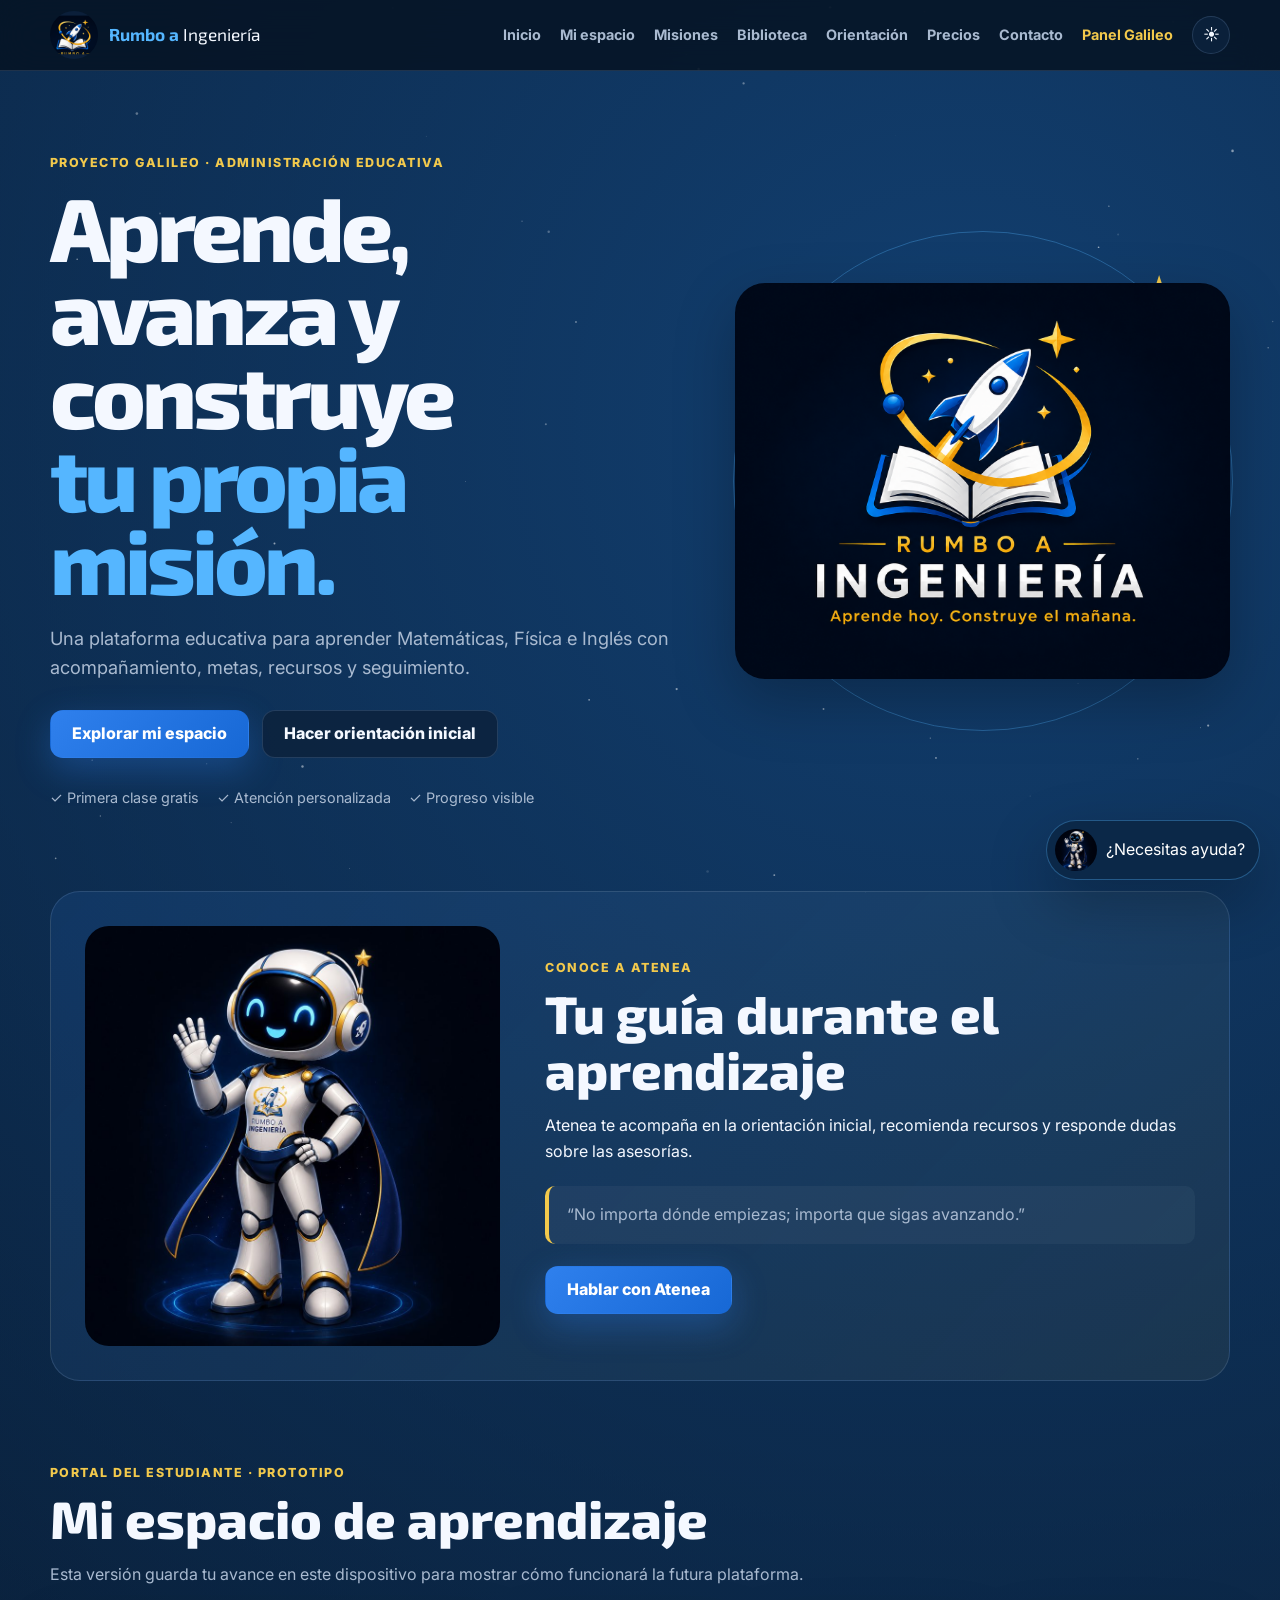
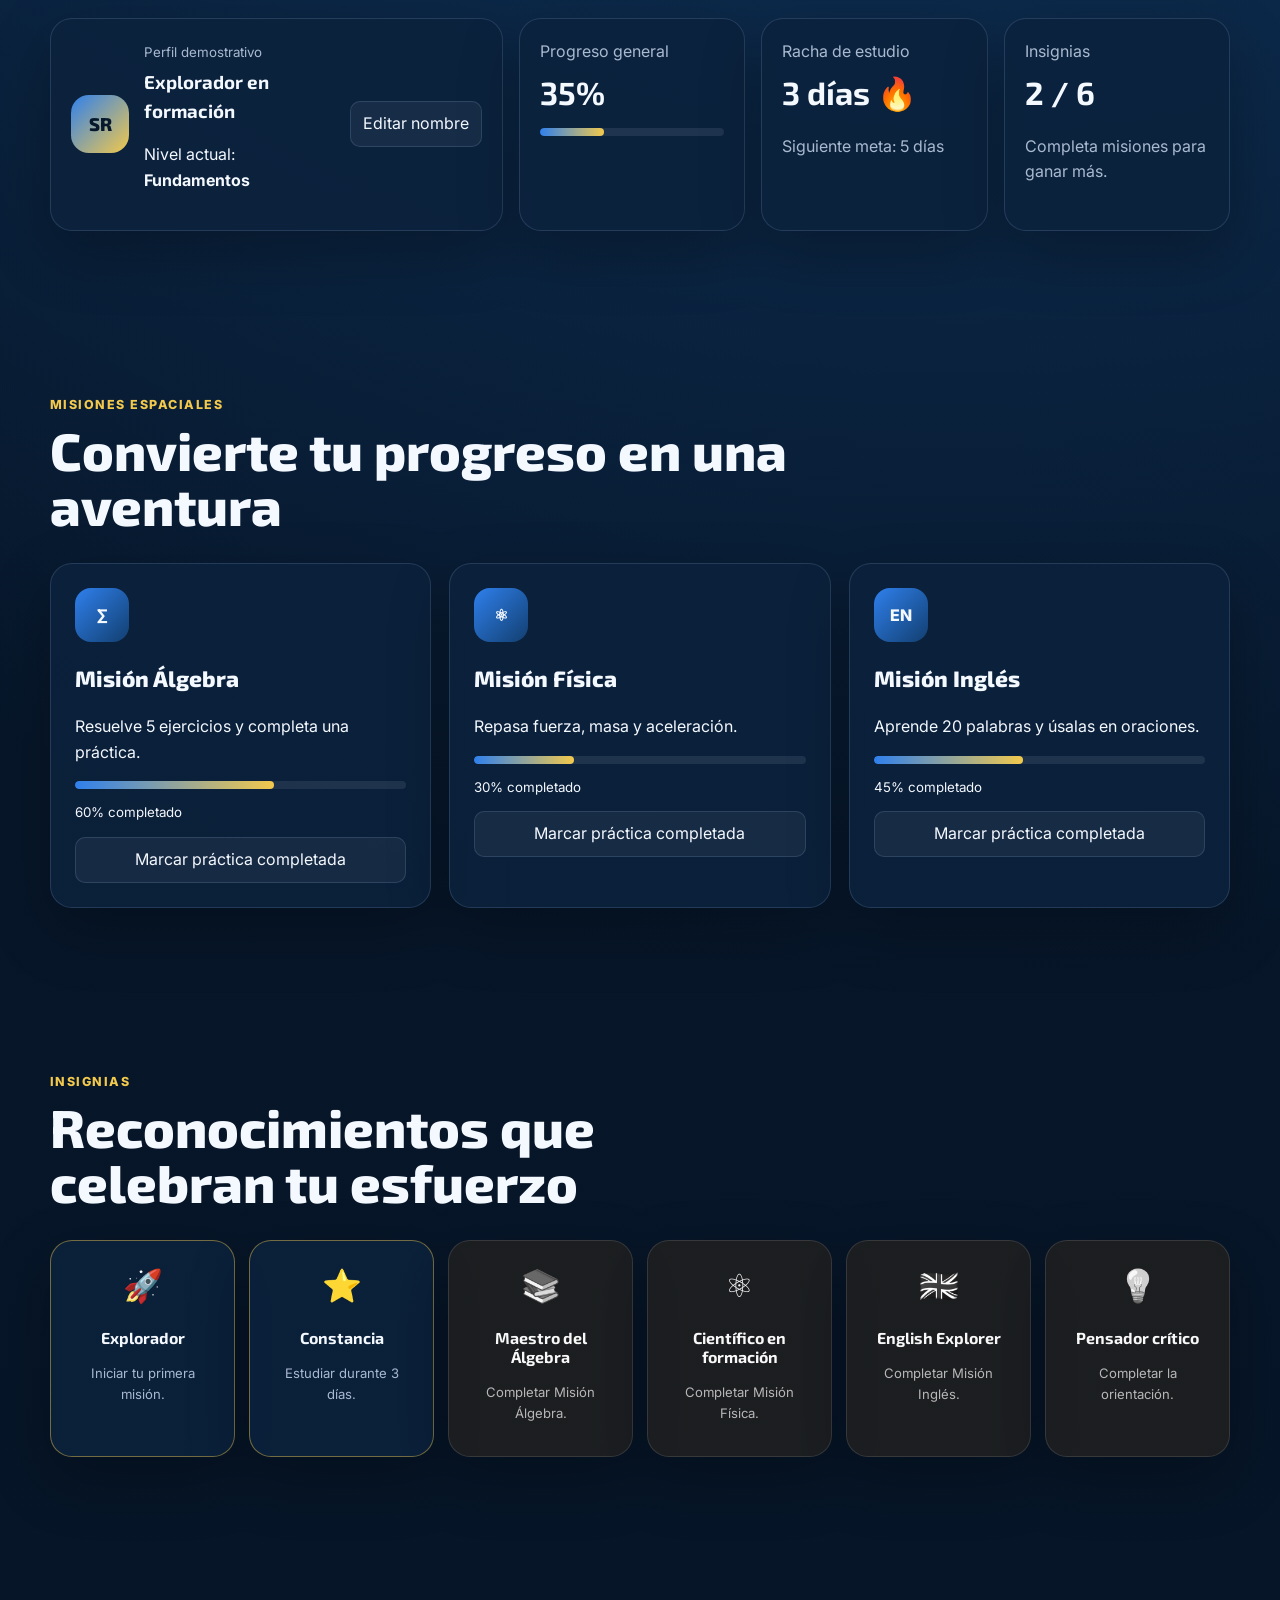
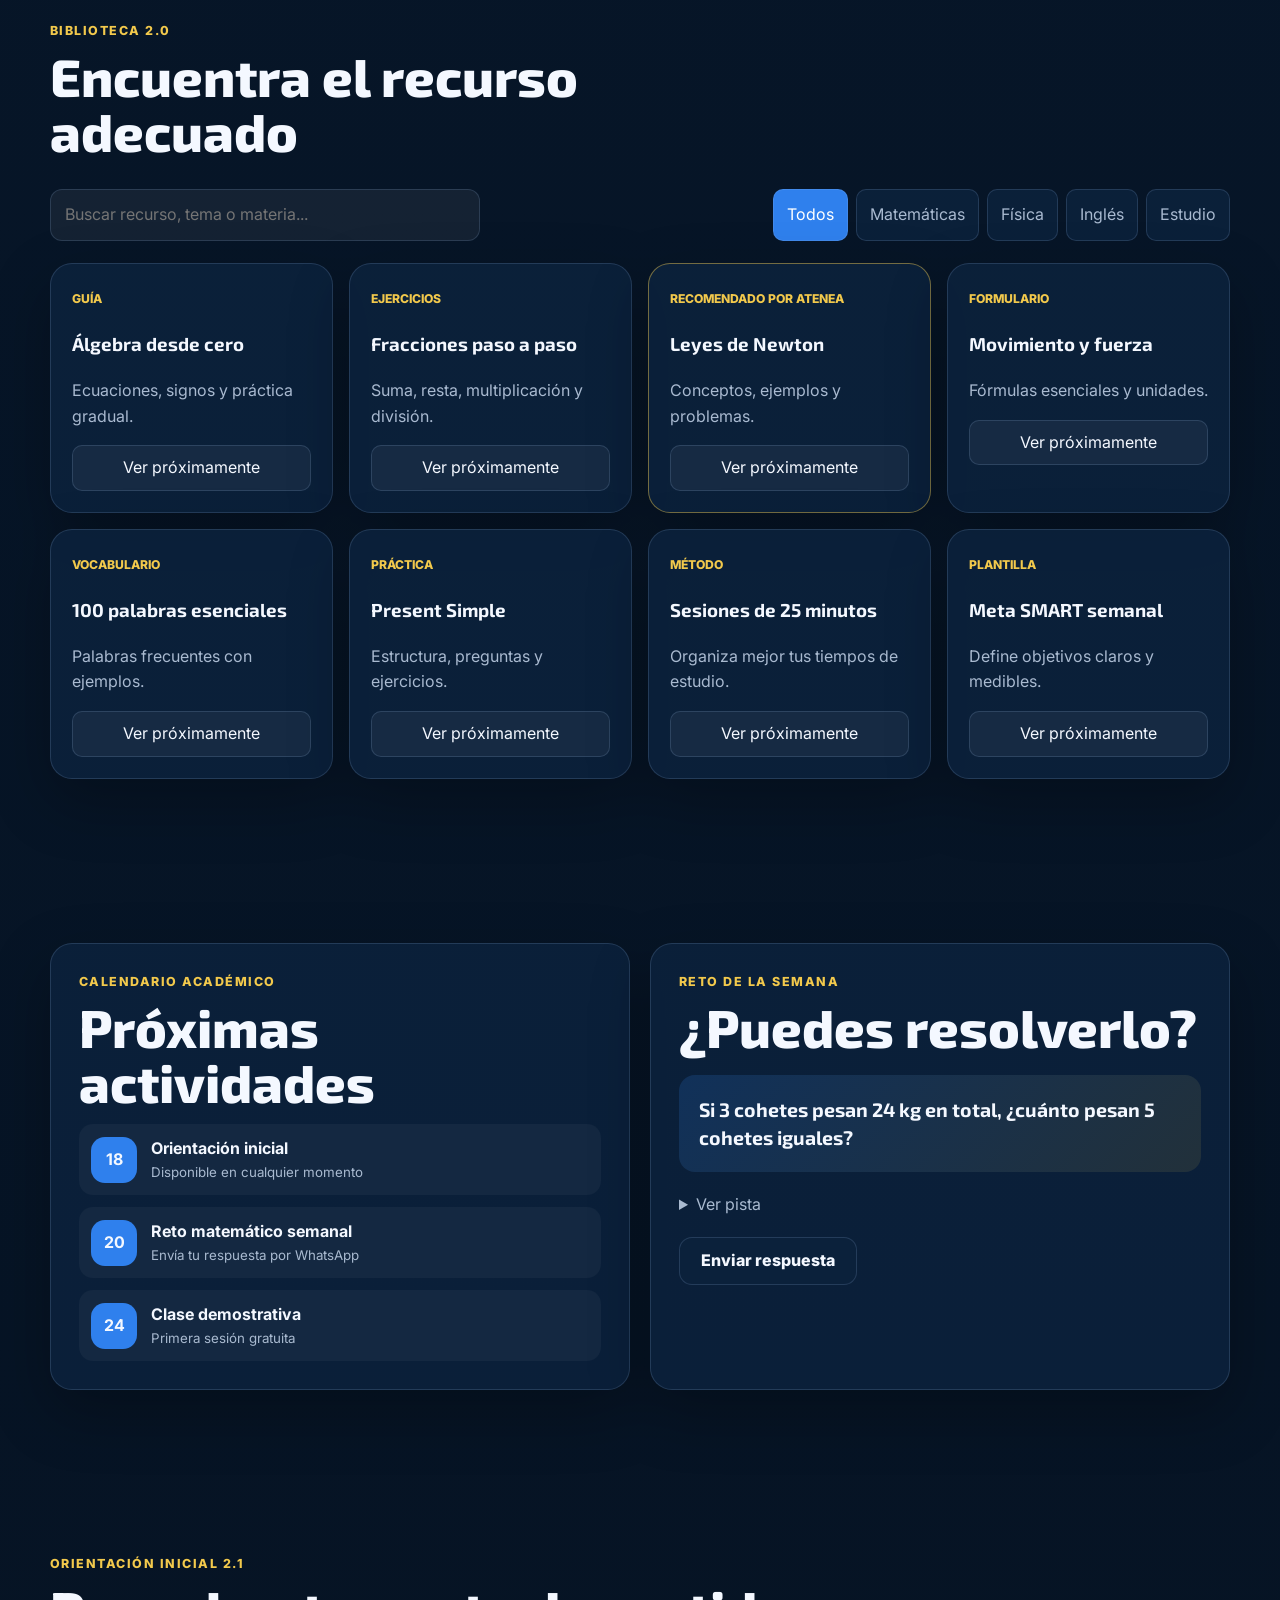
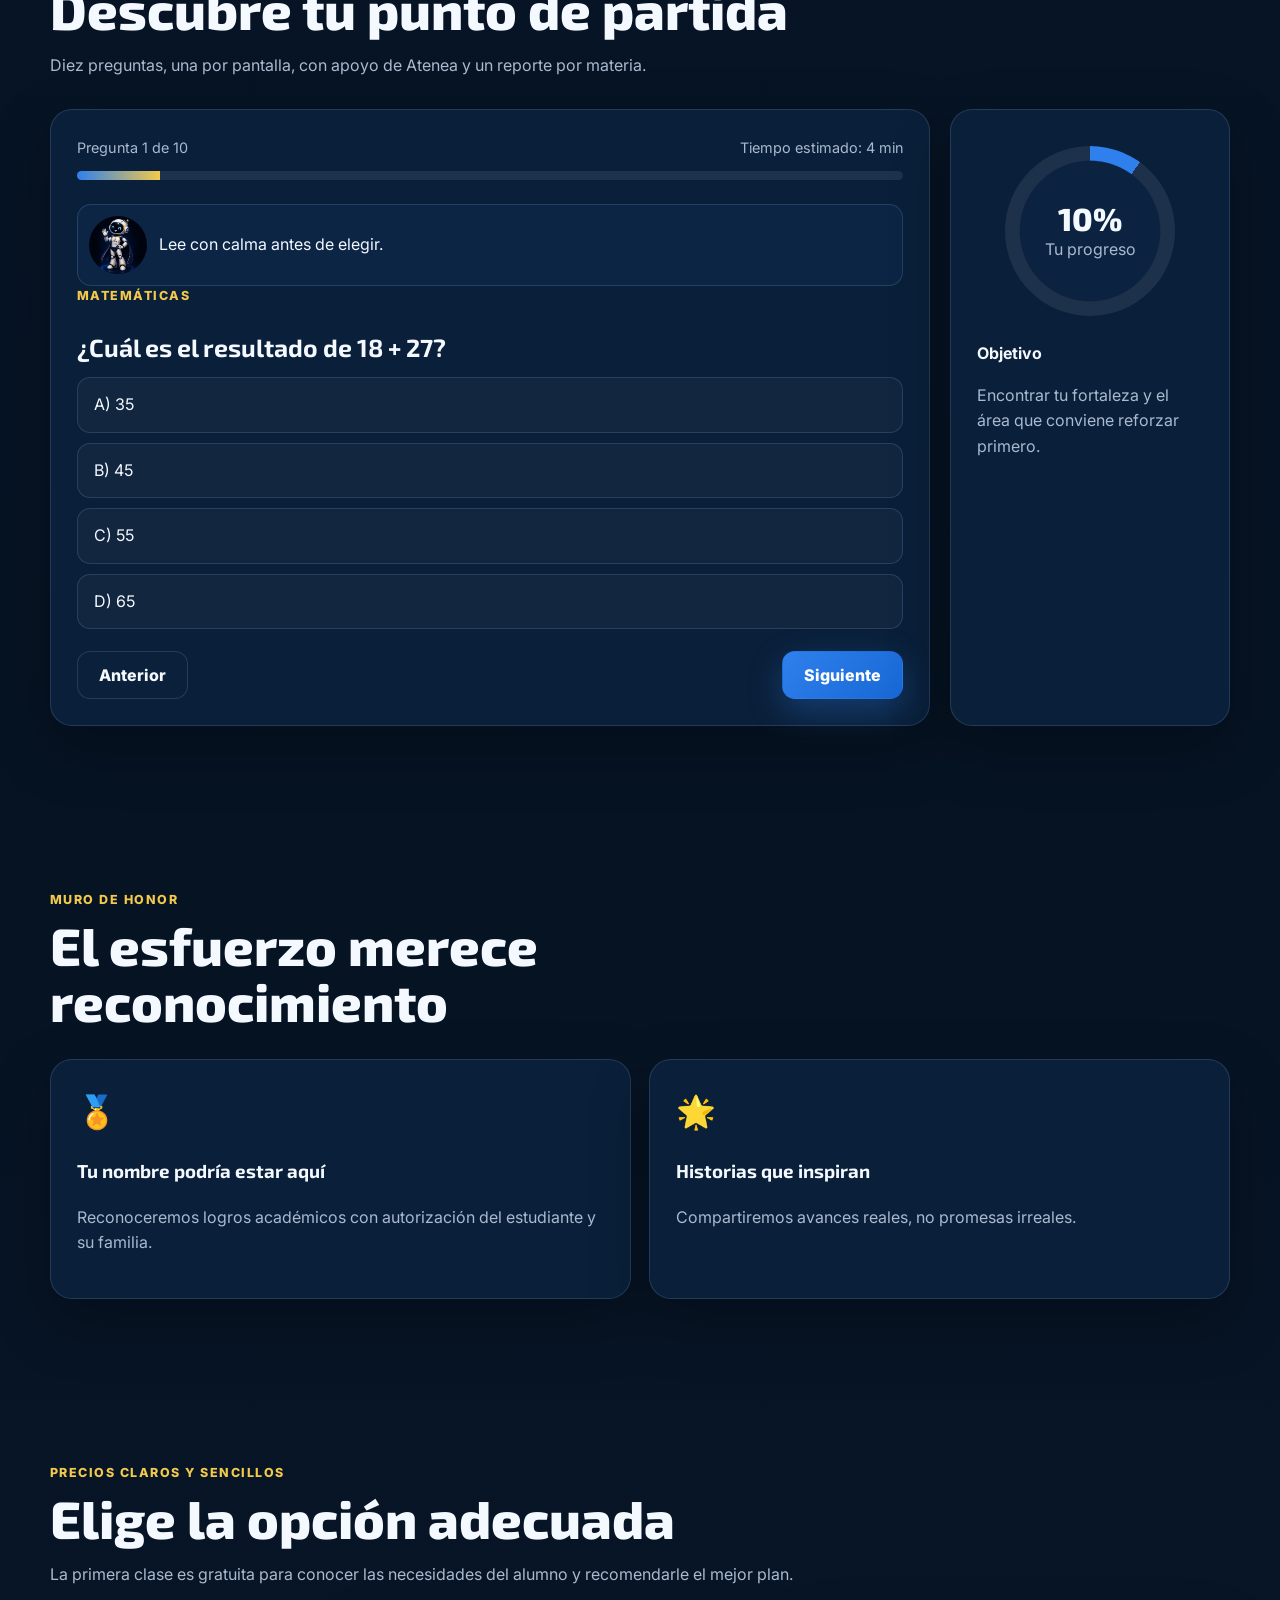
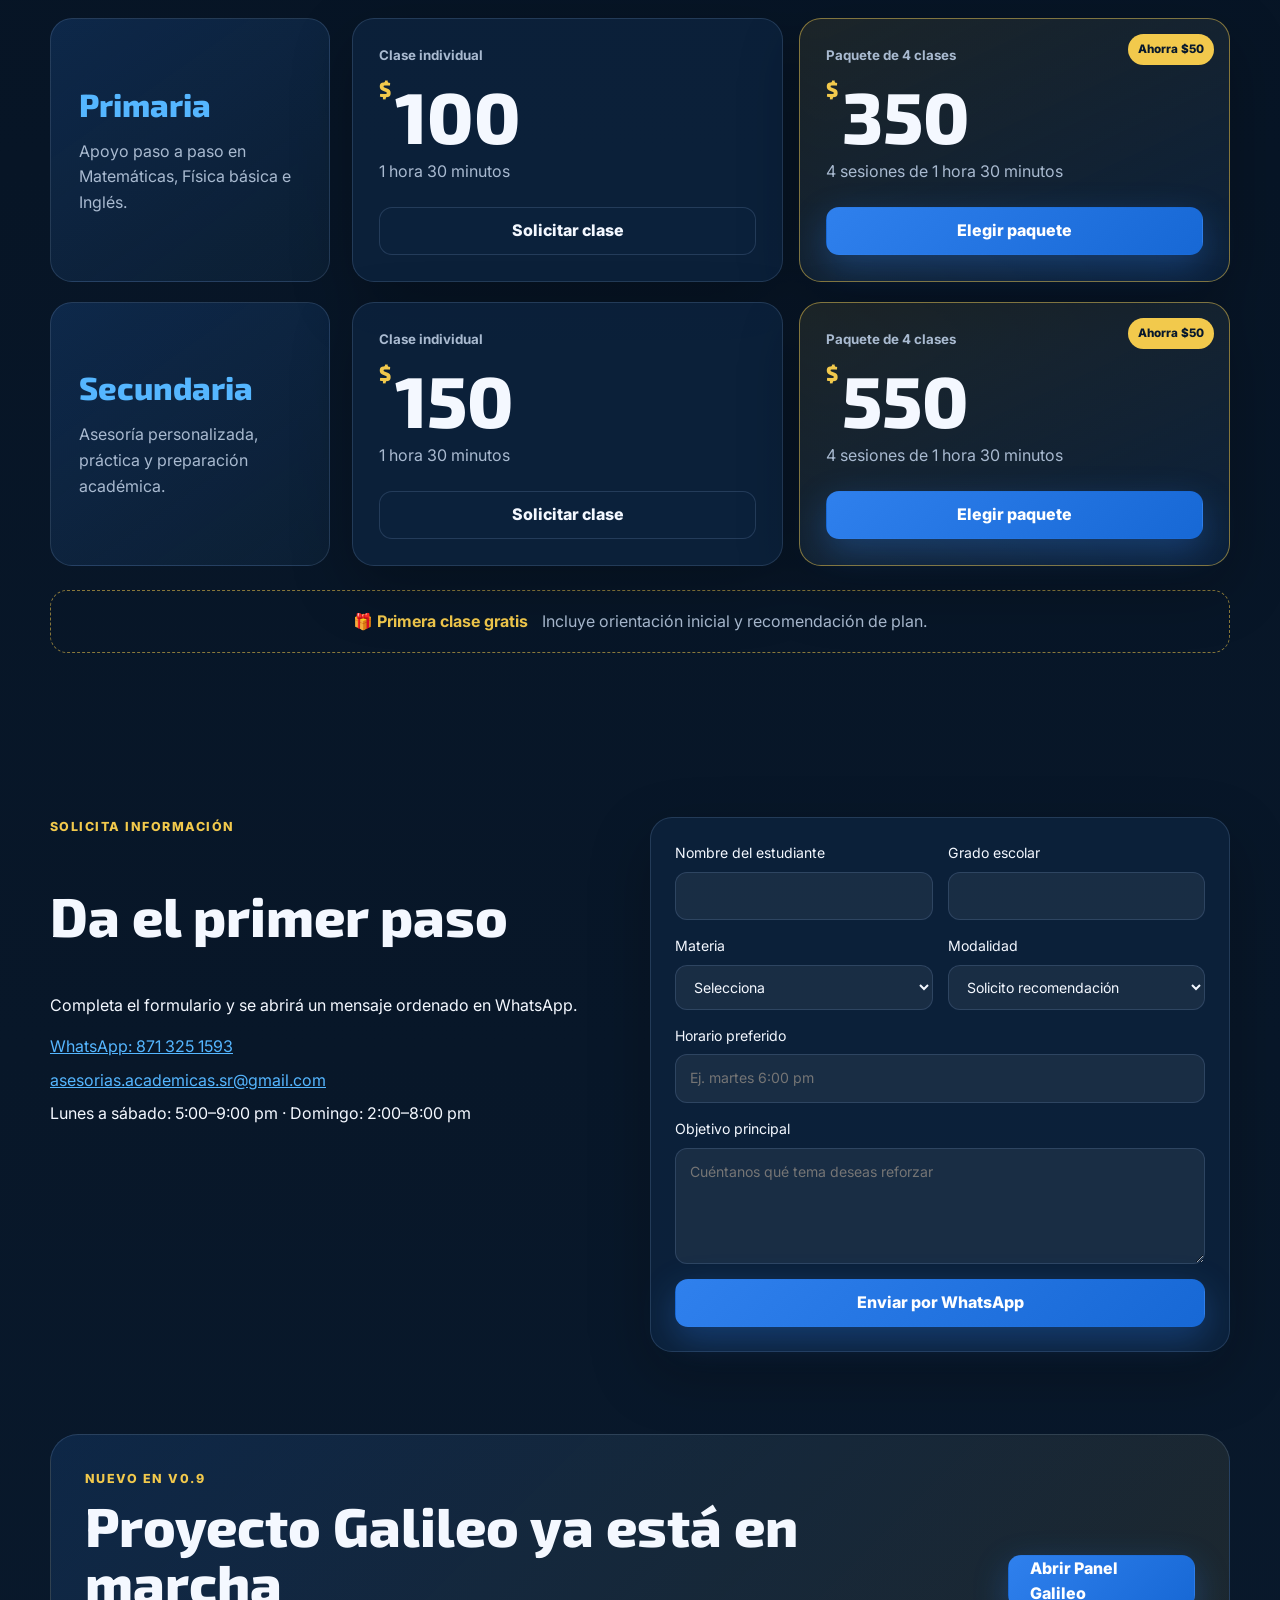
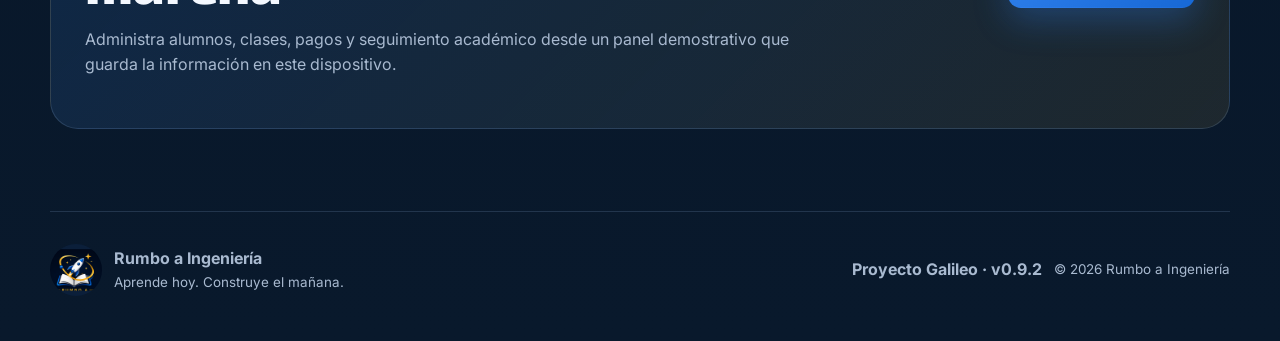
==== index.html @ f8383c56 "Add files via upload" ====
<!doctype html>
<html lang="es">
<head>
  <meta charset="utf-8">
  <meta name="viewport" content="width=device-width,initial-scale=1">
  <meta name="description" content="Rumbo a Ingeniería: plataforma educativa con asesorías de Matemáticas, Física e Inglés.">
  <meta name="theme-color" content="#07182d">
  <title>Rumbo a Ingeniería | Proyecto Galileo v0.9.2</title>
  <link rel="icon" type="image/png" href="favicon.png">
  <link rel="preconnect" href="https://fonts.googleapis.com">
  <link rel="preconnect" href="https://fonts.gstatic.com" crossorigin>
  <link href="https://fonts.googleapis.com/css2?family=Exo+2:wght@600;700;800&family=Inter:wght@400;500;600;700&display=swap" rel="stylesheet">
  <link rel="stylesheet" href="styles.css">
  <link rel="preload" as="image" href="atenea.jpg">
</head>
<body>
<canvas id="stars" aria-hidden="true"></canvas>

<div id="splash" class="splash">
  <img src="favicon.png" alt="">
  <strong>Rumbo a Ingeniería</strong>
  <span>Proyecto Galileo · v0.9.2</span>
</div>

<header class="site-header">
  <a class="brand" href="#inicio">
    <img src="favicon.png" alt="Logo de Rumbo a Ingeniería">
    <span><b>Rumbo a</b> Ingeniería</span>
  </a>
  <button class="menu-button" aria-expanded="false" aria-controls="main-nav">☰</button>
  <nav id="main-nav" class="nav">
    <a href="#inicio">Inicio</a>
    <a href="#perfil">Mi espacio</a>
    <a href="#misiones">Misiones</a>
    <a href="#biblioteca">Biblioteca</a>
    <a href="#orientacion">Orientación</a>
    <a href="#precios">Precios</a>
     <a href="#contacto">Contacto</a>
     <a href="admin.html" class="admin-nav-link">Panel Galileo</a>
    <button id="theme-toggle" class="icon-button" aria-label="Cambiar tema">☀</button>
  </nav>
</header>

<main>
<section id="inicio" class="hero section">
  <div class="hero-copy reveal">
    <p class="eyebrow">Proyecto Galileo · Administración educativa</p>
    <h1>Aprende, avanza y construye <span>tu propia misión.</span></h1>
    <p class="lead">Una plataforma educativa para aprender Matemáticas, Física e Inglés con acompañamiento, metas, recursos y seguimiento.</p>
    <div class="hero-actions">
      <a class="button primary" href="#perfil">Explorar mi espacio</a>
      <a class="button secondary" href="#orientacion">Hacer orientación inicial</a>
    </div>
    <div class="trust-strip">
      <span>✓ Primera clase gratis</span>
      <span>✓ Atención personalizada</span>
      <span>✓ Progreso visible</span>
    </div>
  </div>
  <div class="hero-visual reveal">
    <div class="orbit"></div>
    <img src="logo-oficial.png" alt="Logotipo oficial de Rumbo a Ingeniería">
  </div>
</section>

<section class="section intro-atenea reveal">
  <div class="atenea-portrait"><img src="atenea.jpg" alt="Atenea, asistente de Rumbo a Ingeniería"></div>
  <div>
    <p class="eyebrow">Conoce a Atenea</p>
    <h2>Tu guía durante el aprendizaje</h2>
    <p>Atenea te acompaña en la orientación inicial, recomienda recursos y responde dudas sobre las asesorías.</p>
    <blockquote>“No importa dónde empiezas; importa que sigas avanzando.”</blockquote>
    <button id="open-athena" class="button primary">Hablar con Atenea</button>
  </div>
</section>

<section id="perfil" class="section">
  <div class="section-heading reveal">
    <p class="eyebrow">Portal del estudiante · Prototipo</p>
    <h2>Mi espacio de aprendizaje</h2>
    <p>Esta versión guarda tu avance en este dispositivo para mostrar cómo funcionará la futura plataforma.</p>
  </div>
  <div class="dashboard-grid">
    <article class="profile-card reveal">
      <div class="avatar">SR</div>
      <div>
        <small>Perfil demostrativo</small>
        <h3>Explorador en formación</h3>
        <p>Nivel actual: <b>Fundamentos</b></p>
      </div>
      <button id="edit-profile" class="mini-button">Editar nombre</button>
    </article>
    <article class="metric-card reveal"><span>Progreso general</span><strong id="overall-progress">35%</strong><div class="mini-progress"><i style="width:35%"></i></div></article>
    <article class="metric-card reveal"><span>Racha de estudio</span><strong>3 días 🔥</strong><p>Siguiente meta: 5 días</p></article>
    <article class="metric-card reveal"><span>Insignias</span><strong id="badge-count">2 / 6</strong><p>Completa misiones para ganar más.</p></article>
  </div>
</section>

<section id="misiones" class="section">
  <div class="section-heading reveal">
    <p class="eyebrow">Misiones espaciales</p>
    <h2>Convierte tu progreso en una aventura</h2>
  </div>
  <div class="mission-grid">
    <article class="mission-card reveal" data-mission="algebra">
      <span class="mission-icon">∑</span><h3>Misión Álgebra</h3><p>Resuelve 5 ejercicios y completa una práctica.</p>
      <div class="mini-progress"><i style="width:60%"></i></div><small>60% completado</small>
      <button class="mission-button">Marcar práctica completada</button>
    </article>
    <article class="mission-card reveal" data-mission="fisica">
      <span class="mission-icon">⚛</span><h3>Misión Física</h3><p>Repasa fuerza, masa y aceleración.</p>
      <div class="mini-progress"><i style="width:30%"></i></div><small>30% completado</small>
      <button class="mission-button">Marcar práctica completada</button>
    </article>
    <article class="mission-card reveal" data-mission="ingles">
      <span class="mission-icon">EN</span><h3>Misión Inglés</h3><p>Aprende 20 palabras y úsalas en oraciones.</p>
      <div class="mini-progress"><i style="width:45%"></i></div><small>45% completado</small>
      <button class="mission-button">Marcar práctica completada</button>
    </article>
  </div>
</section>

<section class="section">
  <div class="section-heading reveal">
    <p class="eyebrow">Insignias</p>
    <h2>Reconocimientos que celebran tu esfuerzo</h2>
  </div>
  <div class="badges-grid">
    <article class="badge unlocked reveal"><span>🚀</span><h3>Explorador</h3><p>Iniciar tu primera misión.</p></article>
    <article class="badge unlocked reveal"><span>⭐</span><h3>Constancia</h3><p>Estudiar durante 3 días.</p></article>
    <article class="badge reveal"><span>📚</span><h3>Maestro del Álgebra</h3><p>Completar Misión Álgebra.</p></article>
    <article class="badge reveal"><span>⚛</span><h3>Científico en formación</h3><p>Completar Misión Física.</p></article>
    <article class="badge reveal"><span>🇬🇧</span><h3>English Explorer</h3><p>Completar Misión Inglés.</p></article>
    <article class="badge reveal"><span>💡</span><h3>Pensador crítico</h3><p>Completar la orientación.</p></article>
  </div>
</section>

<section id="biblioteca" class="section">
  <div class="section-heading reveal">
    <p class="eyebrow">Biblioteca 2.0</p>
    <h2>Encuentra el recurso adecuado</h2>
  </div>
  <div class="resource-tools reveal">
    <input id="resource-search" type="search" placeholder="Buscar recurso, tema o materia...">
    <div class="resource-filters">
      <button class="filter active" data-filter="all">Todos</button>
      <button class="filter" data-filter="matematicas">Matemáticas</button>
      <button class="filter" data-filter="fisica">Física</button>
      <button class="filter" data-filter="ingles">Inglés</button>
      <button class="filter" data-filter="estudio">Estudio</button>
    </div>
  </div>
  <div id="resource-grid" class="resource-grid">
    <article class="resource-card reveal" data-category="matematicas"><span>Guía</span><h3>Álgebra desde cero</h3><p>Ecuaciones, signos y práctica gradual.</p><button>Ver próximamente</button></article>
    <article class="resource-card reveal" data-category="matematicas"><span>Ejercicios</span><h3>Fracciones paso a paso</h3><p>Suma, resta, multiplicación y división.</p><button>Ver próximamente</button></article>
    <article class="resource-card reveal recommended" data-category="fisica"><span>Recomendado por Atenea</span><h3>Leyes de Newton</h3><p>Conceptos, ejemplos y problemas.</p><button>Ver próximamente</button></article>
    <article class="resource-card reveal" data-category="fisica"><span>Formulario</span><h3>Movimiento y fuerza</h3><p>Fórmulas esenciales y unidades.</p><button>Ver próximamente</button></article>
    <article class="resource-card reveal" data-category="ingles"><span>Vocabulario</span><h3>100 palabras esenciales</h3><p>Palabras frecuentes con ejemplos.</p><button>Ver próximamente</button></article>
    <article class="resource-card reveal" data-category="ingles"><span>Práctica</span><h3>Present Simple</h3><p>Estructura, preguntas y ejercicios.</p><button>Ver próximamente</button></article>
    <article class="resource-card reveal" data-category="estudio"><span>Método</span><h3>Sesiones de 25 minutos</h3><p>Organiza mejor tus tiempos de estudio.</p><button>Ver próximamente</button></article>
    <article class="resource-card reveal" data-category="estudio"><span>Plantilla</span><h3>Meta SMART semanal</h3><p>Define objetivos claros y medibles.</p><button>Ver próximamente</button></article>
  </div>
</section>

<section class="section two-columns">
  <article class="calendar-card reveal">
    <p class="eyebrow">Calendario académico</p>
    <h2>Próximas actividades</h2>
    <div class="calendar-list">
      <div><b>18</b><span><strong>Orientación inicial</strong><small>Disponible en cualquier momento</small></span></div>
      <div><b>20</b><span><strong>Reto matemático semanal</strong><small>Envía tu respuesta por WhatsApp</small></span></div>
      <div><b>24</b><span><strong>Clase demostrativa</strong><small>Primera sesión gratuita</small></span></div>
    </div>
  </article>
  <article class="challenge-card reveal">
    <p class="eyebrow">Reto de la semana</p>
    <h2>¿Puedes resolverlo?</h2>
    <div class="challenge">Si 3 cohetes pesan 24 kg en total, ¿cuánto pesan 5 cohetes iguales?</div>
    <details><summary>Ver pista</summary><p>Primero calcula cuánto pesa un solo cohete.</p></details>
    <a class="button secondary" href="https://wa.me/528713251593?text=Hola%2C%20quiero%20enviar%20mi%20respuesta%20al%20reto%20semanal.">Enviar respuesta</a>
  </article>
</section>

<section id="orientacion" class="section diagnostic-section">
  <div class="section-heading reveal">
    <p class="eyebrow">Orientación Inicial 2.1</p>
    <h2>Descubre tu punto de partida</h2>
    <p>Diez preguntas, una por pantalla, con apoyo de Atenea y un reporte por materia.</p>
  </div>
  <div class="diagnostic-shell reveal">
    <div class="diagnostic-main">
      <div class="diagnostic-top"><span id="question-counter">Pregunta 1 de 10</span><span>Tiempo estimado: 4 min</span></div>
      <div class="progress"><i id="progress-bar"></i></div>
      <div class="athena-tip"><img src="atenea.jpg" alt=""><p id="athena-test-tip">Tómate tu tiempo. Esto no es un examen oficial.</p></div>
      <form id="diagnostic-form">
        <div id="question-stage"></div>
        <div class="diagnostic-actions">
          <button type="button" id="prev-question" class="button secondary" disabled>Anterior</button>
          <button type="button" id="next-question" class="button primary">Siguiente</button>
        </div>
      </form>
      <div id="diagnostic-report" class="diagnostic-report" hidden></div>
    </div>
    <aside class="diagnostic-side">
      <div class="progress-ring" id="progress-ring"><strong>10%</strong><span>Tu progreso</span></div>
      <div class="tip"><b>Objetivo</b><p>Encontrar tu fortaleza y el área que conviene reforzar primero.</p></div>
    </aside>
  </div>
</section>

<section class="section">
  <div class="section-heading reveal"><p class="eyebrow">Muro de Honor</p><h2>El esfuerzo merece reconocimiento</h2></div>
  <div class="honor-grid">
    <article class="honor-card reveal"><span>🏅</span><h3>Tu nombre podría estar aquí</h3><p>Reconoceremos logros académicos con autorización del estudiante y su familia.</p></article>
    <article class="honor-card reveal"><span>🌟</span><h3>Historias que inspiran</h3><p>Compartiremos avances reales, no promesas irreales.</p></article>
  </div>
</section>


<section id="precios" class="section pricing-section">
  <div class="section-heading reveal">
    <p class="eyebrow">Precios claros y sencillos</p>
    <h2>Elige la opción adecuada</h2>
    <p>La primera clase es gratuita para conocer las necesidades del alumno y recomendarle el mejor plan.</p>
  </div>
  <div class="price-level reveal">
    <div class="price-level-heading"><span>Primaria</span><p>Apoyo paso a paso en Matemáticas, Física básica e Inglés.</p></div>
    <div class="simple-prices">
      <article class="simple-price-card"><small>Clase individual</small><strong><sup>$</sup>100</strong><span>1 hora 30 minutos</span><a class="button secondary" href="#contacto">Solicitar clase</a></article>
      <article class="simple-price-card featured"><div class="price-tag">Ahorra $50</div><small>Paquete de 4 clases</small><strong><sup>$</sup>350</strong><span>4 sesiones de 1 hora 30 minutos</span><a class="button primary" href="#contacto">Elegir paquete</a></article>
    </div>
  </div>
  <div class="price-level reveal">
    <div class="price-level-heading"><span>Secundaria</span><p>Asesoría personalizada, práctica y preparación académica.</p></div>
    <div class="simple-prices">
      <article class="simple-price-card"><small>Clase individual</small><strong><sup>$</sup>150</strong><span>1 hora 30 minutos</span><a class="button secondary" href="#contacto">Solicitar clase</a></article>
      <article class="simple-price-card featured"><div class="price-tag">Ahorra $50</div><small>Paquete de 4 clases</small><strong><sup>$</sup>550</strong><span>4 sesiones de 1 hora 30 minutos</span><a class="button primary" href="#contacto">Elegir paquete</a></article>
    </div>
  </div>
  <div class="first-class-note reveal"><b>🎁 Primera clase gratis</b><span>Incluye orientación inicial y recomendación de plan.</span></div>
</section>

<section id="contacto" class="section contact-section">
  <div class="contact-copy reveal">
    <p class="eyebrow">Solicita información</p>
    <h2>Da el primer paso</h2>
    <p>Completa el formulario y se abrirá un mensaje ordenado en WhatsApp.</p>
    <div class="contact-lines">
      <a href="https://wa.me/528713251593">WhatsApp: 871 325 1593</a>
      <a href="mailto:asesorias.academicas.sr@gmail.com">asesorias.academicas.sr@gmail.com</a>
      <span>Lunes a sábado: 5:00–9:00 pm · Domingo: 2:00–8:00 pm</span>
    </div>
  </div>
  <form id="contact-form" class="contact-form reveal">
    <label>Nombre del estudiante<input name="nombre" required></label>
    <label>Grado escolar<input name="grado" required></label>
    <label>Materia<select name="materia" required><option value="">Selecciona</option><option>Matemáticas</option><option>Física</option><option>Inglés</option></select></label>
    <label>Modalidad<select name="modalidad"><option>Solicito recomendación</option><option>Clase Estándar (1 hora)</option><option>Clase Profunda (1 h 30 min)</option></select></label>
    <label>Horario preferido<input name="horario" placeholder="Ej. martes 6:00 pm"></label>
    <label>Objetivo principal<textarea name="mensaje" rows="4" placeholder="Cuéntanos qué tema deseas reforzar"></textarea></label>
    <button class="button primary" type="submit">Enviar por WhatsApp</button>
  </form>
</section>

<section class="section galileo-launch reveal">
  <div>
    <p class="eyebrow">Nuevo en v0.9</p>
    <h2>Proyecto Galileo ya está en marcha</h2>
    <p>Administra alumnos, clases, pagos y seguimiento académico desde un panel demostrativo que guarda la información en este dispositivo.</p>
  </div>
  <a class="button primary" href="admin.html">Abrir Panel Galileo</a>
</section>

</main>

<footer>
  <div class="footer-brand"><img src="favicon.png" alt=""><div><b>Rumbo a Ingeniería</b><span>Aprende hoy. Construye el mañana.</span></div></div>
  <div><b>Proyecto Galileo · v0.9.2</b><span>© 2026 Rumbo a Ingeniería</span></div>
</footer>

<button id="back-to-top" aria-label="Volver arriba">↑</button>

<button id="athena-toggle" class="athena-toggle" aria-label="Abrir asistente Atenea">
  <img src="atenea.jpg" alt=""><span>¿Necesitas ayuda?</span>
</button>
<aside id="athena" class="athena" aria-label="Asistente Atenea">
  <header><img src="atenea.jpg" alt=""><div><b>Atenea</b><span>Guía académica</span></div><button id="athena-close">×</button></header>
  <div id="athena-messages" class="athena-messages"><p class="bot">¡Hola! Soy Atenea. Puedo ayudarte con materias, precios, horarios, orientación y recursos.</p></div>
  <div class="quick-questions">
    <button>¿Qué materias ofrecen?</button><button>¿Cuánto cuestan?</button><button>¿Qué modalidad me conviene?</button><button>¿Cómo agendo?</button>
  </div>
  <form id="athena-form"><input id="athena-input" placeholder="Escribe una pregunta..." autocomplete="off"><button>➤</button></form>
</aside>
<script src="app.js"></script>
</body>
</html>
---- styles.css ----
:root{
  --navy:#07182d;--navy2:#0b2341;--panel:rgba(12,34,61,.86);--panel2:#102c4e;
  --text:#f4f8ff;--muted:#a9bad0;--blue:#2f80ed;--blue2:#55b6ff;--gold:#f2c94c;
  --line:rgba(151,184,224,.18);--shadow:0 22px 60px rgba(0,0,0,.26);--radius:22px;
}
*{box-sizing:border-box}html{scroll-behavior:smooth}body{margin:0;background:radial-gradient(circle at 75% 5%,#123f70 0,transparent 27%),linear-gradient(180deg,#07182d,#061323 68%,#09192c);color:var(--text);font-family:Inter,sans-serif;line-height:1.6;overflow-x:hidden}body.light{--navy:#eef5ff;--navy2:#dfeeff;--panel:rgba(255,255,255,.9);--panel2:#fff;--text:#10233c;--muted:#51657d;--line:rgba(31,74,126,.17);background:linear-gradient(180deg,#eaf4ff,#f8fbff)}
button,input,select,textarea{font:inherit}.section{width:min(1180px,calc(100% - 36px));margin:auto;padding:82px 0}.compact{padding:34px 0}.eyebrow{margin:0 0 8px;color:var(--gold);font-weight:800;text-transform:uppercase;letter-spacing:.12em;font-size:.78rem}.section-heading{max-width:760px;margin-bottom:30px}.section-heading h2,.intro-atenea h2,.calendar-card h2,.challenge-card h2{font:800 clamp(2rem,5vw,3.3rem)/1.05 "Exo 2";margin:0 0 14px}.section-heading p:last-child,.lead{color:var(--muted)}#stars{position:fixed;inset:0;z-index:-1;pointer-events:none}
.site-header{position:sticky;top:0;z-index:40;display:flex;justify-content:space-between;align-items:center;padding:11px max(18px,calc((100% - 1180px)/2));background:rgba(5,18,34,.84);border-bottom:1px solid var(--line);backdrop-filter:blur(18px)}body.light .site-header{background:rgba(245,250,255,.88)}.brand{display:flex;align-items:center;gap:11px;color:var(--text);text-decoration:none;font-family:"Exo 2";font-size:1.08rem}.brand img{width:48px;height:48px;border-radius:50%;object-fit:cover}.brand b{color:var(--blue2)}.nav{display:flex;gap:19px;align-items:center}.nav a{color:var(--muted);text-decoration:none;font-size:.9rem;font-weight:700}.nav a:hover{color:var(--text)}.menu-button{display:none;background:none;border:0;color:var(--text);font-size:1.55rem}.icon-button{width:38px;height:38px;border:1px solid var(--line);border-radius:50%;background:var(--panel);color:var(--text)}
.hero{min-height:760px;display:grid;grid-template-columns:1.12fr .88fr;gap:56px;align-items:center}.hero h1{font:800 clamp(3.1rem,7vw,6.4rem)/.93 "Exo 2";letter-spacing:-.045em;margin:12px 0 22px}.hero h1 span{display:block;color:var(--blue2)}.lead{font-size:1.14rem;max-width:690px}.hero-actions{display:flex;flex-wrap:wrap;gap:13px;margin:28px 0}.button{display:inline-flex;align-items:center;justify-content:center;min-height:48px;padding:0 21px;border-radius:13px;border:1px solid transparent;text-decoration:none;font-weight:800;cursor:pointer}.button.primary{background:linear-gradient(135deg,var(--blue),#1768d5);color:white;box-shadow:0 12px 35px rgba(47,128,237,.32)}.button.secondary{border-color:var(--line);color:var(--text);background:var(--panel)}.trust-strip{display:flex;flex-wrap:wrap;gap:18px;color:var(--muted);font-size:.9rem}.hero-visual{position:relative;display:grid;place-items:center}.hero-visual img{width:min(100%,550px);border-radius:30px;box-shadow:var(--shadow);position:relative;z-index:2}.orbit{position:absolute;width:500px;height:500px;border:1px solid rgba(85,182,255,.33);border-radius:50%;animation:spin 18s linear infinite}.orbit:after{content:"★";position:absolute;top:35px;right:60px;color:var(--gold);font-size:1.6rem}@keyframes spin{to{transform:rotate(360deg)}}
.intro-atenea{display:grid;grid-template-columns:.78fr 1.22fr;gap:45px;align-items:center;background:linear-gradient(135deg,rgba(47,128,237,.13),rgba(242,201,76,.06));border:1px solid var(--line);border-radius:30px;padding:34px}.atenea-portrait{min-height:420px;display:grid;place-items:center;overflow:hidden;border-radius:24px;background:radial-gradient(circle,#174d82,transparent 65%)}.atenea-portrait img{width:100%;height:420px;object-fit:cover}.intro-atenea blockquote{margin:22px 0;padding:16px 18px;border-left:4px solid var(--gold);background:rgba(255,255,255,.04);border-radius:10px;color:var(--muted)}
.dashboard-grid{display:grid;grid-template-columns:2fr repeat(3,1fr);gap:16px}.profile-card,.metric-card,.mission-card,.badge,.resource-card,.calendar-card,.challenge-card,.honor-card,.diagnostic-main,.diagnostic-side,.contact-form{background:var(--panel);border:1px solid var(--line);border-radius:var(--radius);box-shadow:var(--shadow)}.profile-card,.metric-card{padding:20px}.profile-card{display:grid;grid-template-columns:auto 1fr auto;gap:15px;align-items:center}.avatar{width:58px;height:58px;border-radius:18px;display:grid;place-items:center;background:linear-gradient(135deg,var(--blue),var(--gold));font:800 1.15rem "Exo 2";color:#07182d}.profile-card h3,.metric-card strong{margin:2px 0;font-family:"Exo 2"}.profile-card small,.metric-card span,.metric-card p{color:var(--muted)}.metric-card strong{font-size:2rem;display:block}.mini-button,.mission-button,.resource-card button{border:1px solid var(--line);background:rgba(255,255,255,.05);color:var(--text);border-radius:10px;padding:9px 12px;cursor:pointer}.mini-progress{height:8px;border-radius:10px;background:rgba(148,163,184,.14);overflow:hidden;margin:10px 0}.mini-progress i{display:block;height:100%;background:linear-gradient(90deg,var(--blue),var(--gold));border-radius:inherit}
.mission-grid{display:grid;grid-template-columns:repeat(3,1fr);gap:18px}.mission-card{padding:24px}.mission-icon{display:grid;place-items:center;width:54px;height:54px;border-radius:16px;background:linear-gradient(135deg,var(--blue),#123f70);font-weight:800}.mission-card h3{font:800 1.4rem "Exo 2"}.mission-button{width:100%;margin-top:12px}.mission-card.completed{outline:2px solid var(--gold)}
.badges-grid{display:grid;grid-template-columns:repeat(6,1fr);gap:14px}.badge{padding:19px;text-align:center;filter:grayscale(1);opacity:.55}.badge span{font-size:2rem}.badge h3{font:700 1rem "Exo 2"}.badge p{font-size:.82rem;color:var(--muted)}.badge.unlocked{filter:none;opacity:1;border-color:rgba(242,201,76,.45)}
.resource-tools{display:flex;gap:16px;justify-content:space-between;margin-bottom:22px}.resource-tools input{flex:1;max-width:430px}.resource-tools input,.contact-form input,.contact-form select,.contact-form textarea,.athena form input{background:rgba(255,255,255,.06);color:var(--text);border:1px solid var(--line);border-radius:12px;padding:12px 14px}.resource-filters{display:flex;gap:8px;flex-wrap:wrap}.filter{border:1px solid var(--line);background:var(--panel);color:var(--muted);padding:10px 13px;border-radius:10px}.filter.active{background:var(--blue);color:white}.resource-grid{display:grid;grid-template-columns:repeat(4,1fr);gap:16px}.resource-card{padding:21px;position:relative}.resource-card>span{color:var(--gold);font-size:.76rem;font-weight:800;text-transform:uppercase}.resource-card h3{font-family:"Exo 2"}.resource-card p{color:var(--muted)}.resource-card button{width:100%}.recommended{border-color:rgba(242,201,76,.45)}
.two-columns,.contact-section,.diagnostic-shell{display:grid;grid-template-columns:1fr 1fr;gap:20px}.calendar-card,.challenge-card{padding:28px}.calendar-list{display:grid;gap:12px}.calendar-list>div{display:grid;grid-template-columns:48px 1fr;gap:12px;align-items:center;padding:12px;background:rgba(255,255,255,.04);border-radius:14px}.calendar-list b{display:grid;place-items:center;width:46px;height:46px;background:var(--blue);border-radius:14px}.calendar-list span{display:grid}.calendar-list small{color:var(--muted)}.challenge{font:700 1.22rem/1.45 "Exo 2";padding:20px;border-radius:16px;background:linear-gradient(135deg,rgba(47,128,237,.18),rgba(242,201,76,.1));margin:20px 0}.challenge-card details{margin-bottom:20px;color:var(--muted)}
.diagnostic-shell{grid-template-columns:1fr 280px}.diagnostic-main,.diagnostic-side{padding:26px}.diagnostic-top{display:flex;justify-content:space-between;color:var(--muted);font-size:.9rem}.progress{height:9px;background:rgba(148,163,184,.14);border-radius:20px;overflow:hidden;margin:12px 0 24px}.progress i{display:block;width:10%;height:100%;background:linear-gradient(90deg,var(--blue),var(--gold));transition:.3s}.athena-tip{display:flex;gap:12px;align-items:center;padding:11px;border:1px solid var(--line);border-radius:14px;background:rgba(47,128,237,.07)}.athena-tip img{width:58px;height:58px;border-radius:50%;object-fit:cover}.question-title{font:700 1.55rem "Exo 2";margin:26px 0 15px}.options{display:grid;gap:10px}.option input{position:absolute;opacity:0}.option span{display:block;padding:14px 16px;border:1px solid var(--line);border-radius:13px;background:rgba(255,255,255,.035);cursor:pointer}.option input:checked+span{border-color:var(--blue2);background:rgba(47,128,237,.18)}.diagnostic-actions{display:flex;justify-content:space-between;margin-top:22px}.progress-ring{width:170px;height:170px;margin:10px auto 25px;border-radius:50%;display:grid;place-content:center;text-align:center;background:radial-gradient(circle,var(--navy2) 58%,transparent 59%),conic-gradient(var(--blue) 10%,rgba(148,163,184,.14) 0)}.progress-ring strong{font:800 2rem "Exo 2"}.progress-ring span,.tip p{color:var(--muted)}.score-grid{display:grid;grid-template-columns:repeat(3,1fr);gap:12px;margin:20px 0}.score-grid div{padding:15px;border:1px solid var(--line);border-radius:14px}.score-grid span{display:block;color:var(--muted)}.score-grid strong{font:800 1.6rem "Exo 2"}
.honor-grid{display:grid;grid-template-columns:repeat(2,1fr);gap:18px}.honor-card{padding:26px}.honor-card span{font-size:2rem}.honor-card h3{font-family:"Exo 2"}.honor-card p{color:var(--muted)}
.contact-section{align-items:start}.contact-copy h2{font:800 clamp(2rem,5vw,3.4rem) "Exo 2"}.contact-lines{display:grid;gap:8px}.contact-lines a{color:var(--blue2)}.contact-form{padding:24px;display:grid;grid-template-columns:1fr 1fr;gap:15px}.contact-form label{display:grid;gap:7px;font-size:.88rem}.contact-form label:nth-child(5),.contact-form label:nth-child(6),.contact-form button{grid-column:1/-1}.contact-form textarea{resize:vertical}
footer{width:min(1180px,calc(100% - 36px));margin:auto;padding:32px 0 45px;border-top:1px solid var(--line);display:flex;justify-content:space-between;gap:24px;color:var(--muted)}footer>div{display:flex;align-items:center;gap:12px}footer img{width:52px;border-radius:50%}footer span{display:block;font-size:.84rem}#back-to-top{position:fixed;right:22px;bottom:100px;width:42px;height:42px;border:0;border-radius:50%;background:var(--blue);color:white;opacity:0;pointer-events:none;transition:.25s}#back-to-top.show{opacity:1;pointer-events:auto}
.athena-toggle{position:fixed;right:20px;bottom:20px;z-index:50;display:flex;align-items:center;gap:9px;padding:8px 14px 8px 8px;border:1px solid rgba(85,182,255,.35);border-radius:30px;background:#0b2848;color:white;box-shadow:var(--shadow)}.athena-toggle img{width:42px;height:42px;border-radius:50%;object-fit:cover}.athena{position:fixed;right:20px;bottom:82px;z-index:55;width:min(370px,calc(100% - 28px));background:#f7fbff;color:#10233c;border-radius:20px;box-shadow:0 24px 75px rgba(0,0,0,.42);overflow:hidden;transform:translateY(18px) scale(.98);opacity:0;pointer-events:none;transition:.25s}.athena.open{transform:none;opacity:1;pointer-events:auto}.athena header{display:flex;align-items:center;gap:10px;padding:12px 14px;background:#0b2848;color:white}.athena header img{width:48px;height:48px;border-radius:50%;object-fit:cover}.athena header div{display:grid;flex:1}.athena header span{font-size:.78rem;color:#b8daf7}.athena header button{border:0;background:none;color:white;font-size:1.5rem}.athena-messages{height:220px;overflow:auto;padding:13px}.athena-messages p{max-width:88%;padding:10px 12px;border-radius:14px;margin:8px 0;font-size:.9rem}.athena-messages .bot{background:#e5f2ff}.athena-messages .user{margin-left:auto;background:#2f80ed;color:white}.quick-questions{display:flex;gap:6px;overflow:auto;padding:0 12px 10px}.quick-questions button{white-space:nowrap;border:1px solid #cbd9e8;background:white;border-radius:12px;padding:8px}.athena form{display:flex;border-top:1px solid #d8e2ee}.athena form input{flex:1;border:0;color:#10233c;background:white}.athena form button{width:54px;border:0;background:var(--blue);color:white}.splash{position:fixed;inset:0;z-index:100;background:#061425;display:grid;place-content:center;text-align:center;transition:.55s}.splash img{width:150px;border-radius:50%;margin:auto}.splash strong{font:800 1.6rem "Exo 2";margin-top:15px}.splash span{color:var(--gold)}.splash.hide{opacity:0;visibility:hidden}.reveal{opacity:0;transform:translateY(18px);transition:.65s}.reveal.visible{opacity:1;transform:none}
@media(max-width:1000px){.dashboard-grid{grid-template-columns:1fr 1fr}.profile-card{grid-column:1/-1}.badges-grid{grid-template-columns:repeat(3,1fr)}.resource-grid{grid-template-columns:repeat(2,1fr)}}
@media(max-width:860px){.menu-button{display:block}.nav{position:absolute;top:72px;left:16px;right:16px;padding:18px;border:1px solid var(--line);background:#081a2e;border-radius:18px;display:none;flex-direction:column;align-items:stretch}.nav.open{display:flex}.hero,.intro-atenea,.two-columns,.contact-section,.diagnostic-shell{grid-template-columns:1fr}.hero{padding-top:48px;min-height:auto}.hero-visual{order:-1}.mission-grid{grid-template-columns:1fr}.diagnostic-side{display:none}.orbit{width:360px;height:360px}}
@media(max-width:620px){.section{width:min(100% - 24px,1180px);padding:62px 0}.site-header{padding:9px 13px}.brand span{display:none}.hero h1{font-size:3rem}.hero-actions .button{width:100%}.intro-atenea{padding:18px}.atenea-portrait,.atenea-portrait img{height:320px;min-height:320px}.dashboard-grid,.resource-grid,.honor-grid,.score-grid{grid-template-columns:1fr}.profile-card{grid-template-columns:auto 1fr}.profile-card .mini-button{grid-column:1/-1}.badges-grid{grid-template-columns:1fr 1fr}.resource-tools{display:grid}.resource-tools input{max-width:none}.diagnostic-top{display:grid;gap:5px}.contact-form{grid-template-columns:1fr}.contact-form label,.contact-form button{grid-column:1!important}footer{flex-direction:column;align-items:flex-start}.athena-toggle span{display:none}}

img{max-width:100%;height:auto}
@media (prefers-reduced-motion: reduce){
  html{scroll-behavior:auto}
  *,*::before,*::after{animation-duration:.01ms!important;animation-iteration-count:1!important;transition-duration:.01ms!important}
  #stars{display:none}
}
@media (max-width:700px){
  #stars{display:none}
  .splash{display:none}
  .reveal{opacity:1;transform:none;transition:none}
  .orbit{animation:none}
  .hero-visual img{box-shadow:0 12px 30px rgba(0,0,0,.18)}
  .profile-card,.metric-card,.mission-card,.badge,.resource-card,.calendar-card,.challenge-card,.honor-card,.diagnostic-main,.contact-form{box-shadow:0 8px 24px rgba(0,0,0,.16)}
  .atenea-portrait{min-height:260px}
  .atenea-portrait img{height:300px;object-fit:contain;background:transparent}
}

.admin-nav-link{color:var(--gold)!important}
.galileo-launch{display:flex;align-items:center;justify-content:space-between;gap:24px;padding:34px;background:linear-gradient(135deg,rgba(47,128,237,.15),rgba(242,201,76,.09));border:1px solid var(--line);border-radius:28px;margin-bottom:82px}
.galileo-launch h2{font:800 clamp(2rem,5vw,3.4rem)/1.05 "Exo 2";margin:0 0 12px}
.galileo-launch p:last-child{max-width:760px;color:var(--muted)}
@media(max-width:700px){.galileo-launch{flex-direction:column;align-items:flex-start}}

.pricing-section{position:relative}.price-level{display:grid;grid-template-columns:280px 1fr;gap:22px;align-items:stretch;margin:20px 0}.price-level-heading{padding:28px;border-radius:22px;background:linear-gradient(145deg,rgba(47,128,237,.18),rgba(85,182,255,.06));border:1px solid var(--line);display:flex;flex-direction:column;justify-content:center}.price-level-heading>span{font:800 2rem "Exo 2";color:var(--blue2)}.price-level-heading p{color:var(--muted);margin-bottom:0}.simple-prices{display:grid;grid-template-columns:1fr 1fr;gap:16px}.simple-price-card{position:relative;padding:26px;background:var(--panel);border:1px solid var(--line);border-radius:22px;display:flex;flex-direction:column;align-items:flex-start;box-shadow:var(--shadow)}.simple-price-card small{color:var(--muted);font-weight:700}.simple-price-card strong{font:800 clamp(3rem,7vw,4.5rem) "Exo 2";line-height:1;margin:13px 0 8px}.simple-price-card strong sup{font-size:1.3rem;vertical-align:top;margin-right:4px;color:var(--gold)}.simple-price-card>span{color:var(--muted);margin-bottom:22px}.simple-price-card .button{width:100%;margin-top:auto}.simple-price-card.featured{border-color:rgba(242,201,76,.5);background:linear-gradient(155deg,rgba(242,201,76,.09),var(--panel))}.price-tag{position:absolute;right:15px;top:15px;padding:6px 10px;border-radius:20px;background:var(--gold);color:#07182d;font-size:.73rem;font-weight:800}.first-class-note{display:flex;justify-content:center;align-items:center;gap:14px;padding:18px;border:1px dashed rgba(242,201,76,.55);border-radius:17px;color:var(--muted);margin-top:24px}.first-class-note b{color:var(--gold)}@media(max-width:820px){.price-level{grid-template-columns:1fr}.simple-prices{grid-template-columns:1fr 1fr}}@media(max-width:580px){.simple-prices{grid-template-columns:1fr}.first-class-note{align-items:flex-start;flex-direction:column}}
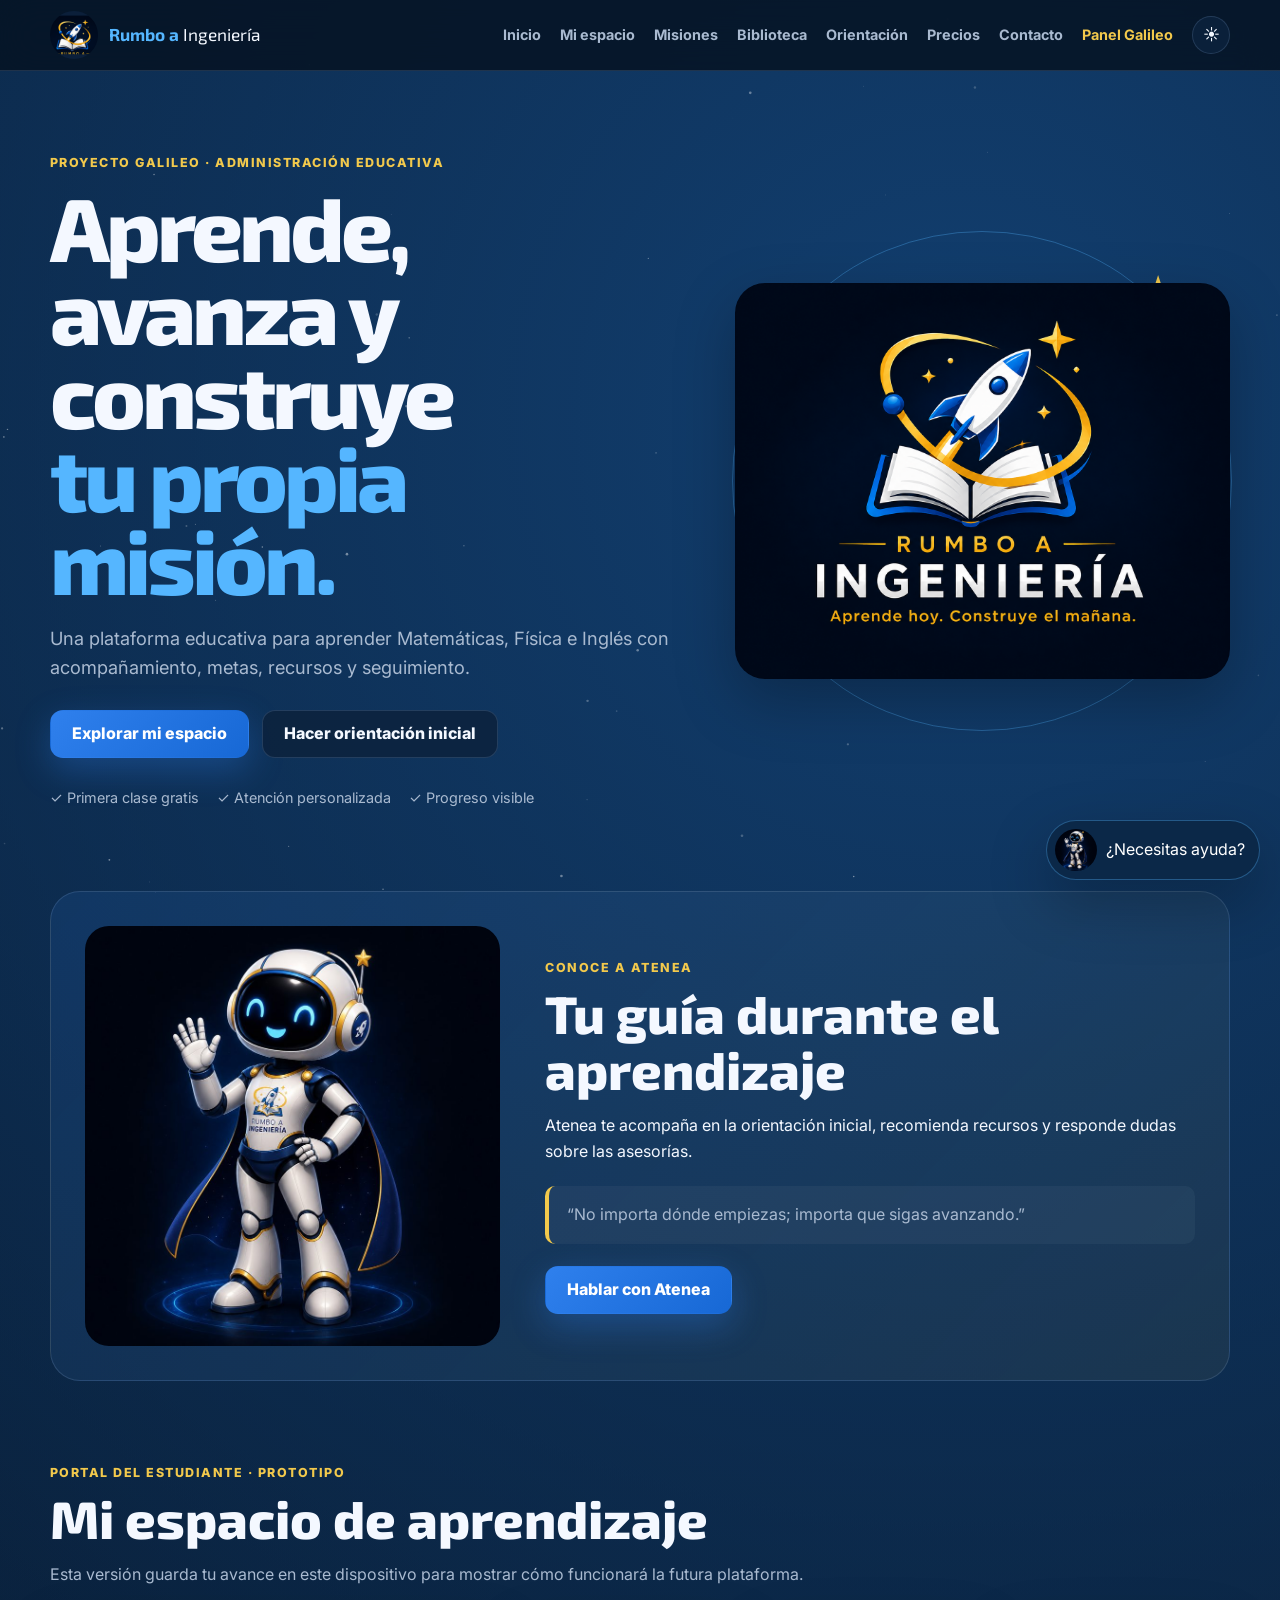
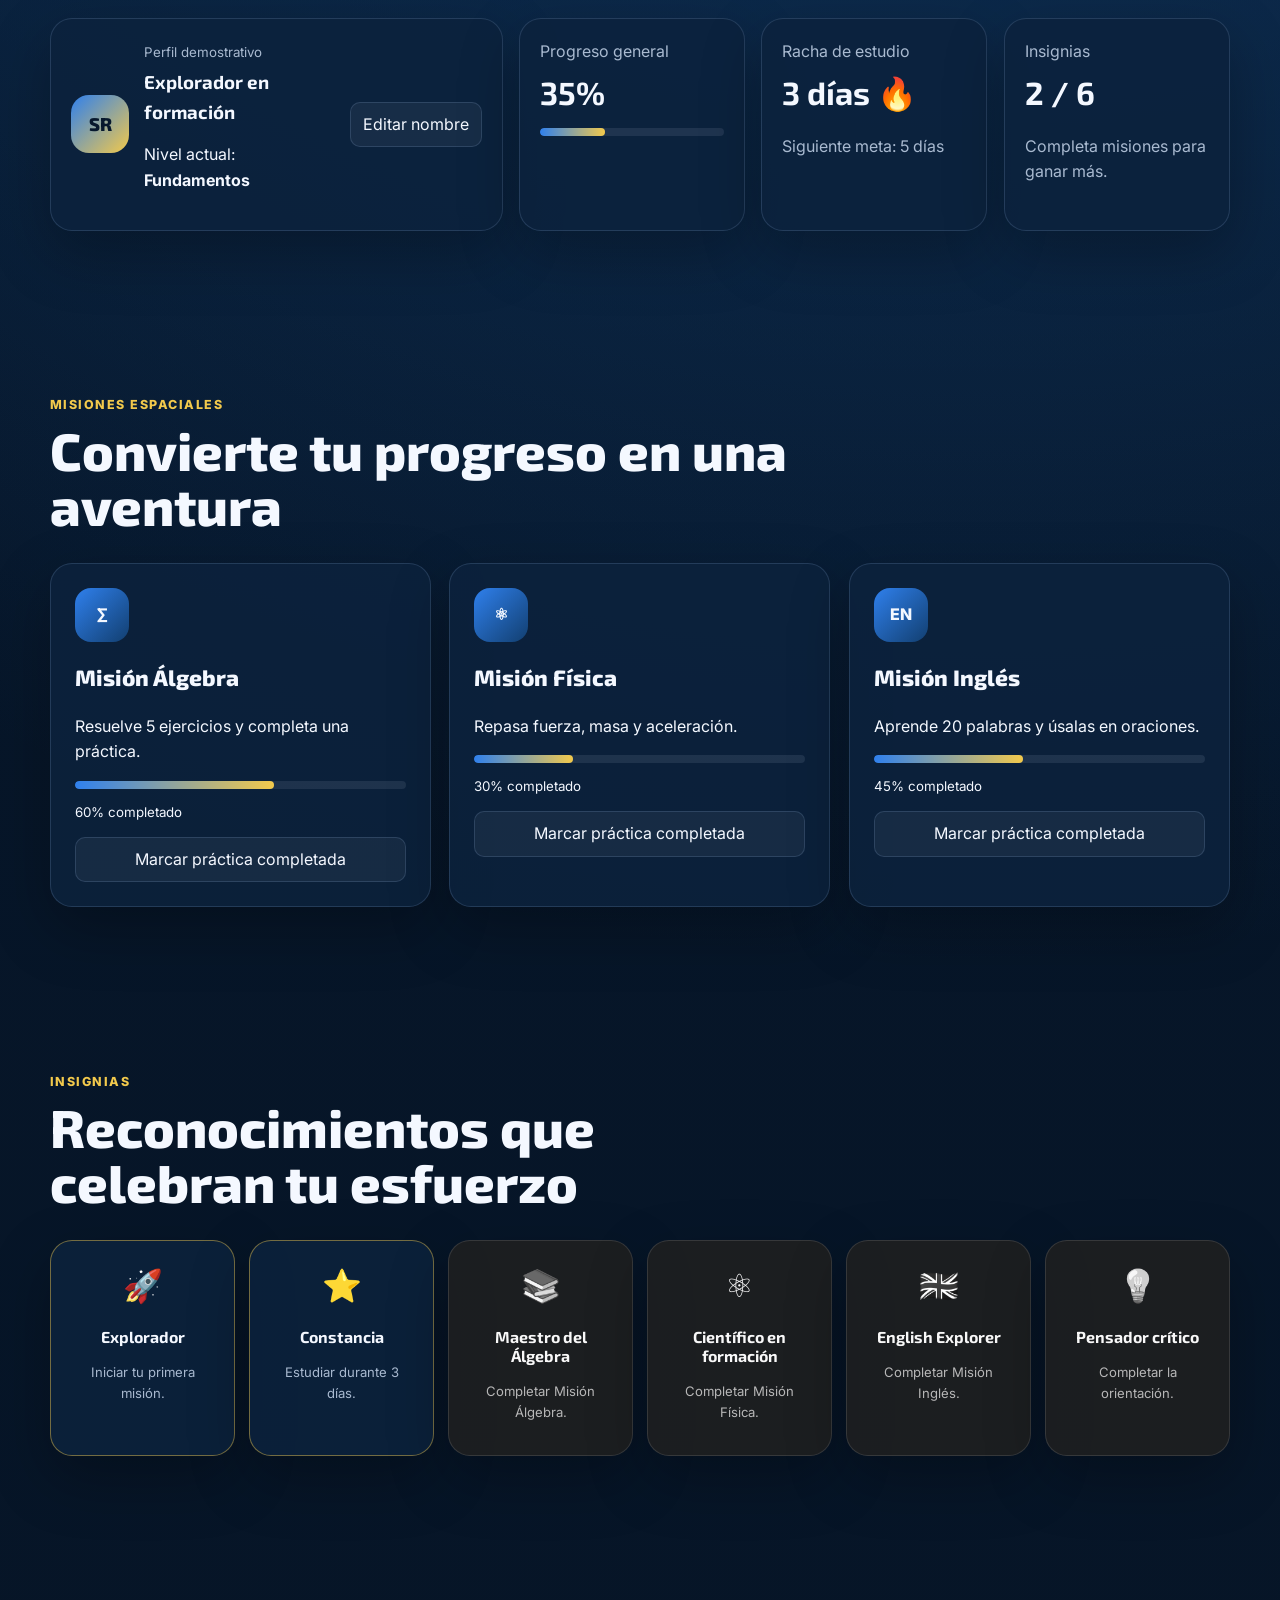
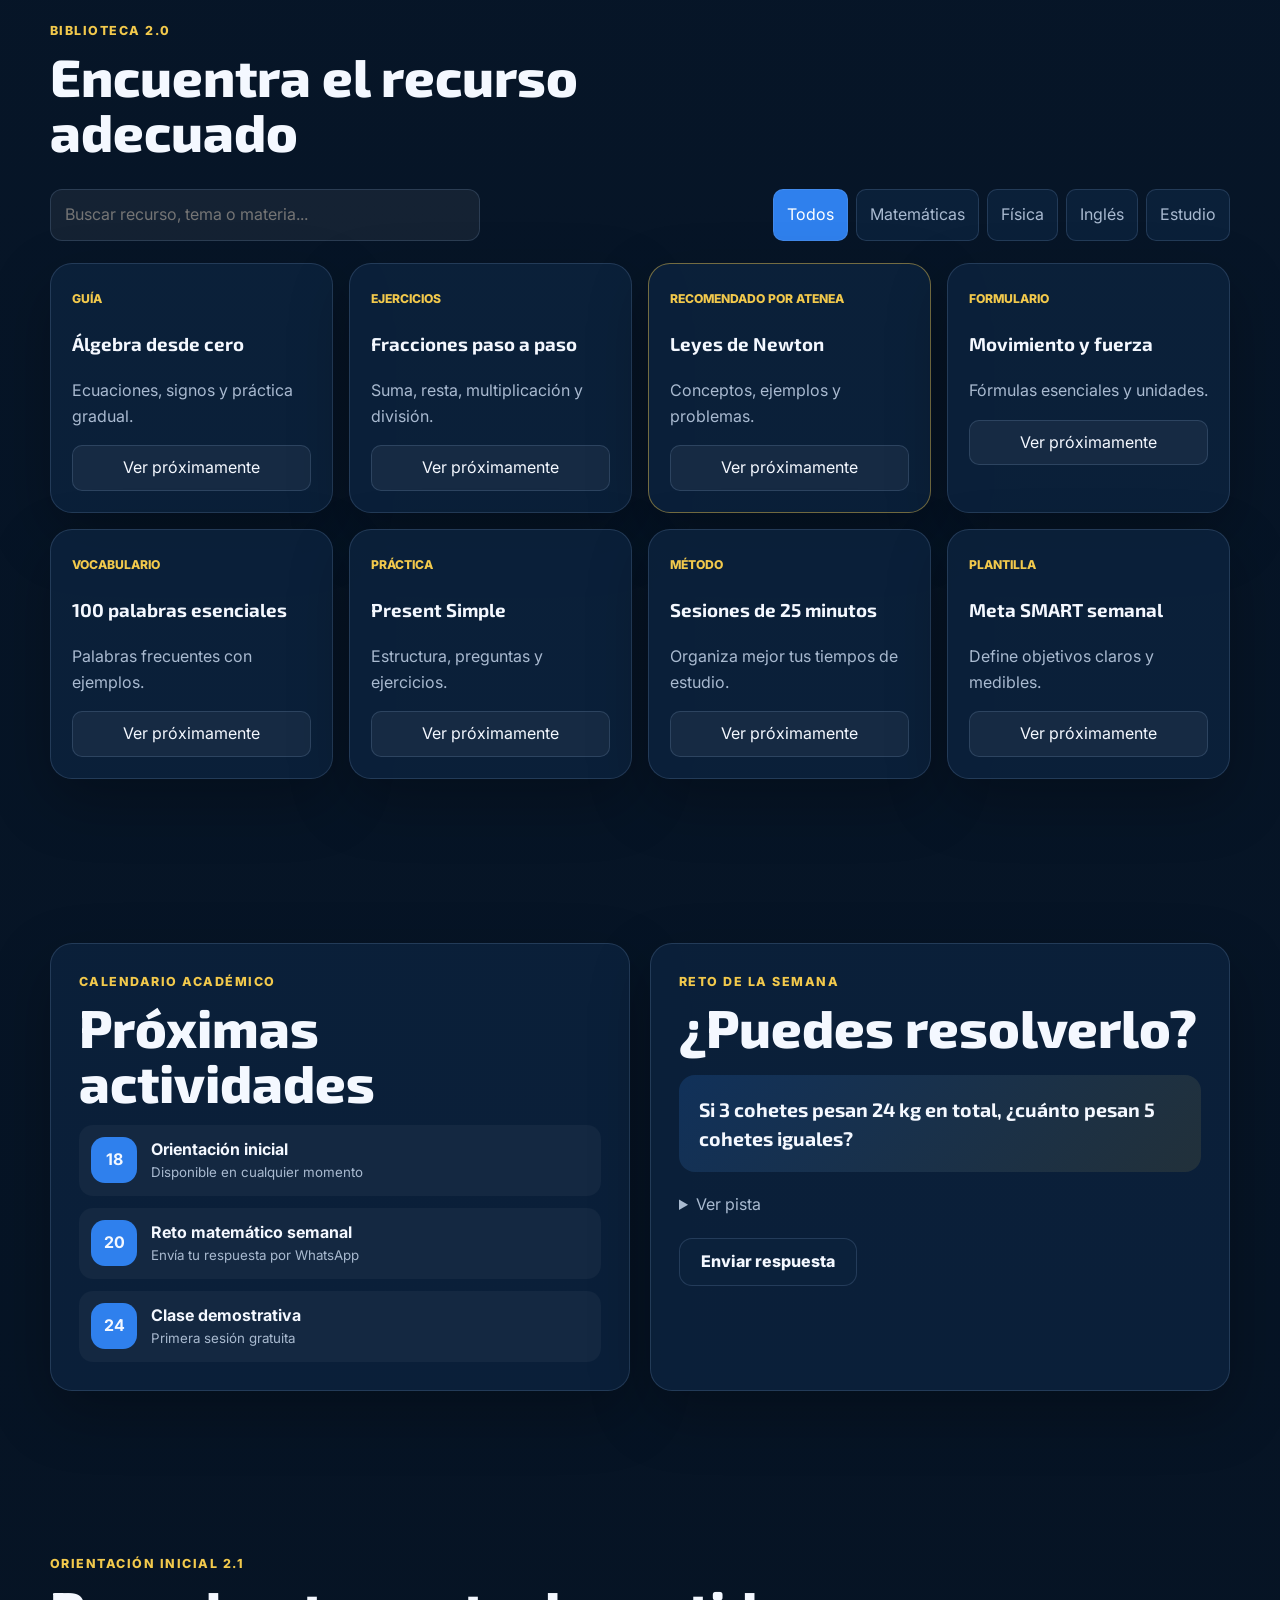
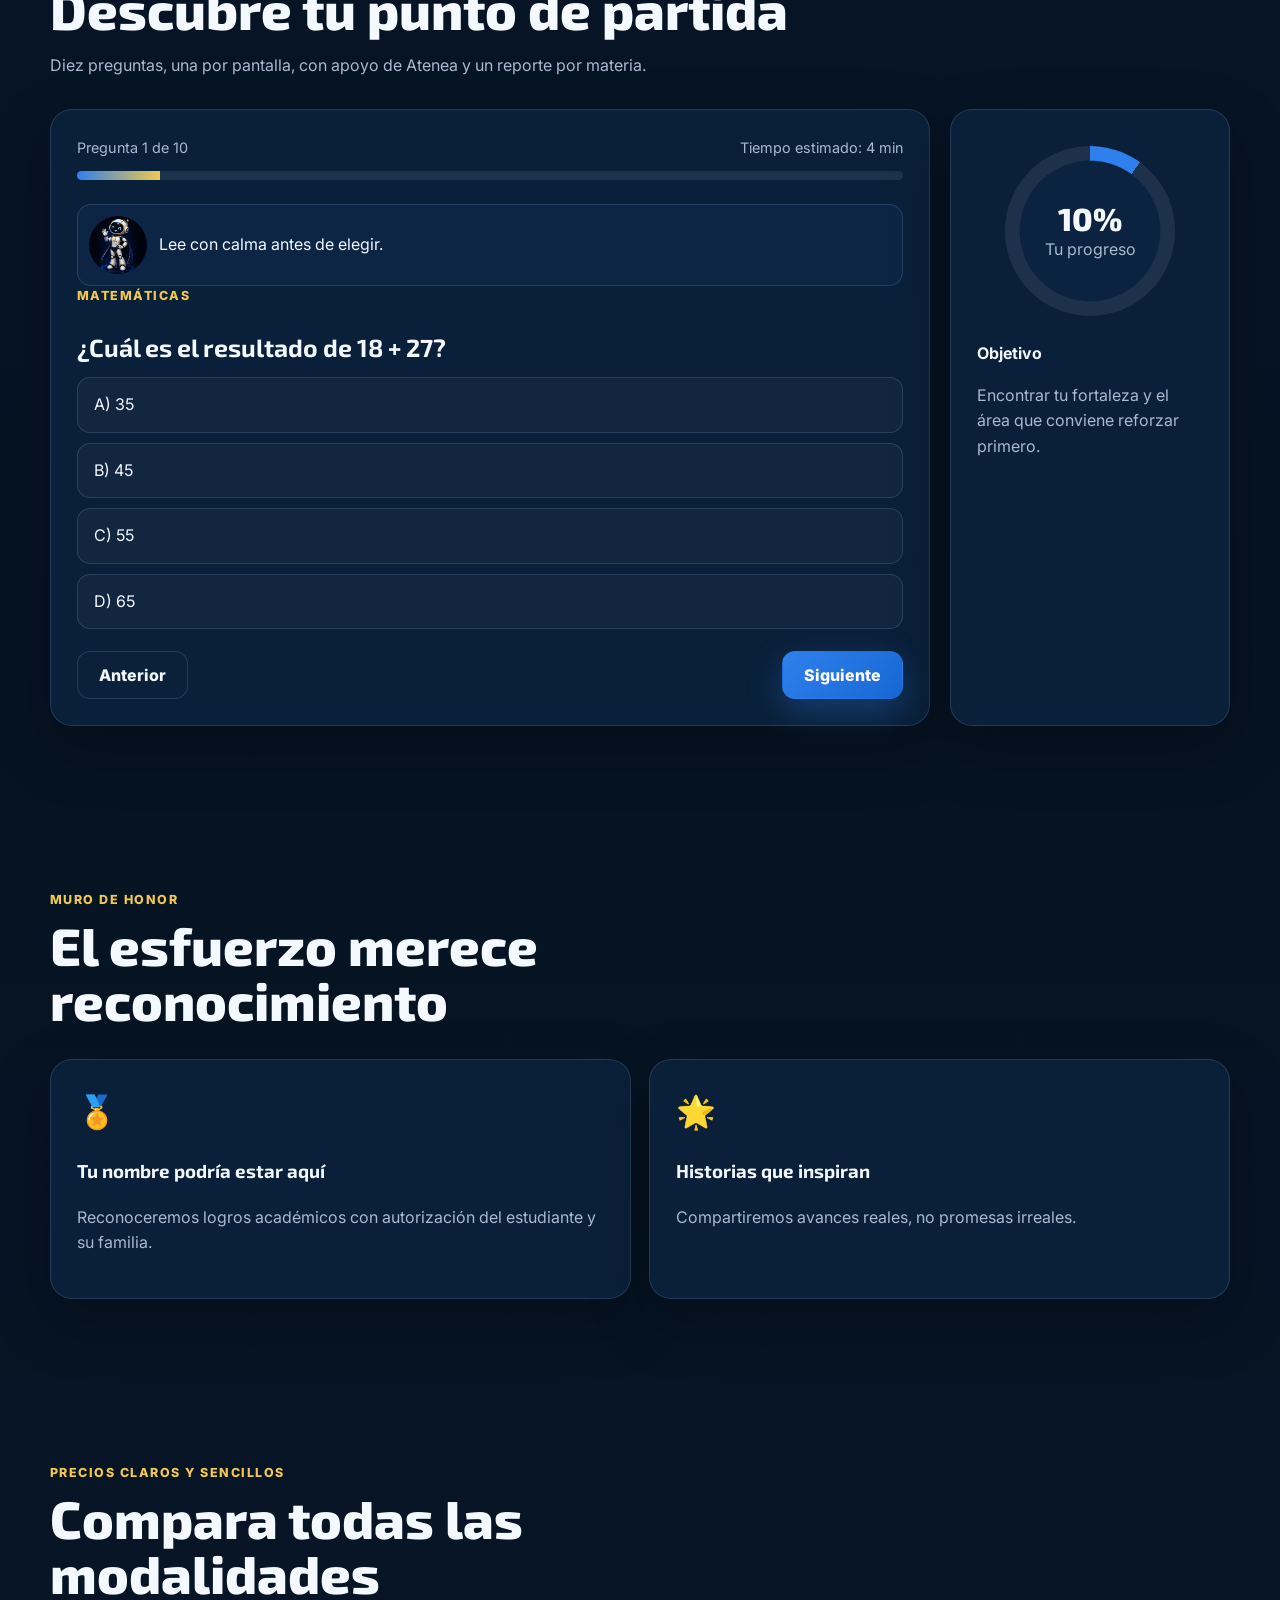
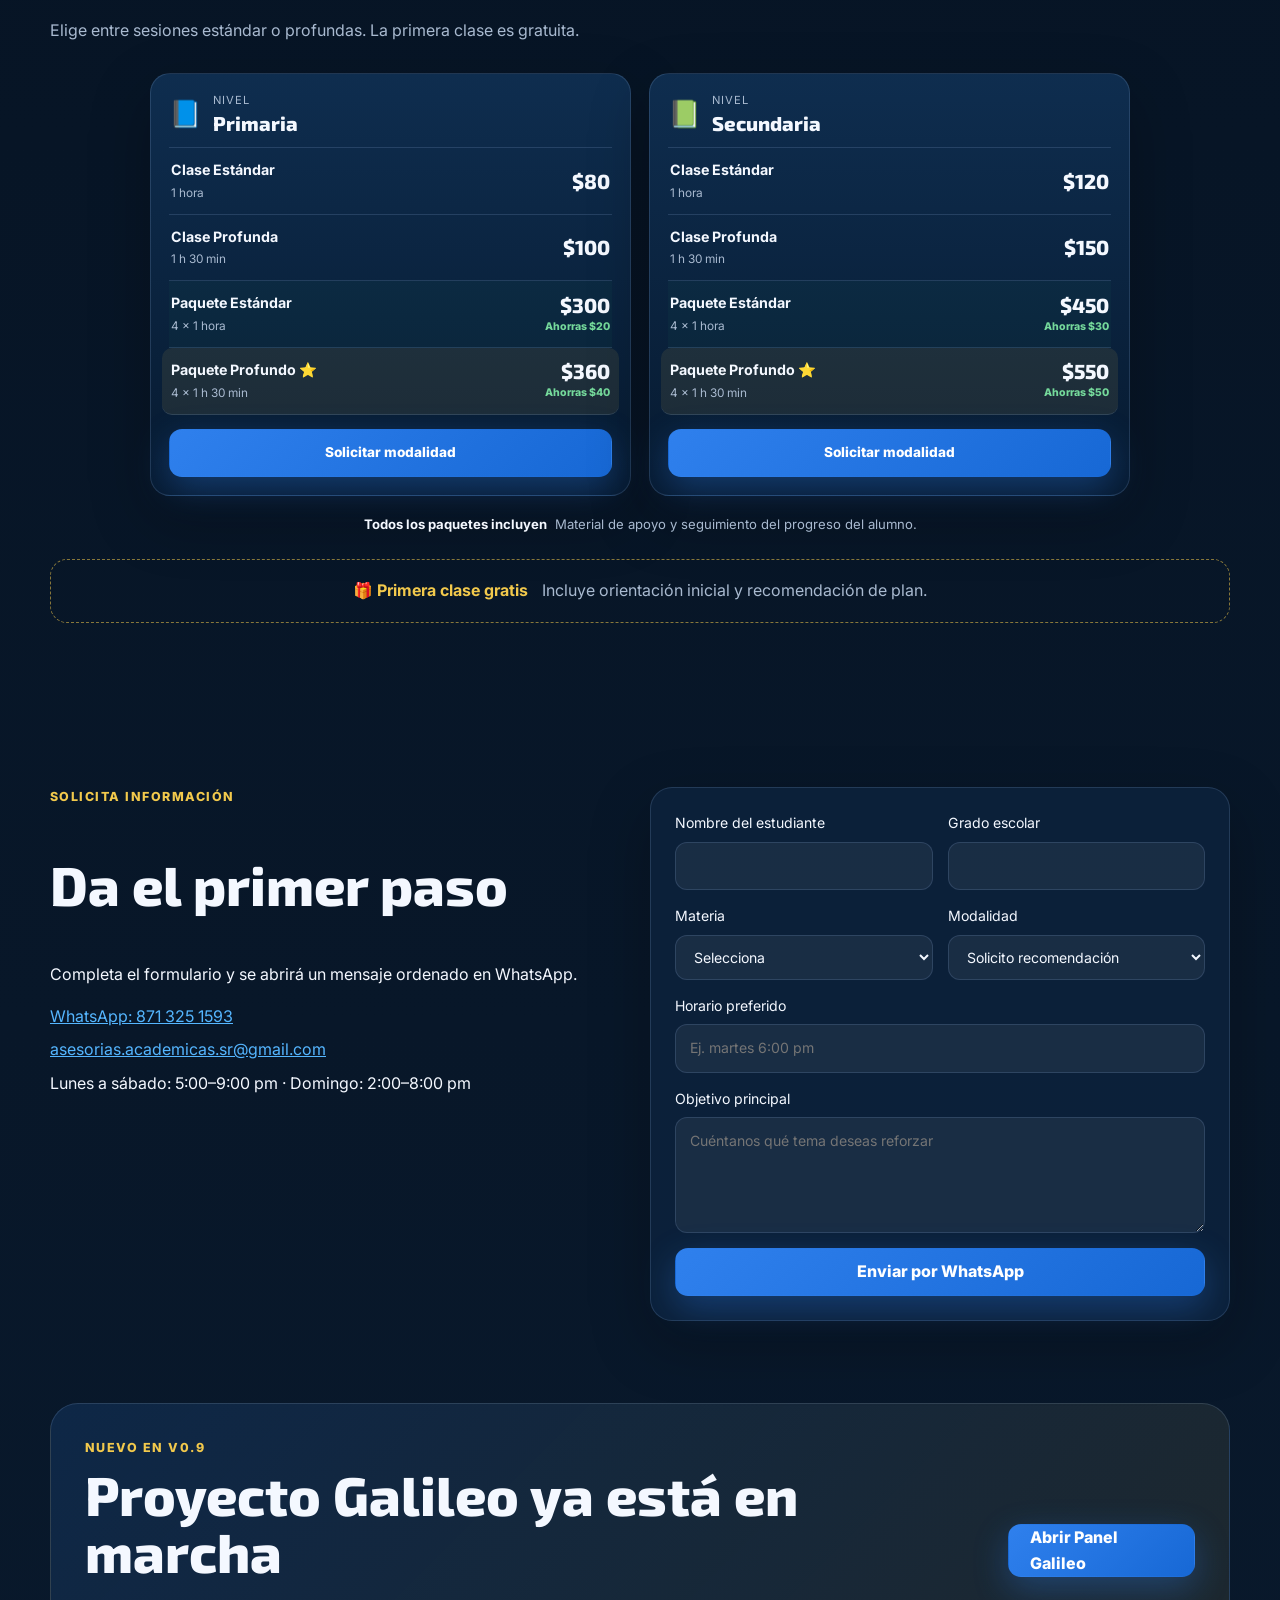
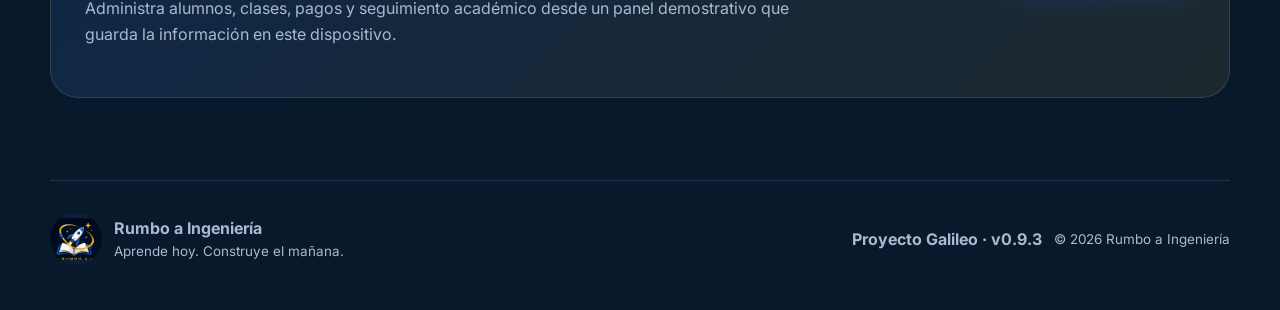
==== commit c532a415: "Add files via upload" ====
--- a/index.html
+++ b/index.html
@@ -5,7 +5,7 @@
   <meta name="viewport" content="width=device-width,initial-scale=1">
   <meta name="description" content="Rumbo a Ingeniería: plataforma educativa con asesorías de Matemáticas, Física e Inglés.">
   <meta name="theme-color" content="#07182d">
-  <title>Rumbo a Ingeniería | Proyecto Galileo v0.9.2</title>
+  <title>Rumbo a Ingeniería | Proyecto Galileo v0.9.3</title>
   <link rel="icon" type="image/png" href="favicon.png">
   <link rel="preconnect" href="https://fonts.googleapis.com">
   <link rel="preconnect" href="https://fonts.gstatic.com" crossorigin>
@@ -19,7 +19,7 @@
 <div id="splash" class="splash">
   <img src="favicon.png" alt="">
   <strong>Rumbo a Ingeniería</strong>
-  <span>Proyecto Galileo · v0.9.2</span>
+  <span>Proyecto Galileo · v0.9.3</span>
 </div>
 
 <header class="site-header">
@@ -220,23 +220,31 @@
 <section id="precios" class="section pricing-section">
   <div class="section-heading reveal">
     <p class="eyebrow">Precios claros y sencillos</p>
-    <h2>Elige la opción adecuada</h2>
-    <p>La primera clase es gratuita para conocer las necesidades del alumno y recomendarle el mejor plan.</p>
-  </div>
-  <div class="price-level reveal">
-    <div class="price-level-heading"><span>Primaria</span><p>Apoyo paso a paso en Matemáticas, Física básica e Inglés.</p></div>
-    <div class="simple-prices">
-      <article class="simple-price-card"><small>Clase individual</small><strong><sup>$</sup>100</strong><span>1 hora 30 minutos</span><a class="button secondary" href="#contacto">Solicitar clase</a></article>
-      <article class="simple-price-card featured"><div class="price-tag">Ahorra $50</div><small>Paquete de 4 clases</small><strong><sup>$</sup>350</strong><span>4 sesiones de 1 hora 30 minutos</span><a class="button primary" href="#contacto">Elegir paquete</a></article>
-    </div>
-  </div>
-  <div class="price-level reveal">
-    <div class="price-level-heading"><span>Secundaria</span><p>Asesoría personalizada, práctica y preparación académica.</p></div>
-    <div class="simple-prices">
-      <article class="simple-price-card"><small>Clase individual</small><strong><sup>$</sup>150</strong><span>1 hora 30 minutos</span><a class="button secondary" href="#contacto">Solicitar clase</a></article>
-      <article class="simple-price-card featured"><div class="price-tag">Ahorra $50</div><small>Paquete de 4 clases</small><strong><sup>$</sup>550</strong><span>4 sesiones de 1 hora 30 minutos</span><a class="button primary" href="#contacto">Elegir paquete</a></article>
-    </div>
-  </div>
+    <h2>Compara todas las modalidades</h2>
+    <p>Elige entre sesiones estándar o profundas. La primera clase es gratuita.</p>
+  </div>
+
+  <div class="compact-price-grid">
+    <article class="compact-price-card reveal">
+      <header><span class="level-icon">📘</span><div><small>Nivel</small><h3>Primaria</h3></div></header>
+      <div class="price-row"><div><b>Clase Estándar</b><span>1 hora</span></div><strong>$80</strong></div>
+      <div class="price-row"><div><b>Clase Profunda</b><span>1 h 30 min</span></div><strong>$100</strong></div>
+      <div class="price-row package"><div><b>Paquete Estándar</b><span>4 × 1 hora</span></div><div class="price-value"><strong>$300</strong><em>Ahorras $20</em></div></div>
+      <div class="price-row package recommended"><div><b>Paquete Profundo ⭐</b><span>4 × 1 h 30 min</span></div><div class="price-value"><strong>$360</strong><em>Ahorras $40</em></div></div>
+      <a class="button primary compact-cta" href="#contacto" data-plan="Primaria">Solicitar modalidad</a>
+    </article>
+
+    <article class="compact-price-card reveal">
+      <header><span class="level-icon">📗</span><div><small>Nivel</small><h3>Secundaria</h3></div></header>
+      <div class="price-row"><div><b>Clase Estándar</b><span>1 hora</span></div><strong>$120</strong></div>
+      <div class="price-row"><div><b>Clase Profunda</b><span>1 h 30 min</span></div><strong>$150</strong></div>
+      <div class="price-row package"><div><b>Paquete Estándar</b><span>4 × 1 hora</span></div><div class="price-value"><strong>$450</strong><em>Ahorras $30</em></div></div>
+      <div class="price-row package recommended"><div><b>Paquete Profundo ⭐</b><span>4 × 1 h 30 min</span></div><div class="price-value"><strong>$550</strong><em>Ahorras $50</em></div></div>
+      <a class="button primary compact-cta" href="#contacto" data-plan="Secundaria">Solicitar modalidad</a>
+    </article>
+  </div>
+
+  <div class="package-benefit reveal"><b>Todos los paquetes incluyen</b><span>Material de apoyo y seguimiento del progreso del alumno.</span></div>
   <div class="first-class-note reveal"><b>🎁 Primera clase gratis</b><span>Incluye orientación inicial y recomendación de plan.</span></div>
 </section>
 
@@ -275,7 +283,7 @@
 
 <footer>
   <div class="footer-brand"><img src="favicon.png" alt=""><div><b>Rumbo a Ingeniería</b><span>Aprende hoy. Construye el mañana.</span></div></div>
-  <div><b>Proyecto Galileo · v0.9.2</b><span>© 2026 Rumbo a Ingeniería</span></div>
+  <div><b>Proyecto Galileo · v0.9.3</b><span>© 2026 Rumbo a Ingeniería</span></div>
 </footer>
 
 <button id="back-to-top" aria-label="Volver arriba">↑</button>
--- a/styles.css
+++ b/styles.css
@@ -46,3 +46,25 @@
 @media(max-width:700px){.galileo-launch{flex-direction:column;align-items:flex-start}}
 
 .pricing-section{position:relative}.price-level{display:grid;grid-template-columns:280px 1fr;gap:22px;align-items:stretch;margin:20px 0}.price-level-heading{padding:28px;border-radius:22px;background:linear-gradient(145deg,rgba(47,128,237,.18),rgba(85,182,255,.06));border:1px solid var(--line);display:flex;flex-direction:column;justify-content:center}.price-level-heading>span{font:800 2rem "Exo 2";color:var(--blue2)}.price-level-heading p{color:var(--muted);margin-bottom:0}.simple-prices{display:grid;grid-template-columns:1fr 1fr;gap:16px}.simple-price-card{position:relative;padding:26px;background:var(--panel);border:1px solid var(--line);border-radius:22px;display:flex;flex-direction:column;align-items:flex-start;box-shadow:var(--shadow)}.simple-price-card small{color:var(--muted);font-weight:700}.simple-price-card strong{font:800 clamp(3rem,7vw,4.5rem) "Exo 2";line-height:1;margin:13px 0 8px}.simple-price-card strong sup{font-size:1.3rem;vertical-align:top;margin-right:4px;color:var(--gold)}.simple-price-card>span{color:var(--muted);margin-bottom:22px}.simple-price-card .button{width:100%;margin-top:auto}.simple-price-card.featured{border-color:rgba(242,201,76,.5);background:linear-gradient(155deg,rgba(242,201,76,.09),var(--panel))}.price-tag{position:absolute;right:15px;top:15px;padding:6px 10px;border-radius:20px;background:var(--gold);color:#07182d;font-size:.73rem;font-weight:800}.first-class-note{display:flex;justify-content:center;align-items:center;gap:14px;padding:18px;border:1px dashed rgba(242,201,76,.55);border-radius:17px;color:var(--muted);margin-top:24px}.first-class-note b{color:var(--gold)}@media(max-width:820px){.price-level{grid-template-columns:1fr}.simple-prices{grid-template-columns:1fr 1fr}}@media(max-width:580px){.simple-prices{grid-template-columns:1fr}.first-class-note{align-items:flex-start;flex-direction:column}}
+
+
+/* v0.9.2.1 · Precios compactos y animación de entrada restaurada */
+.compact-price-grid{display:grid;grid-template-columns:repeat(2,minmax(0,1fr));gap:18px;max-width:980px;margin:24px auto 0}
+.compact-price-card{border:1px solid var(--line);border-radius:20px;background:linear-gradient(180deg,rgba(15,47,81,.96),rgba(7,27,49,.96));padding:18px;box-shadow:var(--shadow)}
+body.light .compact-price-card{background:white}
+.compact-price-card header{display:flex;align-items:center;gap:11px;padding-bottom:12px;border-bottom:1px solid var(--line)}
+.compact-price-card header .level-icon{font-size:1.65rem}.compact-price-card header small{display:block;color:var(--muted);font-size:.7rem;text-transform:uppercase;letter-spacing:.1em}.compact-price-card h3{margin:1px 0 0;font:800 1.25rem "Exo 2"}
+.price-row{display:flex;align-items:center;justify-content:space-between;gap:10px;padding:11px 2px;border-bottom:1px solid var(--line)}
+.price-row>div:first-child{display:grid;gap:2px}.price-row b{font-size:.89rem}.price-row span{font-size:.74rem;color:var(--muted)}.price-row>strong,.price-value strong{font:800 1.28rem "Exo 2";white-space:nowrap}
+.price-value{display:grid;text-align:right;gap:2px}.price-value em{font-style:normal;font-size:.66rem;font-weight:800;color:#75d99b;white-space:nowrap}.price-row.package{background:rgba(46,204,113,.035)}.price-row.recommended{margin:0 -7px;padding-left:9px;padding-right:9px;border-radius:10px;background:rgba(242,201,76,.09)}
+.compact-cta{width:100%;margin-top:14px;padding:10px 14px;font-size:.85rem}.package-benefit{display:flex;justify-content:center;gap:8px;flex-wrap:wrap;margin:18px auto 0;color:var(--muted);font-size:.82rem}.package-benefit b{color:var(--text)}
+.splash img{animation:splashLogoIn .7s cubic-bezier(.2,.8,.2,1) both}.splash strong,.splash span{animation:splashTextIn .65s .18s both}.splash.hide{opacity:0;visibility:hidden;transform:scale(1.025)}
+@keyframes splashLogoIn{from{opacity:0;transform:translateY(18px) scale(.78) rotate(-5deg)}to{opacity:1;transform:none}}
+@keyframes splashTextIn{from{opacity:0;transform:translateY(10px)}to{opacity:1;transform:none}}
+.reveal{will-change:opacity,transform}.reveal.visible{animation:revealIn .62s cubic-bezier(.2,.8,.2,1) both}
+@keyframes revealIn{from{opacity:0;transform:translateY(22px)}to{opacity:1;transform:none}}
+@media(max-width:640px){
+ .pricing-section{padding-left:12px;padding-right:12px}.compact-price-grid{gap:10px;grid-template-columns:repeat(2,minmax(0,1fr))}.compact-price-card{padding:10px;border-radius:14px}.compact-price-card header{gap:7px;padding-bottom:8px}.compact-price-card header .level-icon{font-size:1.2rem}.compact-price-card h3{font-size:.96rem}.compact-price-card header small{font-size:.58rem}.price-row{gap:5px;padding:8px 0}.price-row b{font-size:.69rem;line-height:1.15}.price-row span{font-size:.59rem}.price-row>strong,.price-value strong{font-size:.94rem}.price-value em{font-size:.51rem}.price-row.recommended{margin:0 -4px;padding-left:4px;padding-right:4px}.compact-cta{font-size:.68rem;padding:8px 5px;margin-top:9px}.package-benefit{font-size:.7rem;text-align:center;margin-top:12px}.first-class-note{padding:10px 12px;margin-top:12px}.first-class-note b,.first-class-note span{font-size:.72rem}
+}
+@media(max-width:370px){.compact-price-card{padding:8px}.price-row b{font-size:.63rem}.price-row span{font-size:.54rem}.price-row>strong,.price-value strong{font-size:.86rem}.price-value em{font-size:.47rem}.compact-cta{font-size:.62rem}}
+@media(prefers-reduced-motion:reduce){.splash img,.splash strong,.splash span,.reveal.visible{animation:none!important}}
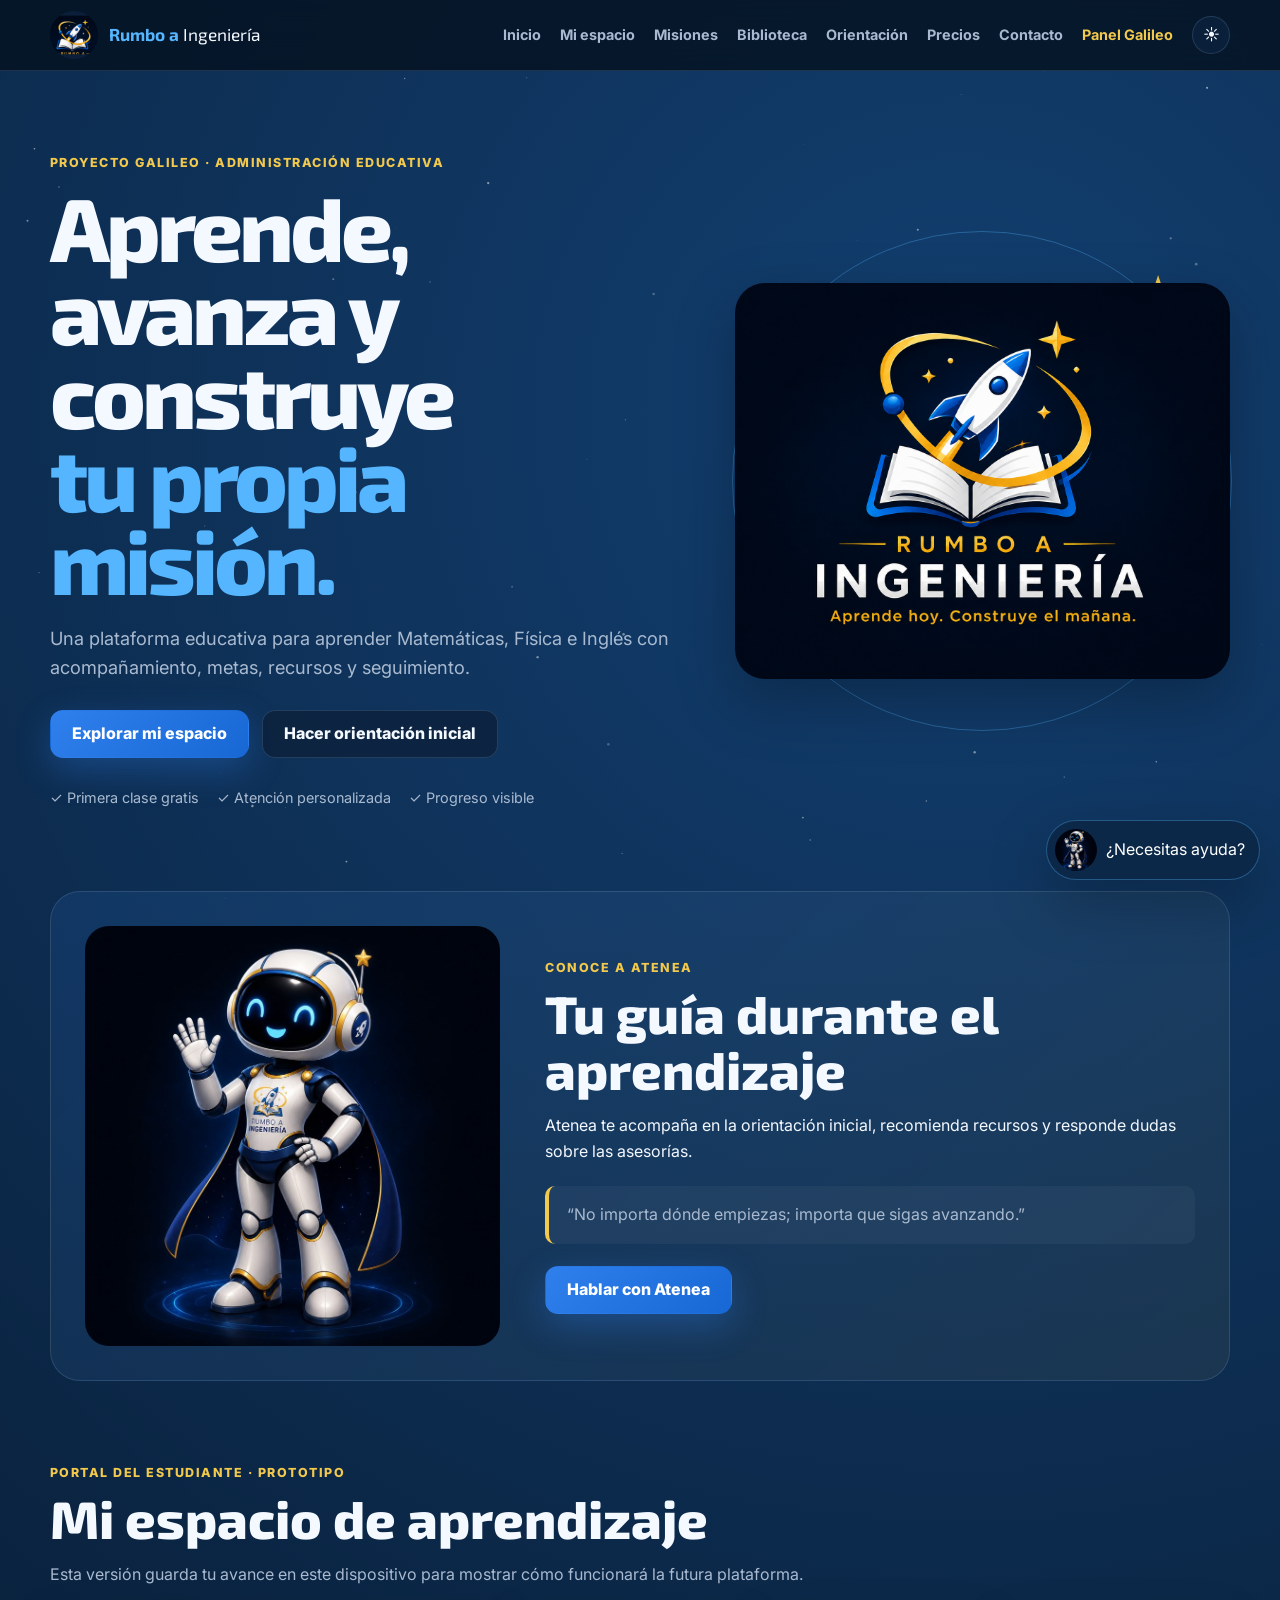
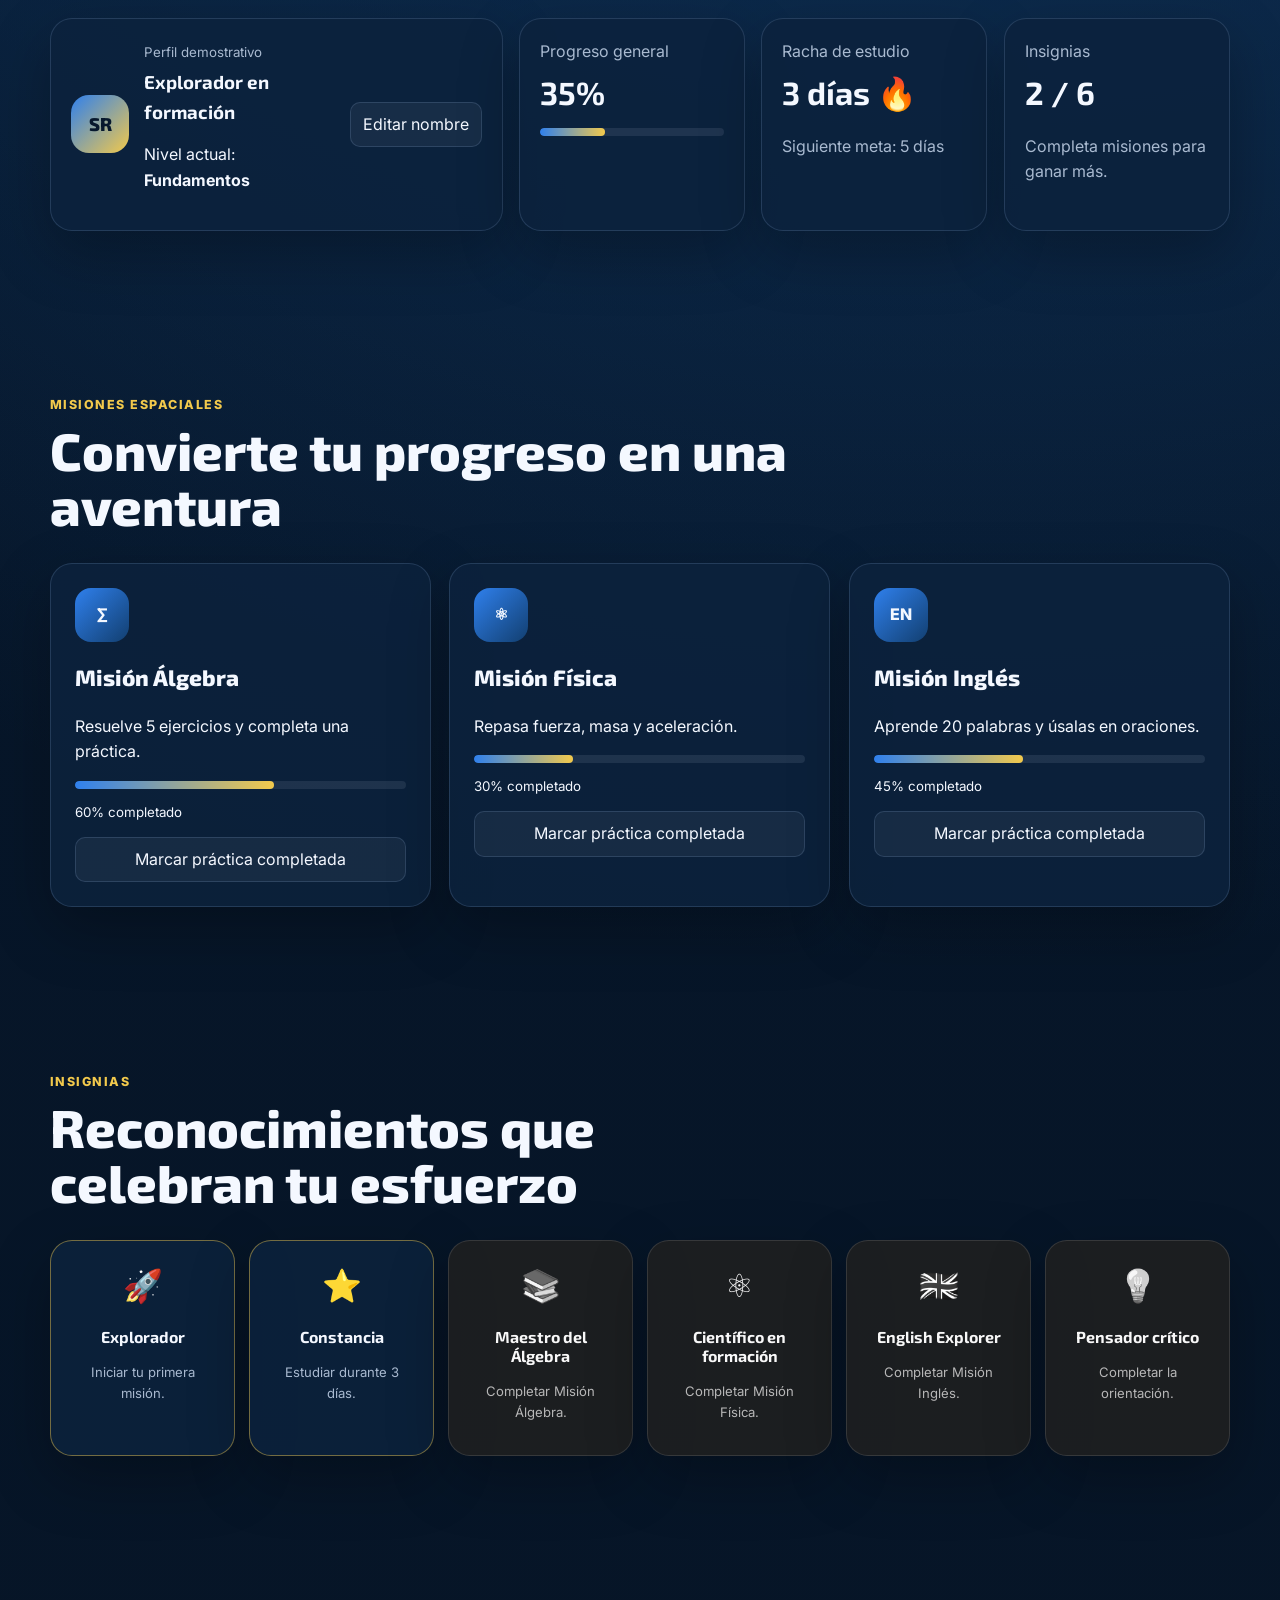
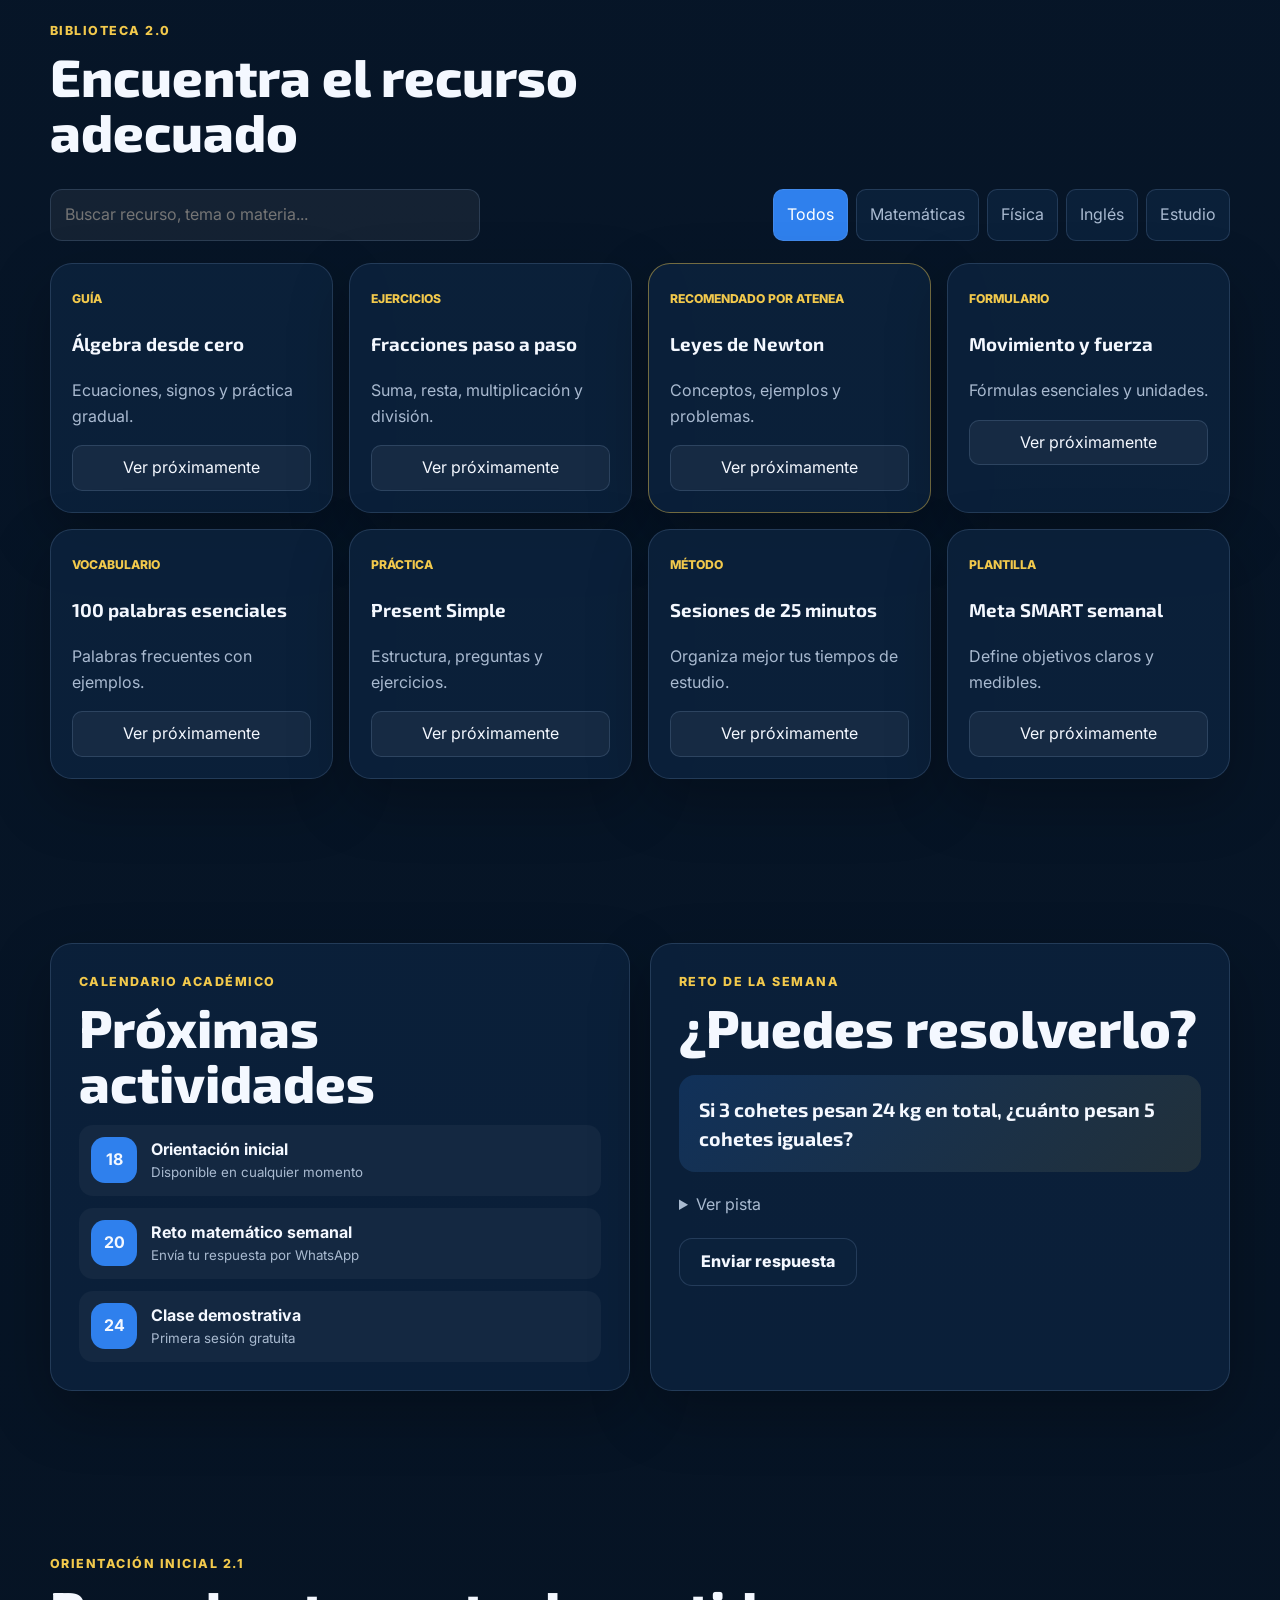
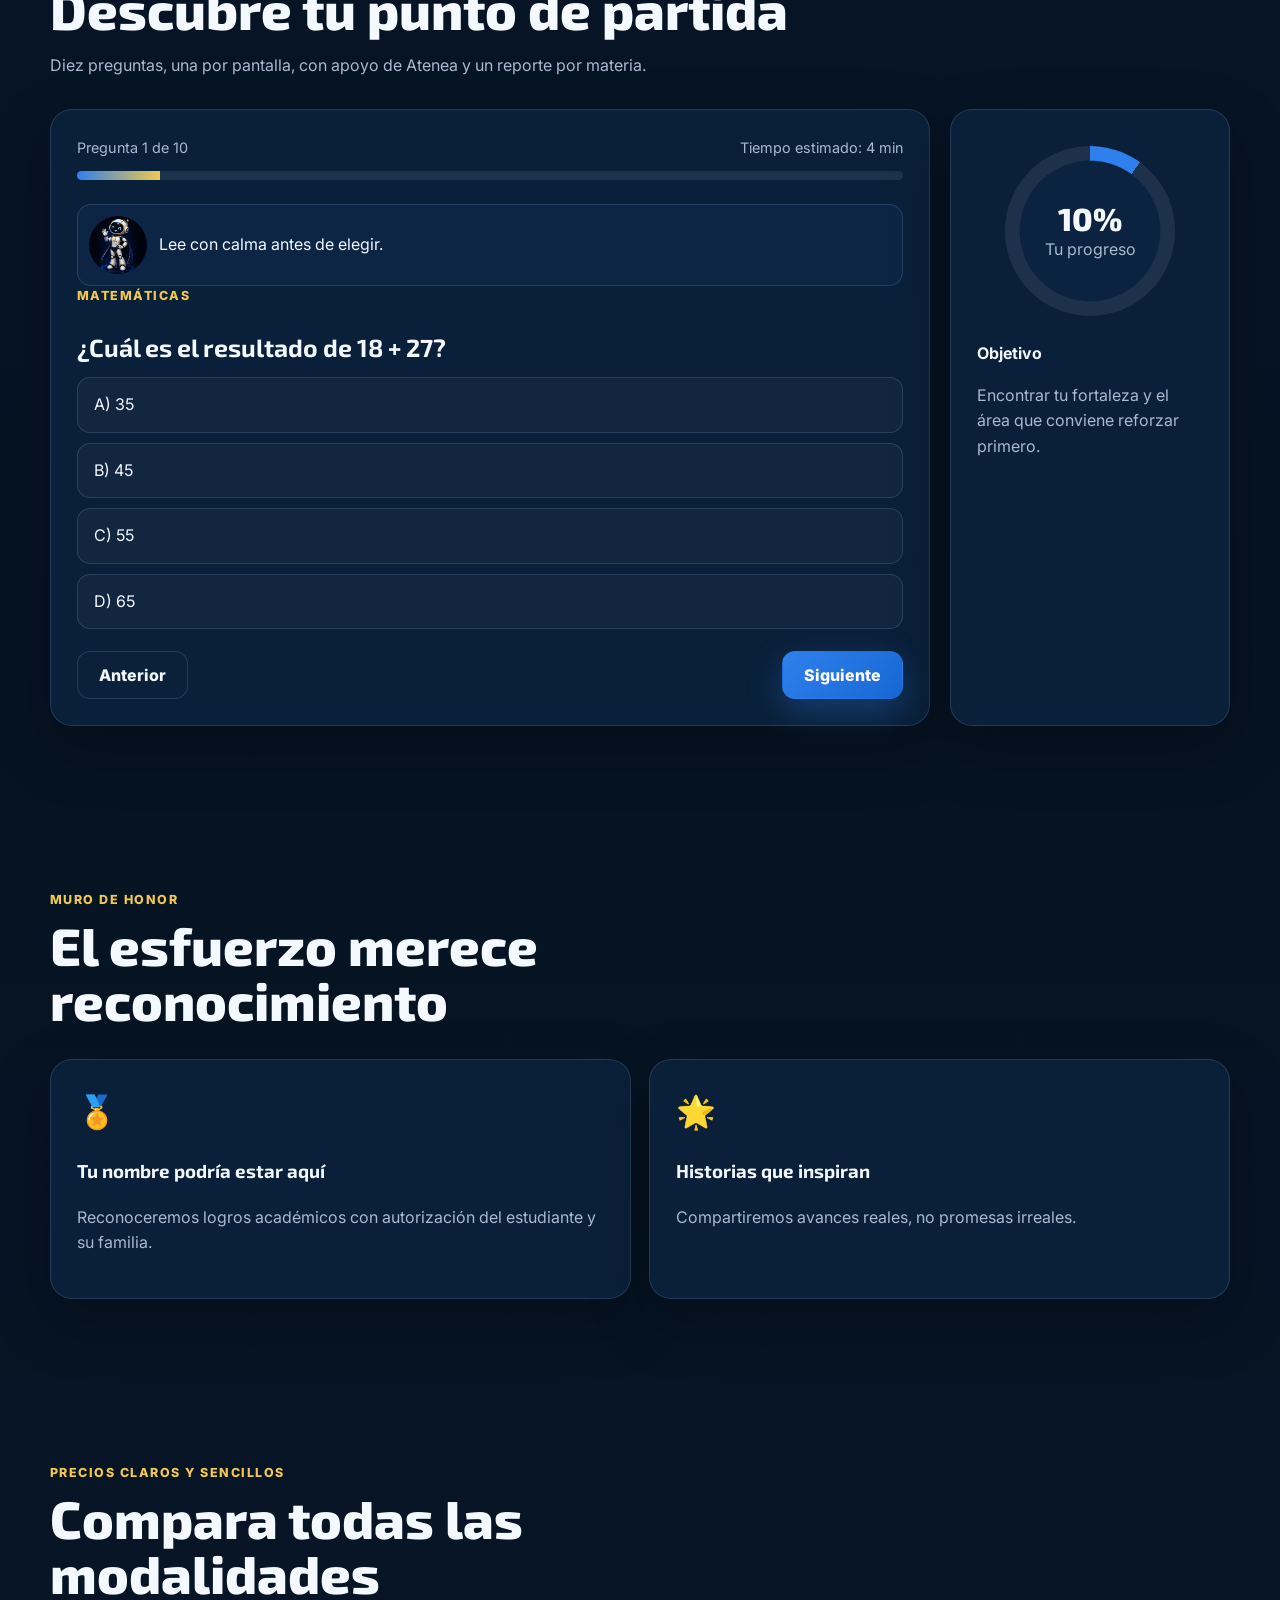
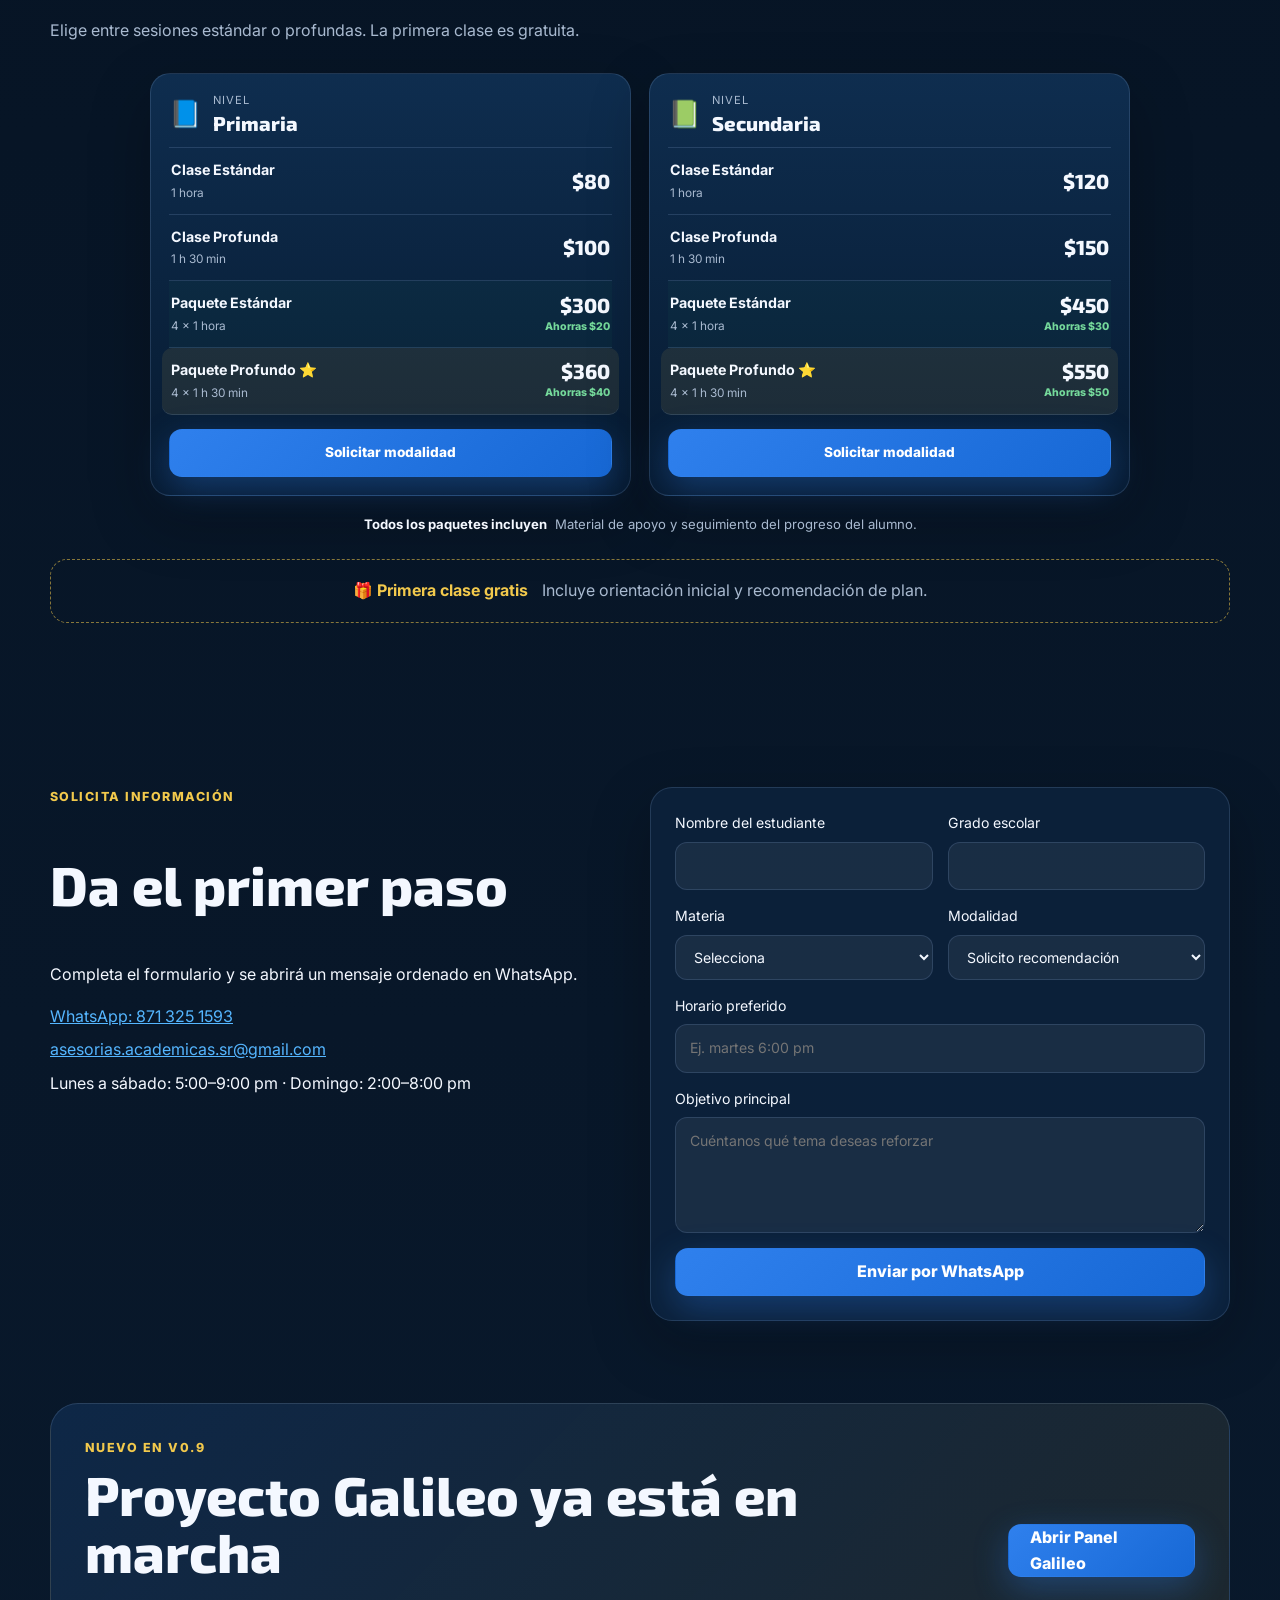
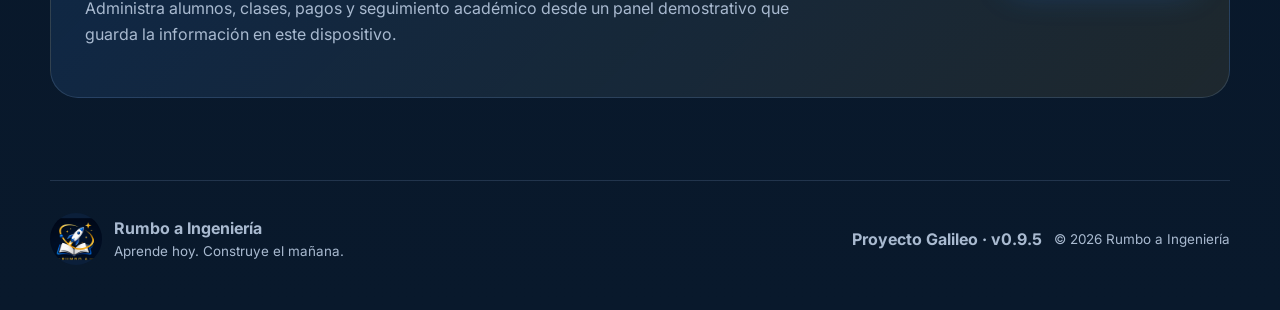
==== commit 41dcf7ec: "Add files via upload" ====
--- a/index.html
+++ b/index.html
@@ -5,7 +5,7 @@
   <meta name="viewport" content="width=device-width,initial-scale=1">
   <meta name="description" content="Rumbo a Ingeniería: plataforma educativa con asesorías de Matemáticas, Física e Inglés.">
   <meta name="theme-color" content="#07182d">
-  <title>Rumbo a Ingeniería | Proyecto Galileo v0.9.3</title>
+  <title>Rumbo a Ingeniería | Proyecto Galileo v0.9.5</title>
   <link rel="icon" type="image/png" href="favicon.png">
   <link rel="preconnect" href="https://fonts.googleapis.com">
   <link rel="preconnect" href="https://fonts.gstatic.com" crossorigin>
@@ -19,7 +19,7 @@
 <div id="splash" class="splash">
   <img src="favicon.png" alt="">
   <strong>Rumbo a Ingeniería</strong>
-  <span>Proyecto Galileo · v0.9.3</span>
+  <span>Proyecto Galileo · v0.9.5</span>
 </div>
 
 <header class="site-header">
@@ -283,7 +283,7 @@
 
 <footer>
   <div class="footer-brand"><img src="favicon.png" alt=""><div><b>Rumbo a Ingeniería</b><span>Aprende hoy. Construye el mañana.</span></div></div>
-  <div><b>Proyecto Galileo · v0.9.3</b><span>© 2026 Rumbo a Ingeniería</span></div>
+  <div><b>Proyecto Galileo · v0.9.5</b><span>© 2026 Rumbo a Ingeniería</span></div>
 </footer>
 
 <button id="back-to-top" aria-label="Volver arriba">↑</button>
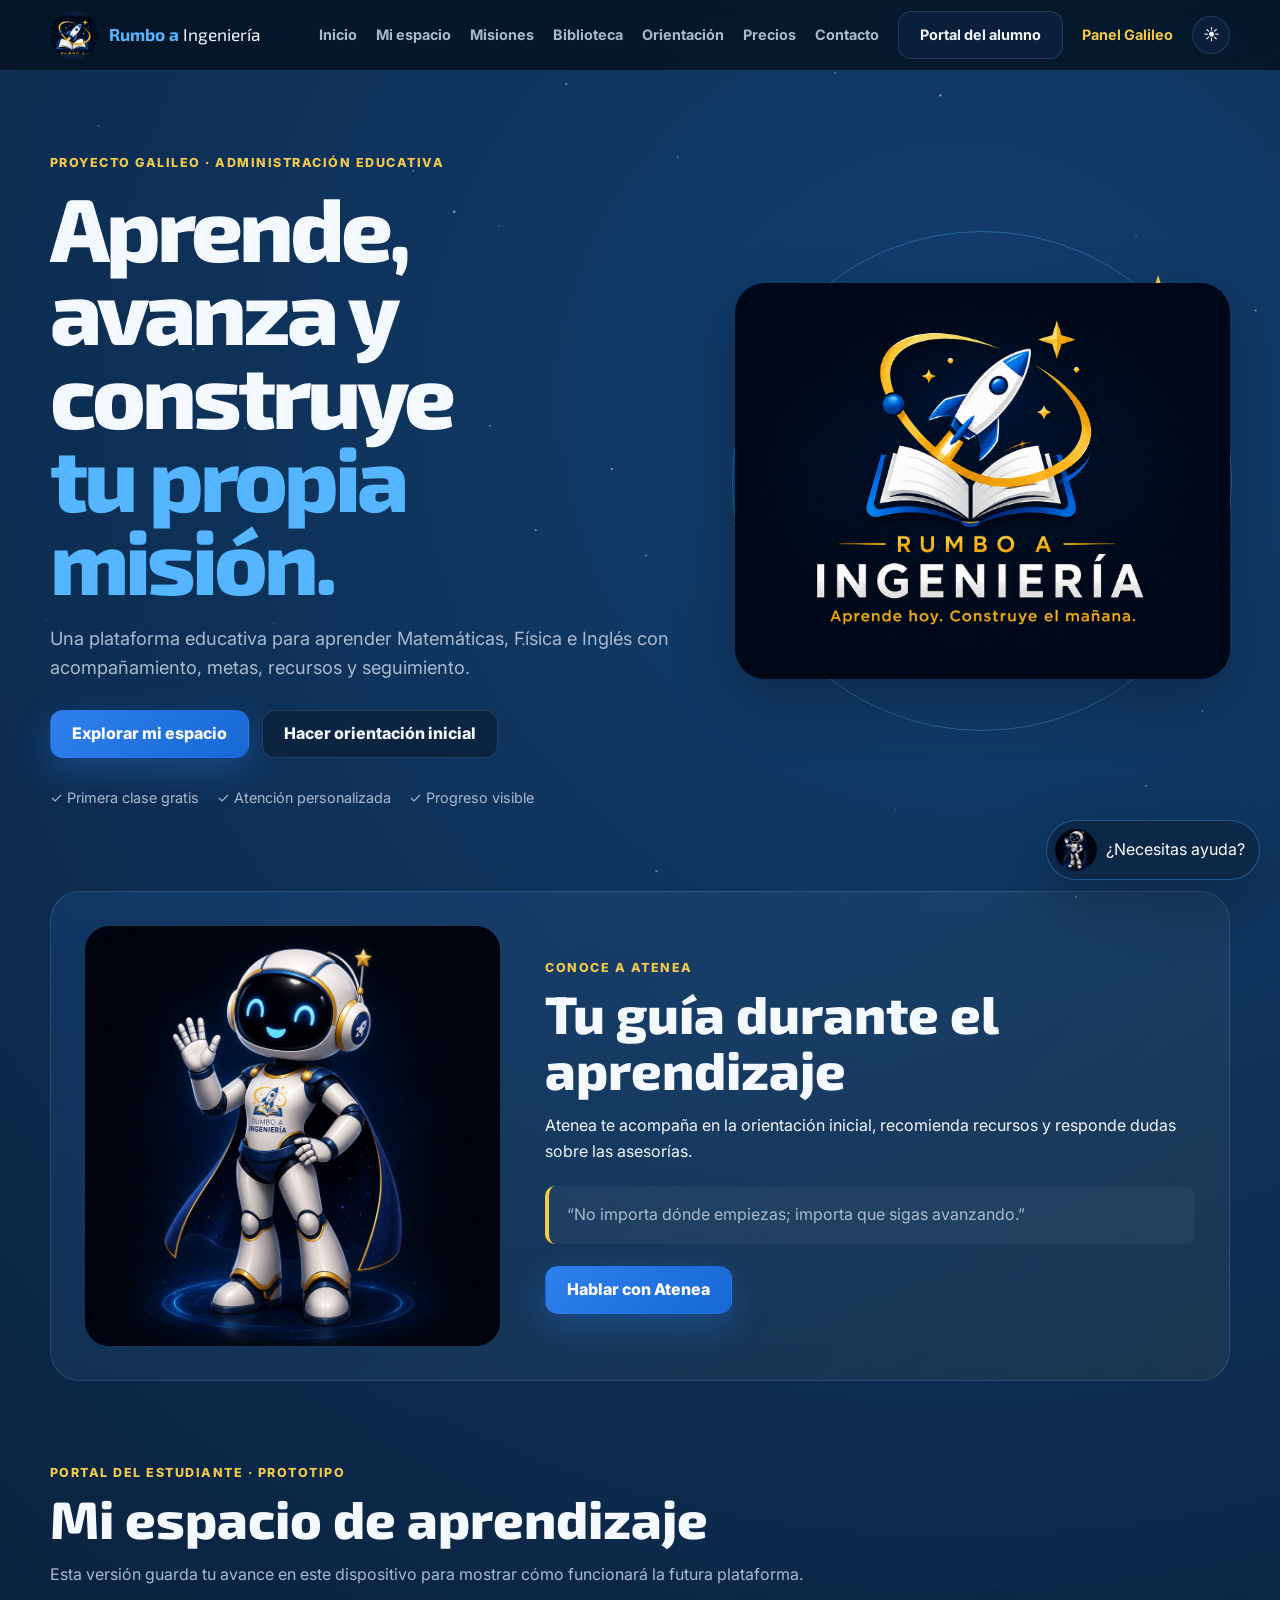
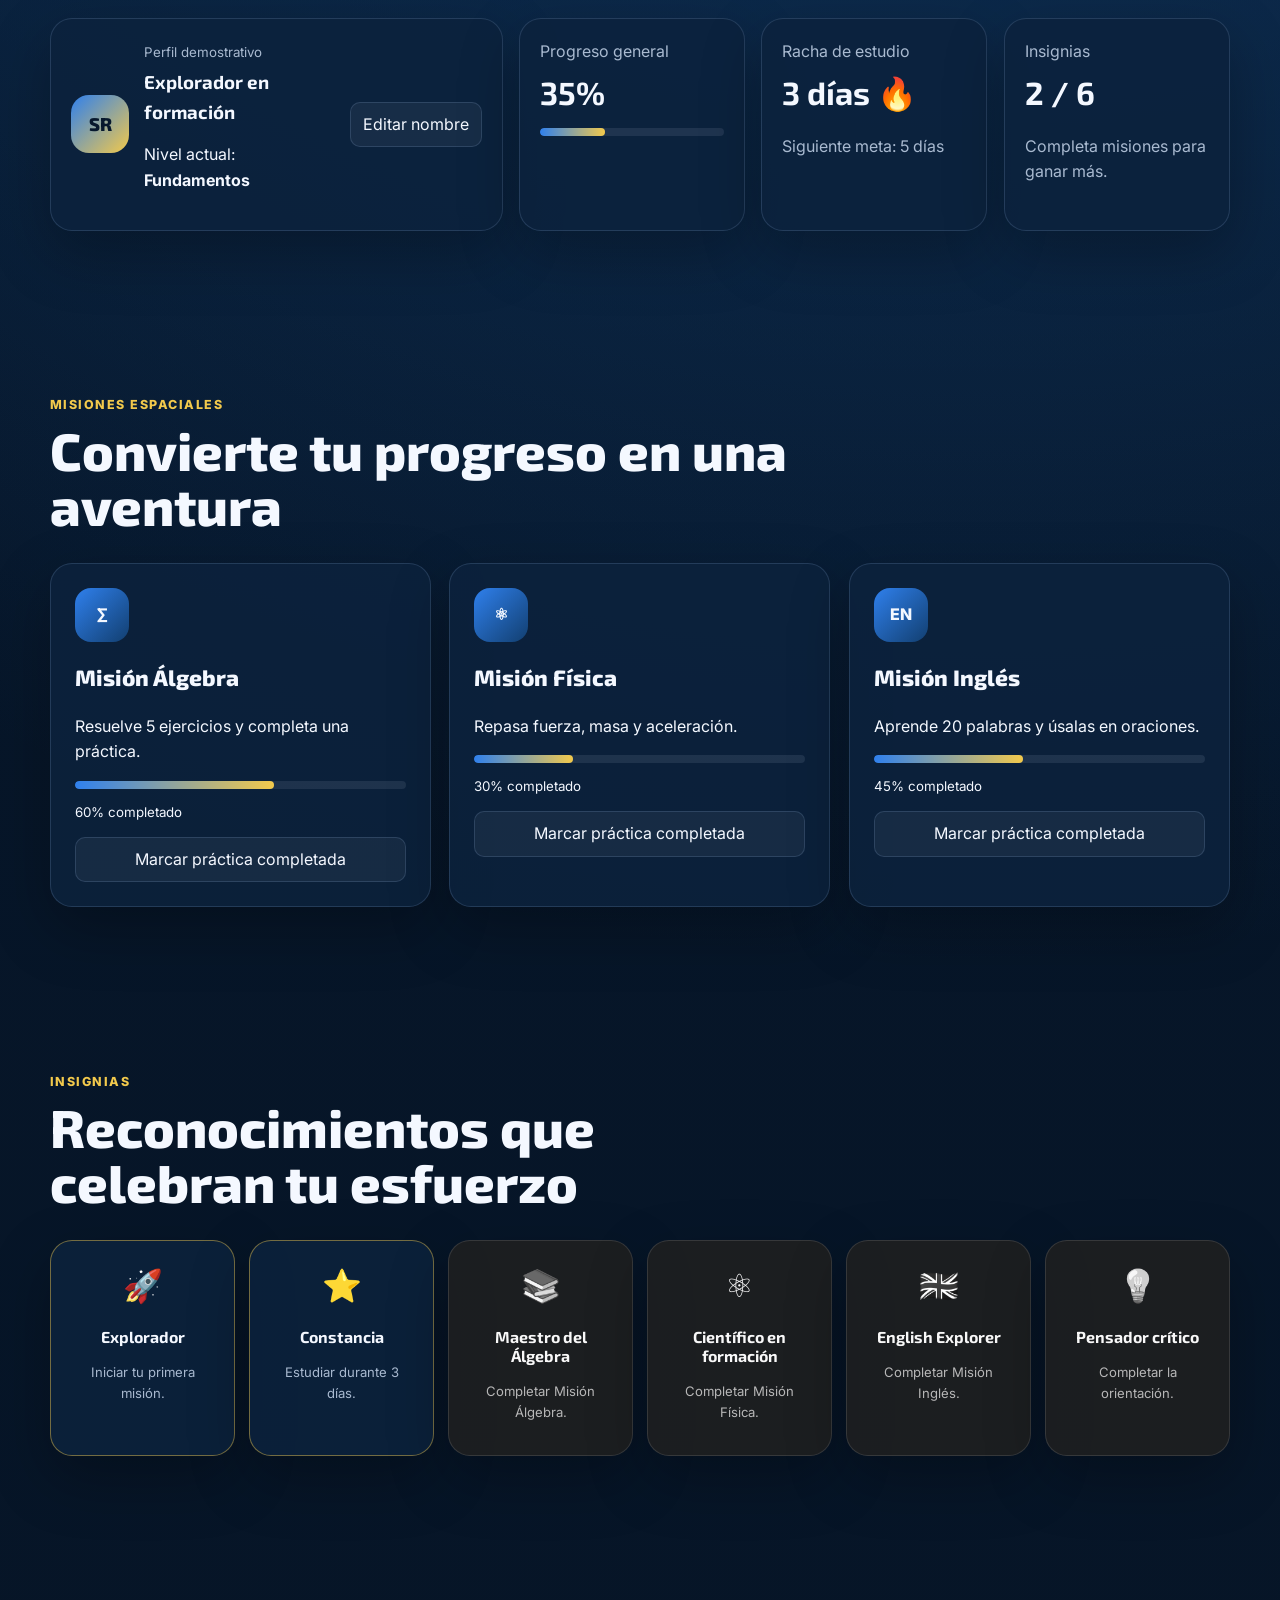
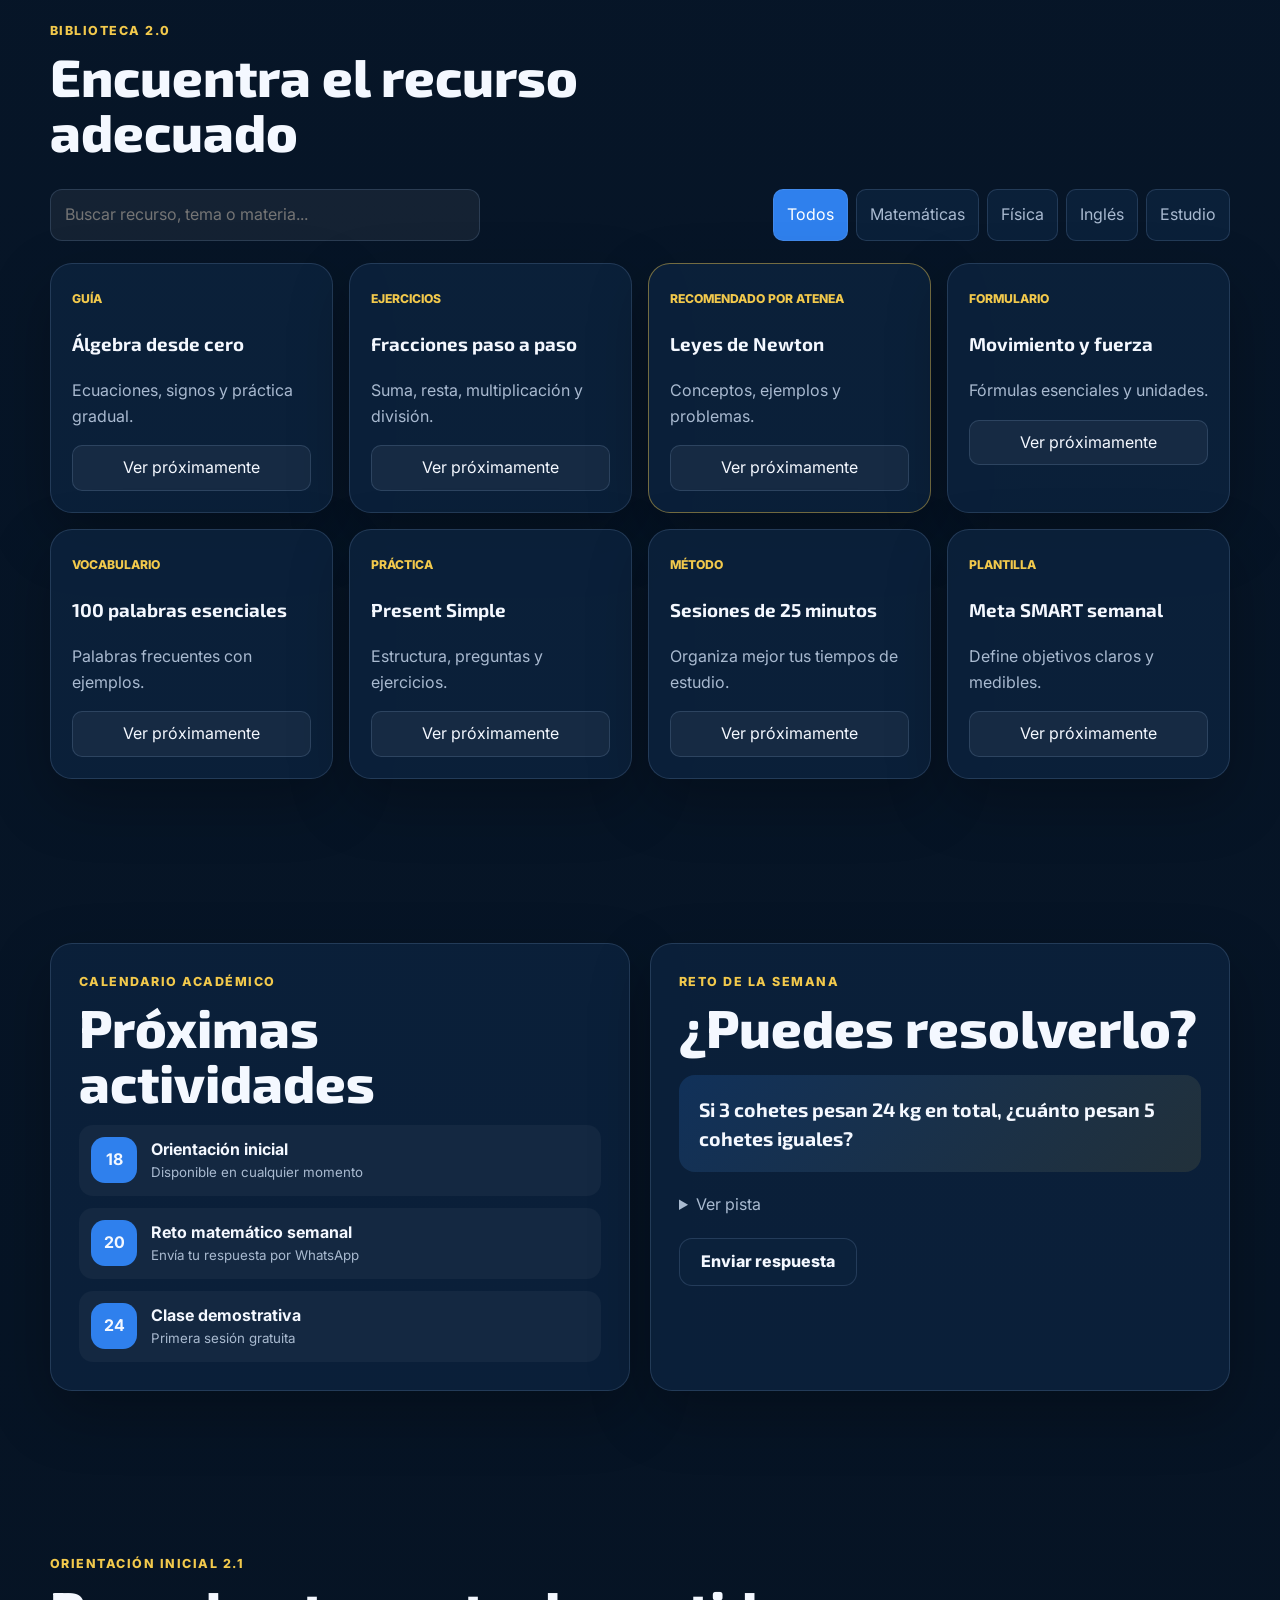
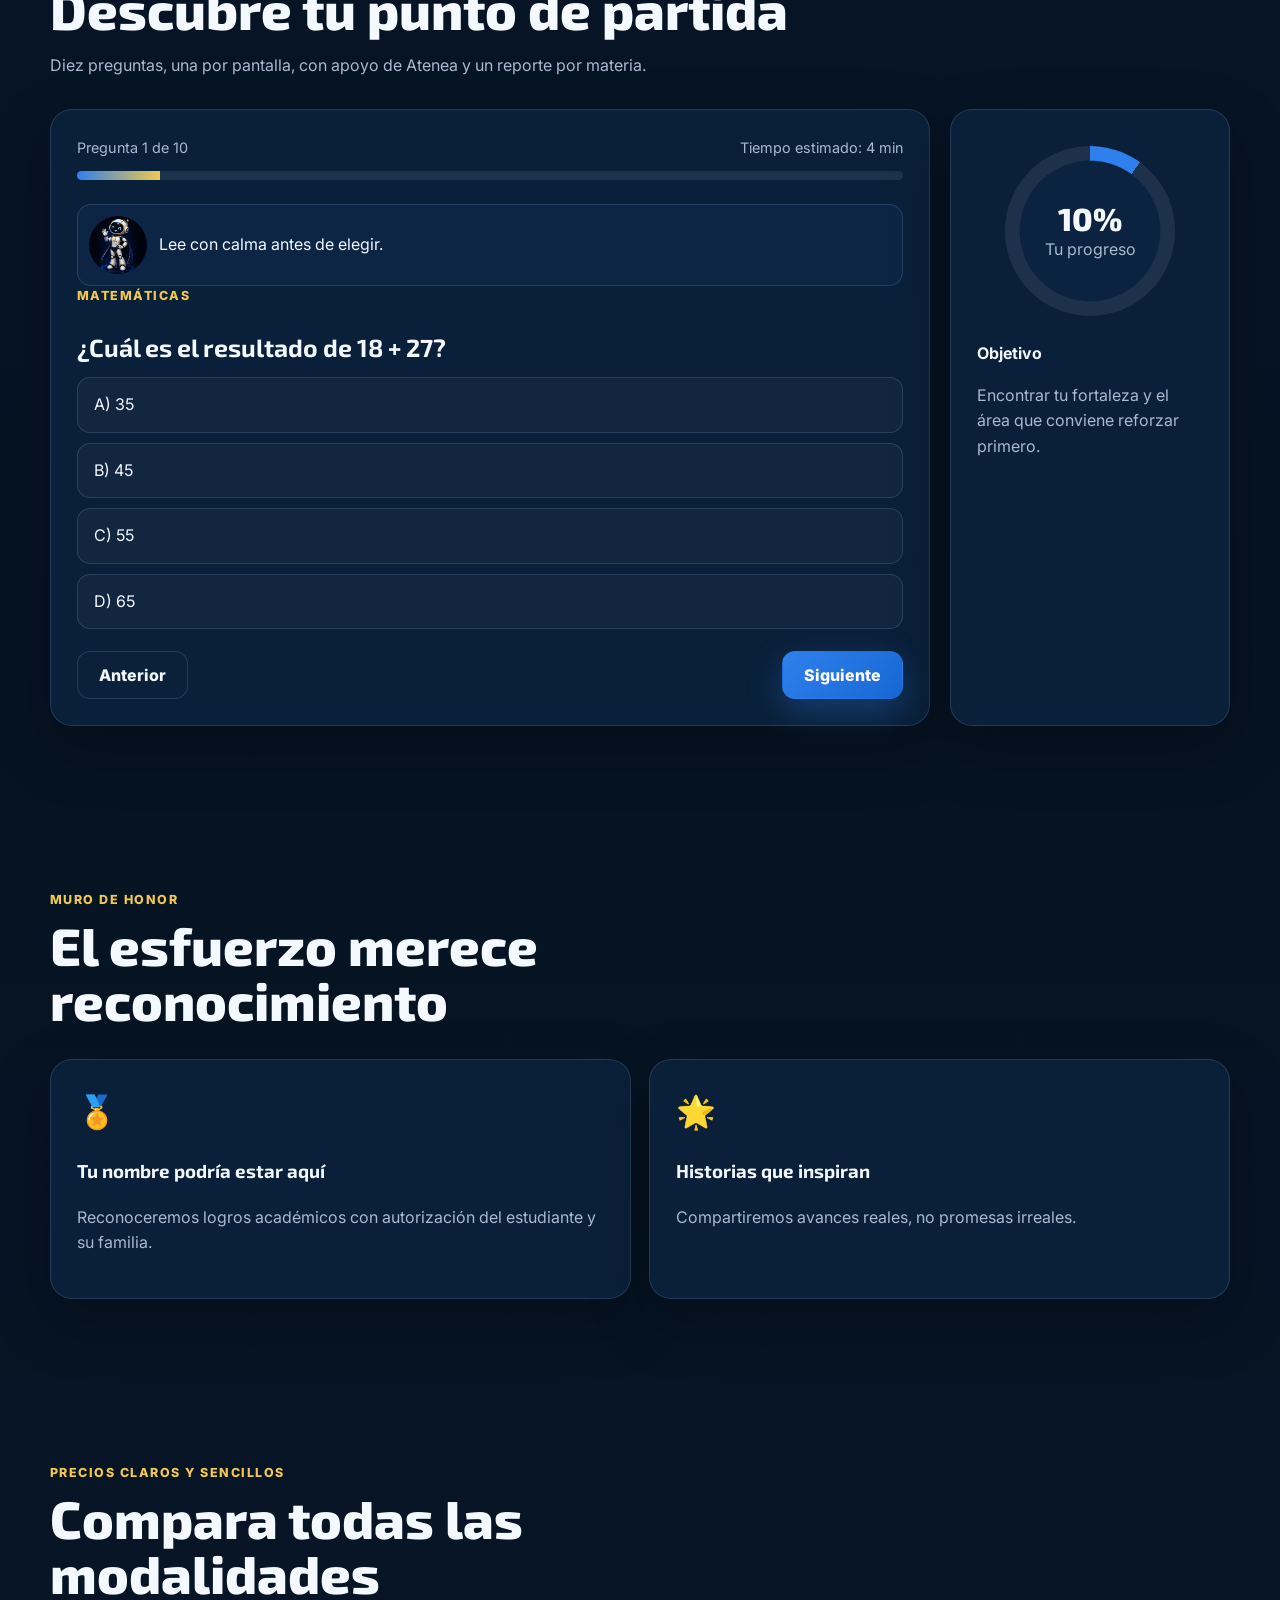
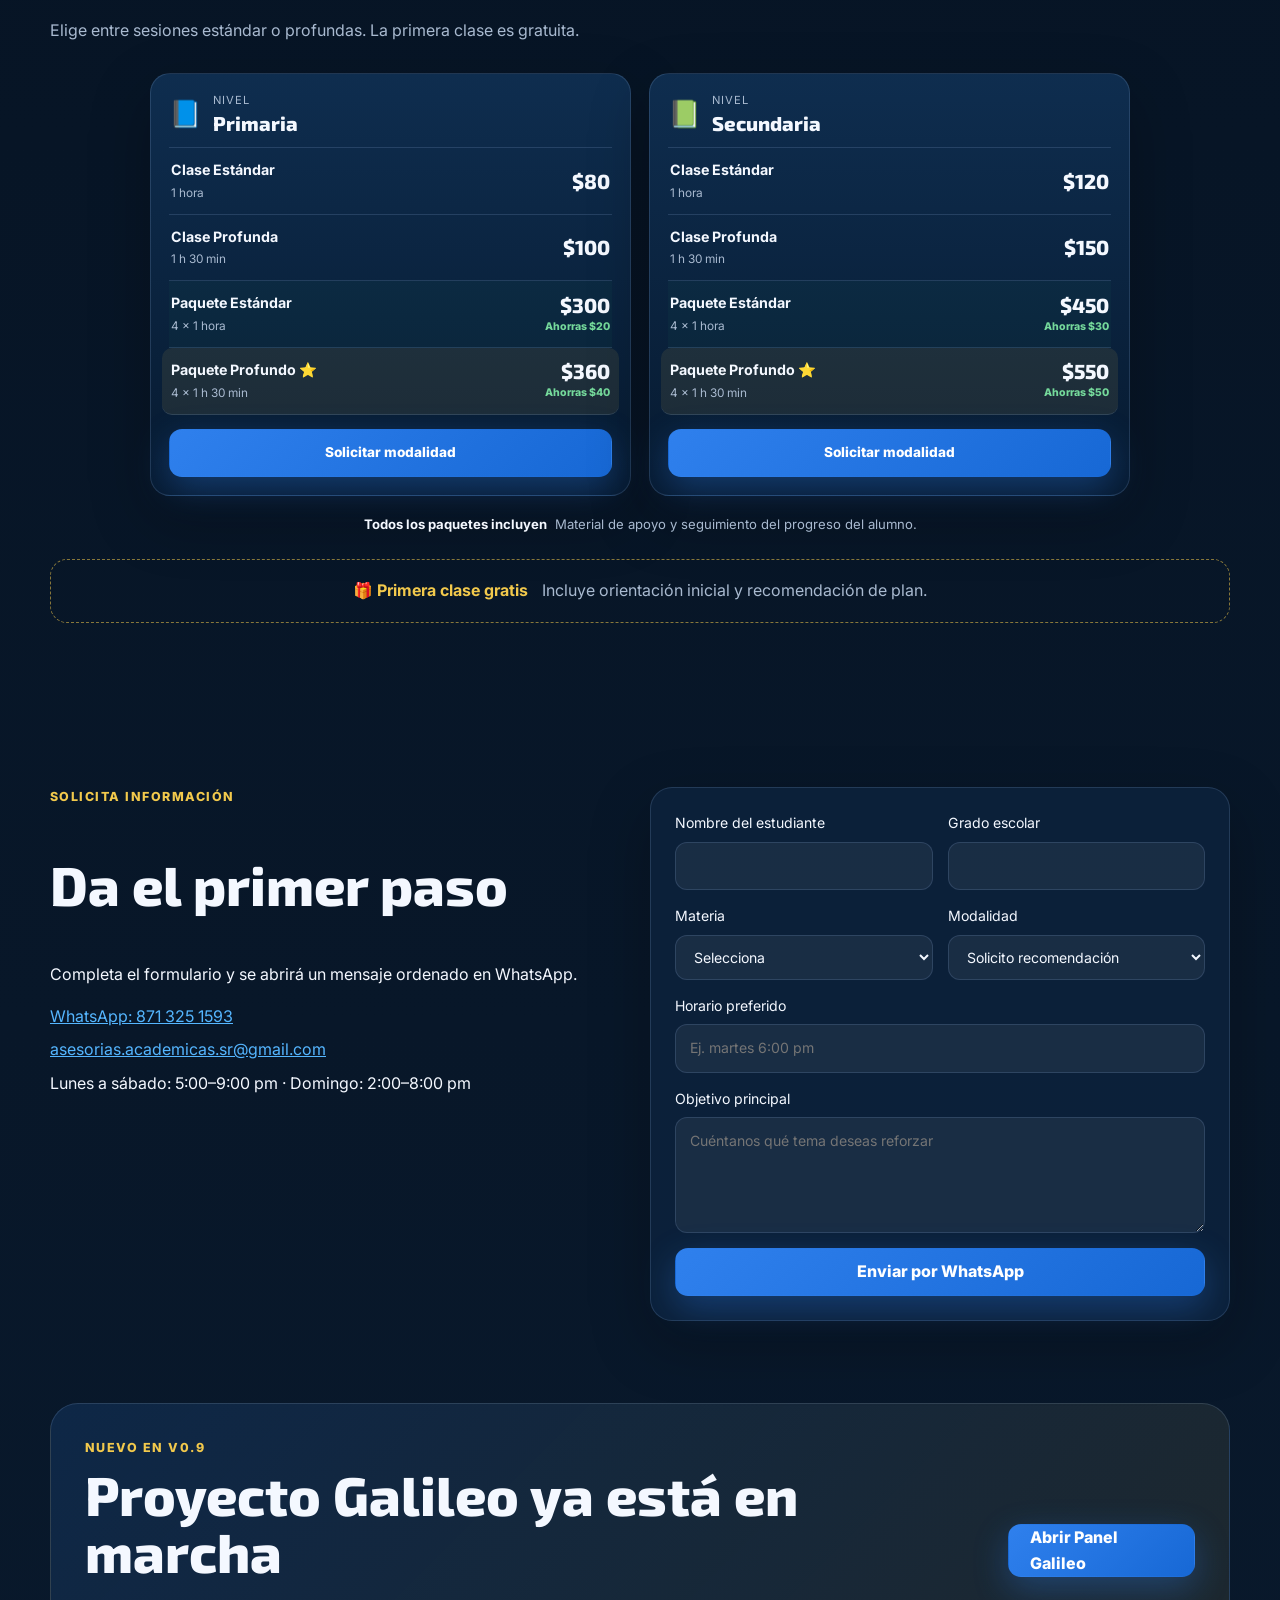
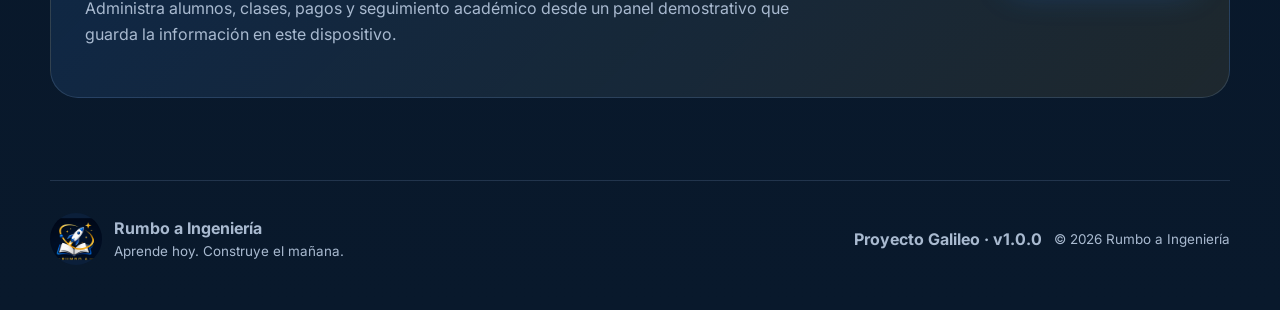
==== commit fcaae35b: "Add files via upload" ====
--- a/index.html
+++ b/index.html
@@ -5,7 +5,7 @@
   <meta name="viewport" content="width=device-width,initial-scale=1">
   <meta name="description" content="Rumbo a Ingeniería: plataforma educativa con asesorías de Matemáticas, Física e Inglés.">
   <meta name="theme-color" content="#07182d">
-  <title>Rumbo a Ingeniería | Proyecto Galileo v0.9.5</title>
+  <title>Rumbo a Ingeniería | Proyecto Galileo v1.0.0</title>
   <link rel="icon" type="image/png" href="favicon.png">
   <link rel="preconnect" href="https://fonts.googleapis.com">
   <link rel="preconnect" href="https://fonts.gstatic.com" crossorigin>
@@ -13,13 +13,14 @@
   <link rel="stylesheet" href="styles.css">
   <link rel="preload" as="image" href="atenea.jpg">
 </head>
-<body>
+<body class="is-booting">
 <canvas id="stars" aria-hidden="true"></canvas>
 
-<div id="splash" class="splash">
+<div id="splash" class="splash" aria-label="Cargando Rumbo a Ingeniería">
+  <div class="splash-rings" aria-hidden="true"><i></i><i></i><i></i></div>
   <img src="favicon.png" alt="">
   <strong>Rumbo a Ingeniería</strong>
-  <span>Proyecto Galileo · v0.9.5</span>
+  <span>Proyecto Galileo · v1.0.0</span>
 </div>
 
 <header class="site-header">
@@ -36,7 +37,8 @@
     <a href="#orientacion">Orientación</a>
     <a href="#precios">Precios</a>
      <a href="#contacto">Contacto</a>
-     <a href="admin.html" class="admin-nav-link">Panel Galileo</a>
+     <a href="portal.html" class="button secondary">Portal del alumno</a>
+          <a href="admin.html" class="admin-nav-link">Panel Galileo</a>
     <button id="theme-toggle" class="icon-button" aria-label="Cambiar tema">☀</button>
   </nav>
 </header>
@@ -283,7 +285,7 @@
 
 <footer>
   <div class="footer-brand"><img src="favicon.png" alt=""><div><b>Rumbo a Ingeniería</b><span>Aprende hoy. Construye el mañana.</span></div></div>
-  <div><b>Proyecto Galileo · v0.9.5</b><span>© 2026 Rumbo a Ingeniería</span></div>
+  <div><b>Proyecto Galileo · v1.0.0</b><span>© 2026 Rumbo a Ingeniería</span></div>
 </footer>
 
 <button id="back-to-top" aria-label="Volver arriba">↑</button>
--- a/styles.css
+++ b/styles.css
@@ -67,4 +67,100 @@
  .pricing-section{padding-left:12px;padding-right:12px}.compact-price-grid{gap:10px;grid-template-columns:repeat(2,minmax(0,1fr))}.compact-price-card{padding:10px;border-radius:14px}.compact-price-card header{gap:7px;padding-bottom:8px}.compact-price-card header .level-icon{font-size:1.2rem}.compact-price-card h3{font-size:.96rem}.compact-price-card header small{font-size:.58rem}.price-row{gap:5px;padding:8px 0}.price-row b{font-size:.69rem;line-height:1.15}.price-row span{font-size:.59rem}.price-row>strong,.price-value strong{font-size:.94rem}.price-value em{font-size:.51rem}.price-row.recommended{margin:0 -4px;padding-left:4px;padding-right:4px}.compact-cta{font-size:.68rem;padding:8px 5px;margin-top:9px}.package-benefit{font-size:.7rem;text-align:center;margin-top:12px}.first-class-note{padding:10px 12px;margin-top:12px}.first-class-note b,.first-class-note span{font-size:.72rem}
 }
 @media(max-width:370px){.compact-price-card{padding:8px}.price-row b{font-size:.63rem}.price-row span{font-size:.54rem}.price-row>strong,.price-value strong{font-size:.86rem}.price-value em{font-size:.47rem}.compact-cta{font-size:.62rem}}
-@media(prefers-reduced-motion:reduce){.splash img,.splash strong,.splash span,.reveal.visible{animation:none!important}}
+
+
+
+/* v0.9.5.1 — Animación de entrada garantizada */
+body.is-booting{overflow:hidden}
+.splash{
+  display:grid!important;
+  opacity:1;
+  visibility:visible;
+  transform:none;
+  min-height:100dvh;
+  overflow:hidden;
+  isolation:isolate;
+}
+.splash::before{
+  content:"";
+  position:absolute;
+  inset:-25%;
+  z-index:-2;
+  background:
+    radial-gradient(circle at 50% 50%,rgba(47,128,237,.28),transparent 28%),
+    radial-gradient(circle at 28% 30%,rgba(85,182,255,.16),transparent 22%),
+    radial-gradient(circle at 72% 68%,rgba(242,201,76,.12),transparent 20%);
+  animation:splashNebula 2.8s ease-in-out infinite alternate;
+}
+.splash::after{
+  content:"";
+  position:absolute;
+  inset:0;
+  z-index:-1;
+  background:linear-gradient(135deg,rgba(255,255,255,.03),transparent 35%,rgba(85,182,255,.04));
+}
+.splash-rings{position:absolute;left:50%;top:50%;width:270px;height:270px;transform:translate(-50%,-58%);z-index:-1}
+.splash-rings i{position:absolute;inset:0;border:1px solid rgba(85,182,255,.25);border-radius:50%;animation:splashRing 2.1s ease-out infinite}
+.splash-rings i:nth-child(2){animation-delay:.45s}.splash-rings i:nth-child(3){animation-delay:.9s}
+.splash img{
+  width:154px;
+  filter:drop-shadow(0 18px 32px rgba(47,128,237,.38));
+  animation:galileoLogoEntrance 1s cubic-bezier(.16,1,.3,1) both,logoFloat 2.4s 1s ease-in-out infinite;
+}
+.splash strong{animation:galileoTextEntrance .7s .35s both}
+.splash span{animation:galileoTextEntrance .7s .52s both}
+.splash.hide{
+  opacity:0;
+  visibility:hidden;
+  transform:scale(1.055);
+  transition:opacity .62s ease,visibility .62s ease,transform .75s cubic-bezier(.2,.8,.2,1);
+}
+.site-header{transform:translateY(-105%);opacity:0}
+body.page-ready .site-header{animation:headerDrop .65s .05s cubic-bezier(.2,.85,.2,1) forwards}
+.hero-copy.reveal.visible{animation:heroCopyEntrance .85s cubic-bezier(.16,1,.3,1) both}
+.hero-visual.reveal.visible{animation:heroVisualEntrance .95s .12s cubic-bezier(.16,1,.3,1) both}
+.reveal{opacity:0;transform:translateY(30px) scale(.985)}
+.reveal.visible{animation:sectionReveal .7s cubic-bezier(.16,1,.3,1) both}
+.mission-grid .reveal.visible,.badges-grid .reveal.visible,.resource-grid .reveal.visible,
+.compact-price-grid .reveal.visible,.dashboard-grid .reveal.visible{
+  animation-delay:var(--stagger-delay,0ms);
+}
+.button,.compact-cta,.mini-button,.mission-button,.resource-card button{
+  transition:transform .2s ease,box-shadow .2s ease,filter .2s ease,border-color .2s ease;
+}
+.button:hover,.compact-cta:hover,.mini-button:hover,.mission-button:hover,.resource-card button:hover{
+  transform:translateY(-2px) scale(1.015);
+  filter:brightness(1.08);
+}
+.button:active,.compact-cta:active,.mini-button:active,.mission-button:active,.resource-card button:active{
+  transform:scale(.97);
+}
+.atenea-portrait img,.athena-toggle img{animation:ateneaBreathing 4.2s ease-in-out infinite}
+
+@keyframes galileoLogoEntrance{
+  0%{opacity:0;transform:translateY(32px) scale(.52) rotate(-10deg)}
+  62%{opacity:1;transform:translateY(-5px) scale(1.06) rotate(2deg)}
+  100%{opacity:1;transform:none}
+}
+@keyframes galileoTextEntrance{from{opacity:0;transform:translateY(15px);letter-spacing:.18em}to{opacity:1;transform:none;letter-spacing:normal}}
+@keyframes logoFloat{50%{transform:translateY(-7px)}}
+@keyframes splashRing{0%{opacity:.65;transform:scale(.45)}100%{opacity:0;transform:scale(1.18)}}
+@keyframes splashNebula{to{transform:translate3d(2%,-2%,0) scale(1.05)}}
+@keyframes headerDrop{to{opacity:1;transform:none}}
+@keyframes heroCopyEntrance{from{opacity:0;transform:translateX(-46px)}to{opacity:1;transform:none}}
+@keyframes heroVisualEntrance{from{opacity:0;transform:translateX(48px) scale(.9)}to{opacity:1;transform:none}}
+@keyframes sectionReveal{from{opacity:0;transform:translateY(30px) scale(.985)}to{opacity:1;transform:none}}
+@keyframes ateneaBreathing{50%{transform:translateY(-5px) scale(1.008)}}
+
+@media(max-width:640px){
+  .splash img{width:132px}
+  .splash-rings{width:225px;height:225px}
+  .hero-copy.reveal.visible{animation-name:sectionReveal}
+  .hero-visual.reveal.visible{animation-name:sectionReveal}
+}
+/* Se mantiene una versión ligera, pero visible, aun con movimiento reducido. */
+@media(prefers-reduced-motion:reduce){
+  .orbit,.atenea-portrait img,.athena-toggle img{animation:none}
+  .splash-rings i{animation-duration:3.5s}
+  .reveal.visible{animation-duration:.32s}
+}
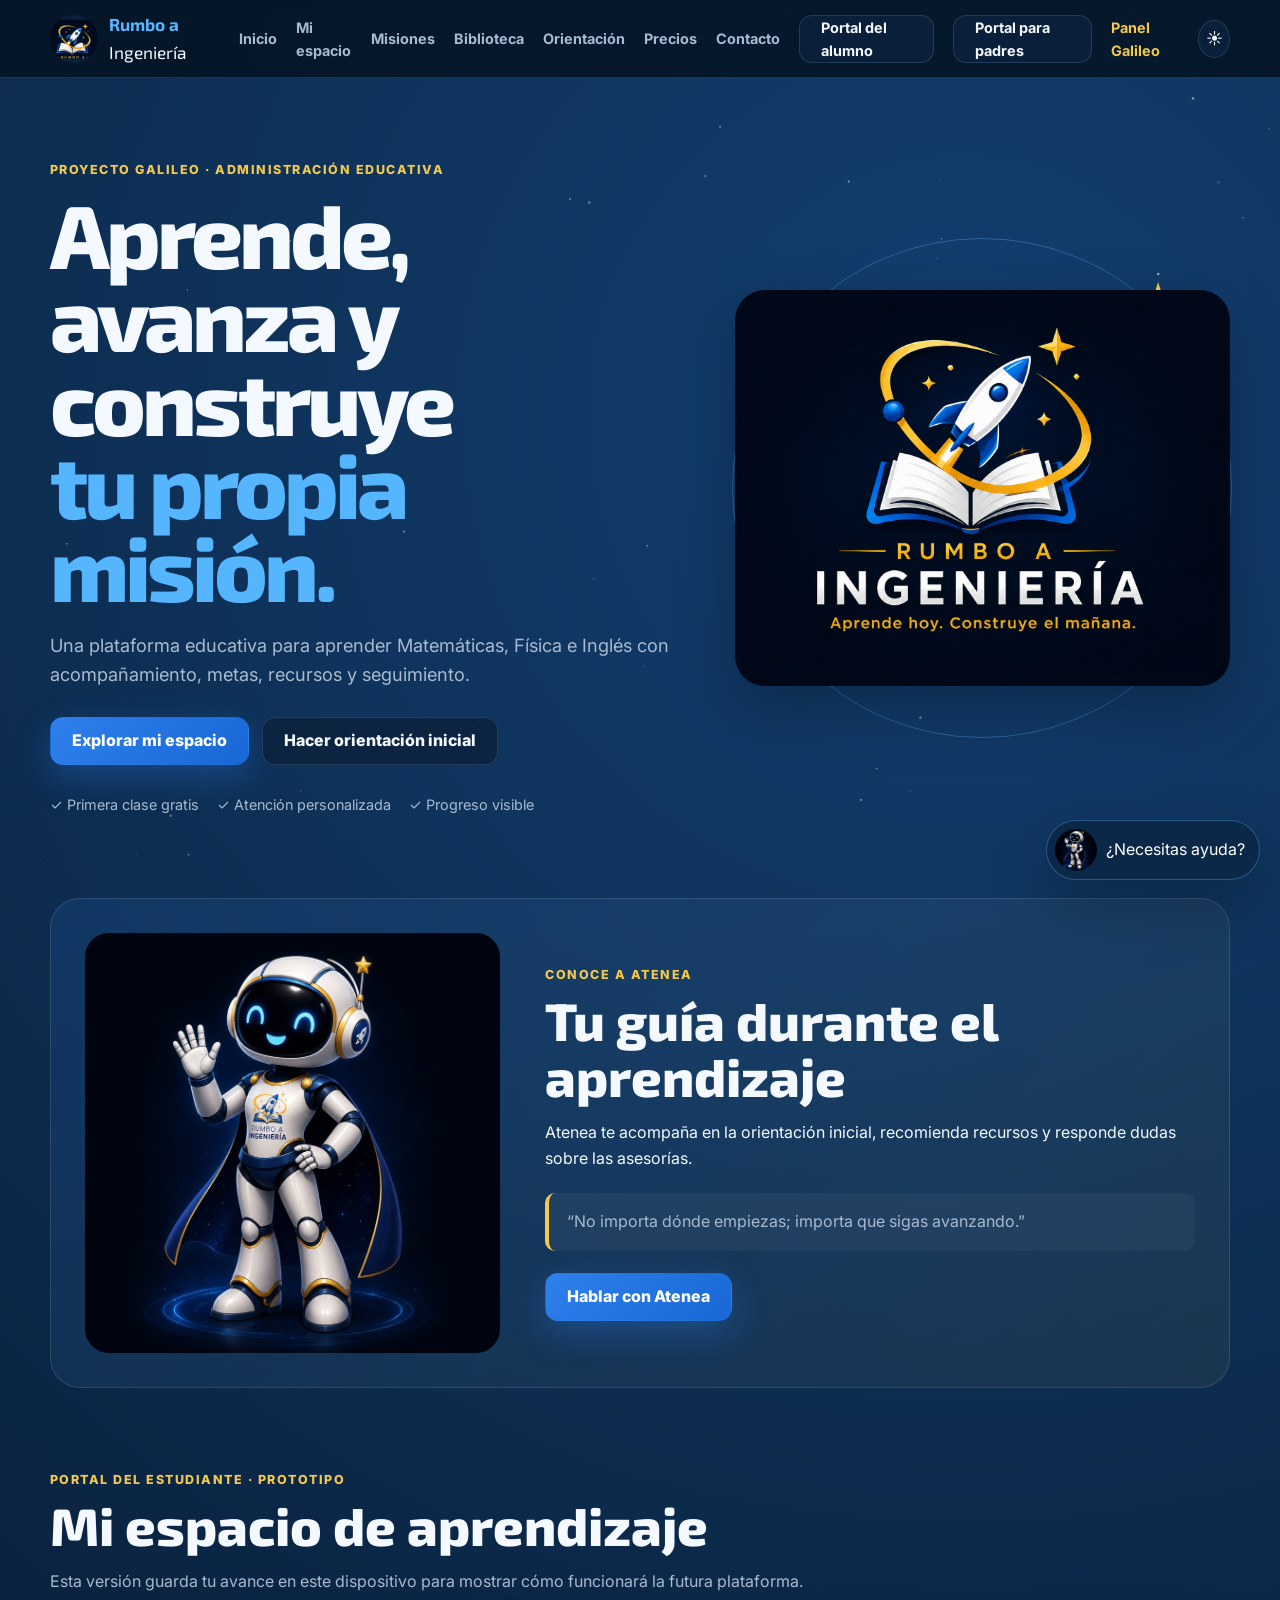
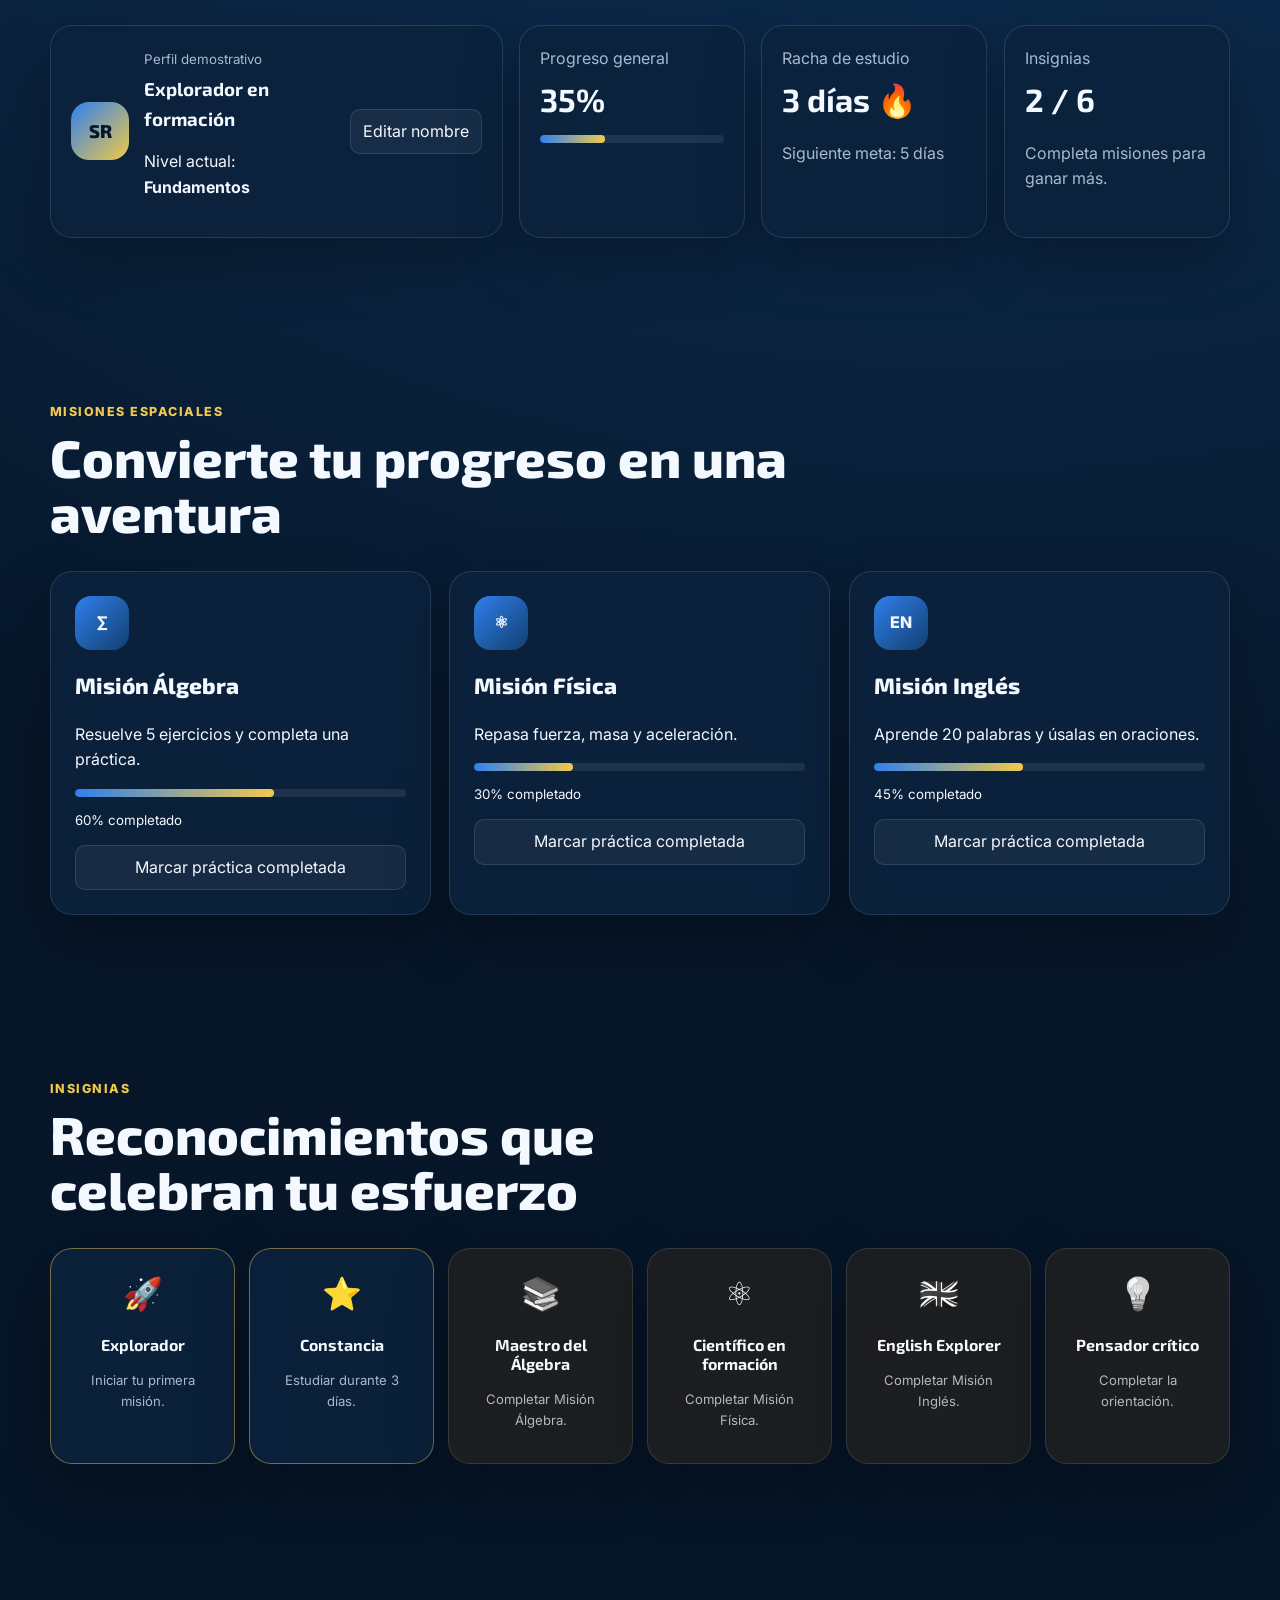
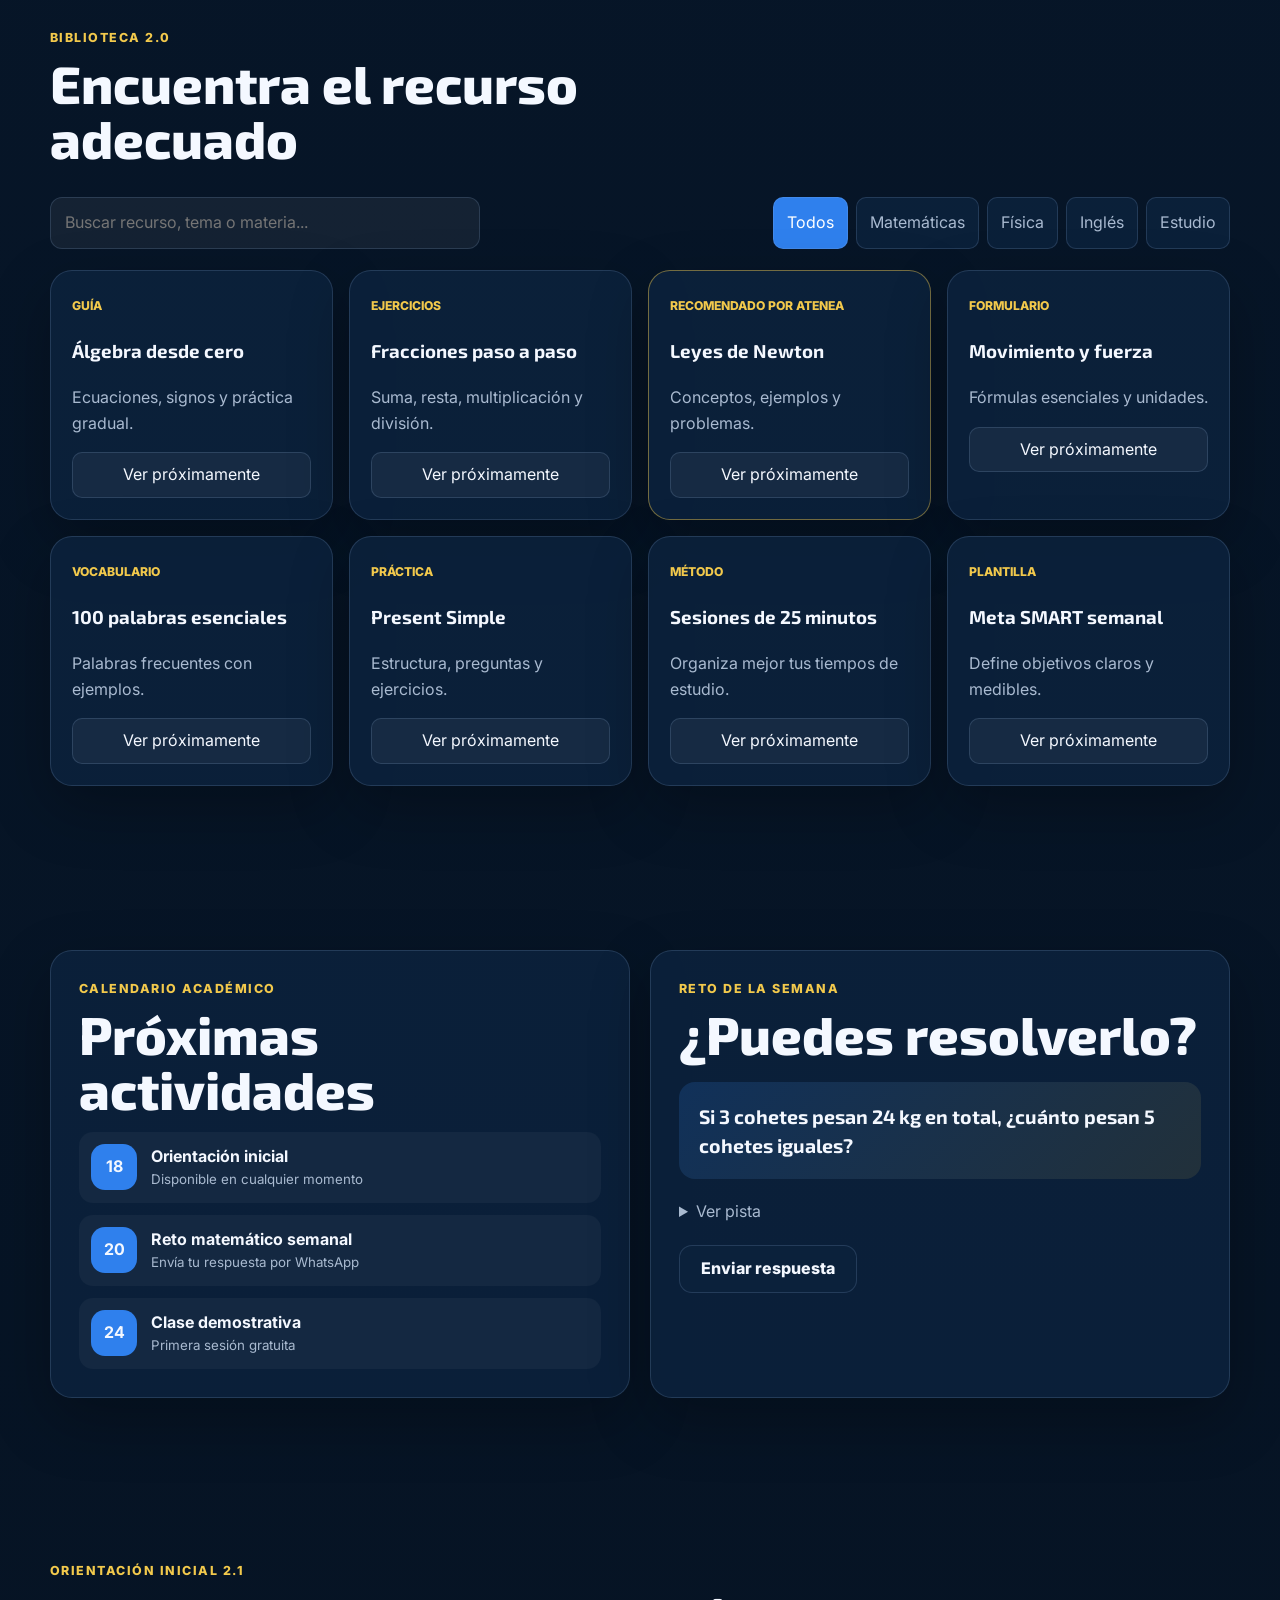
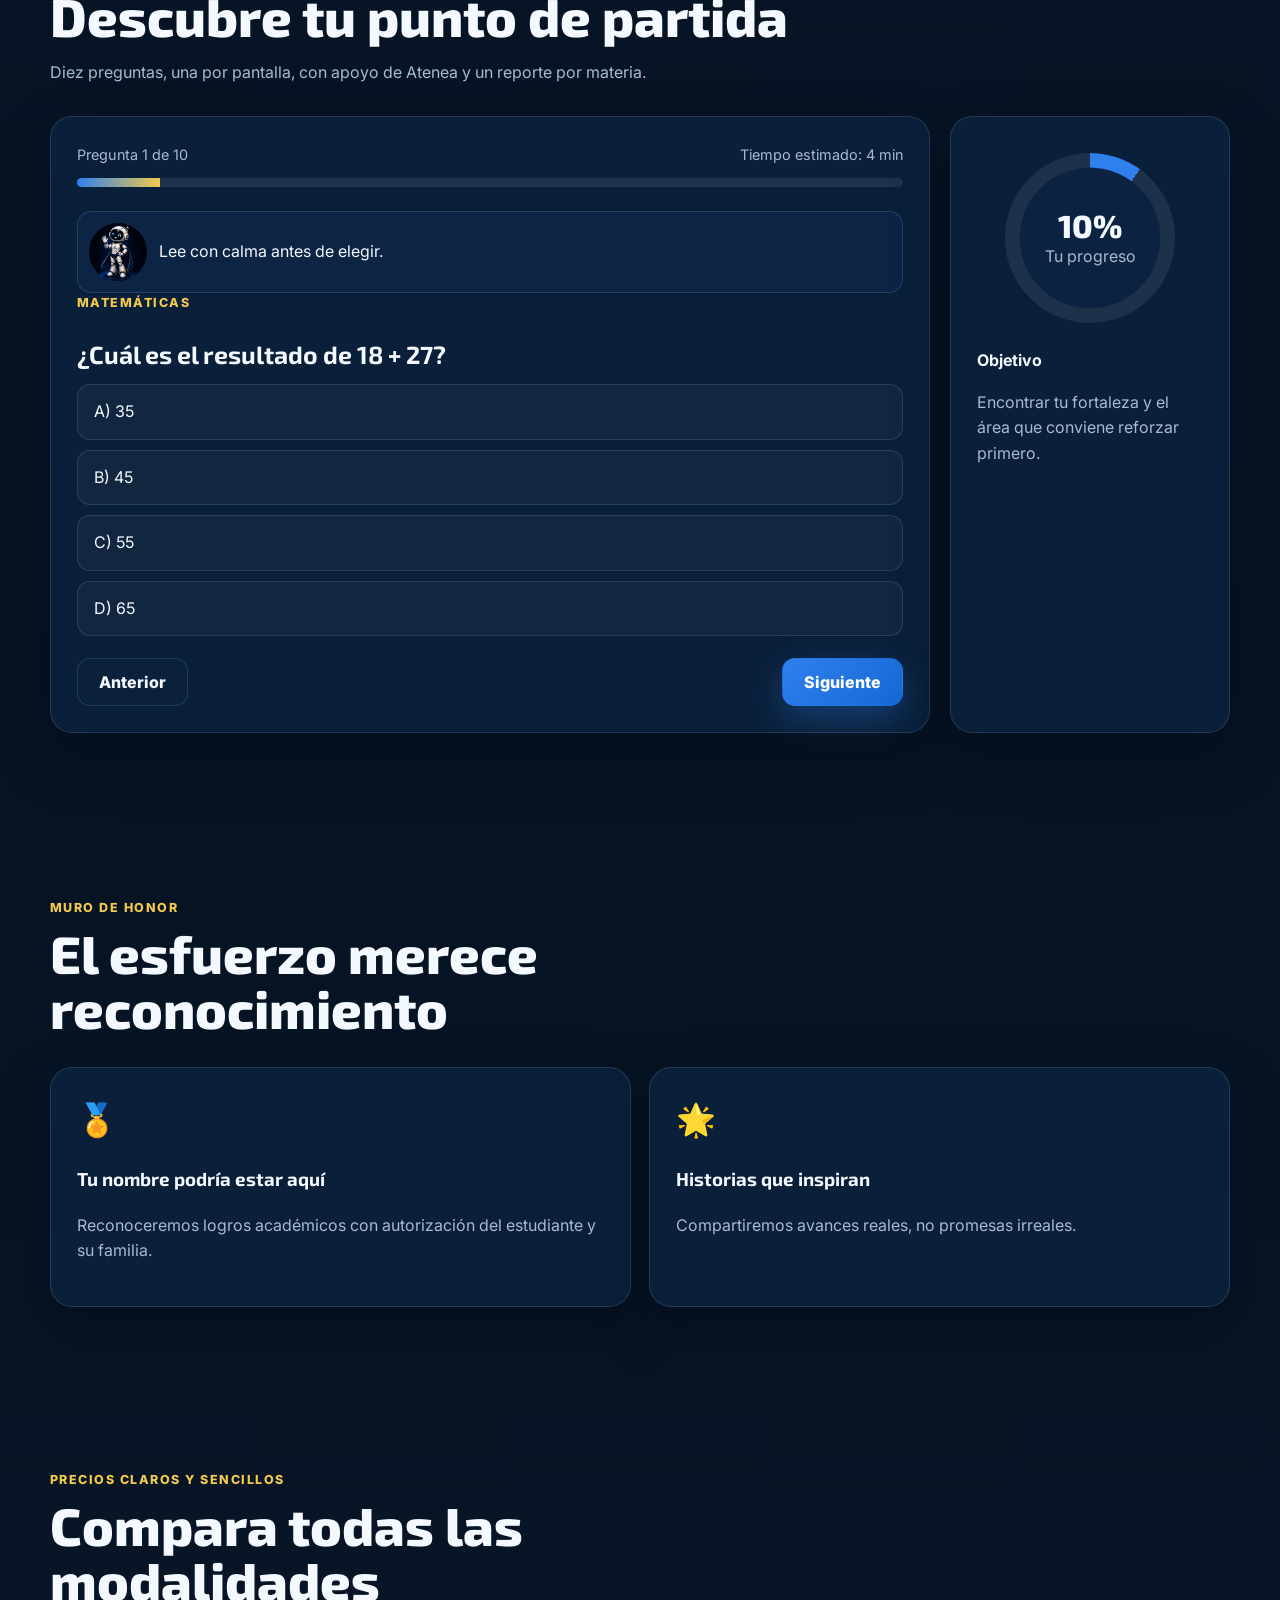
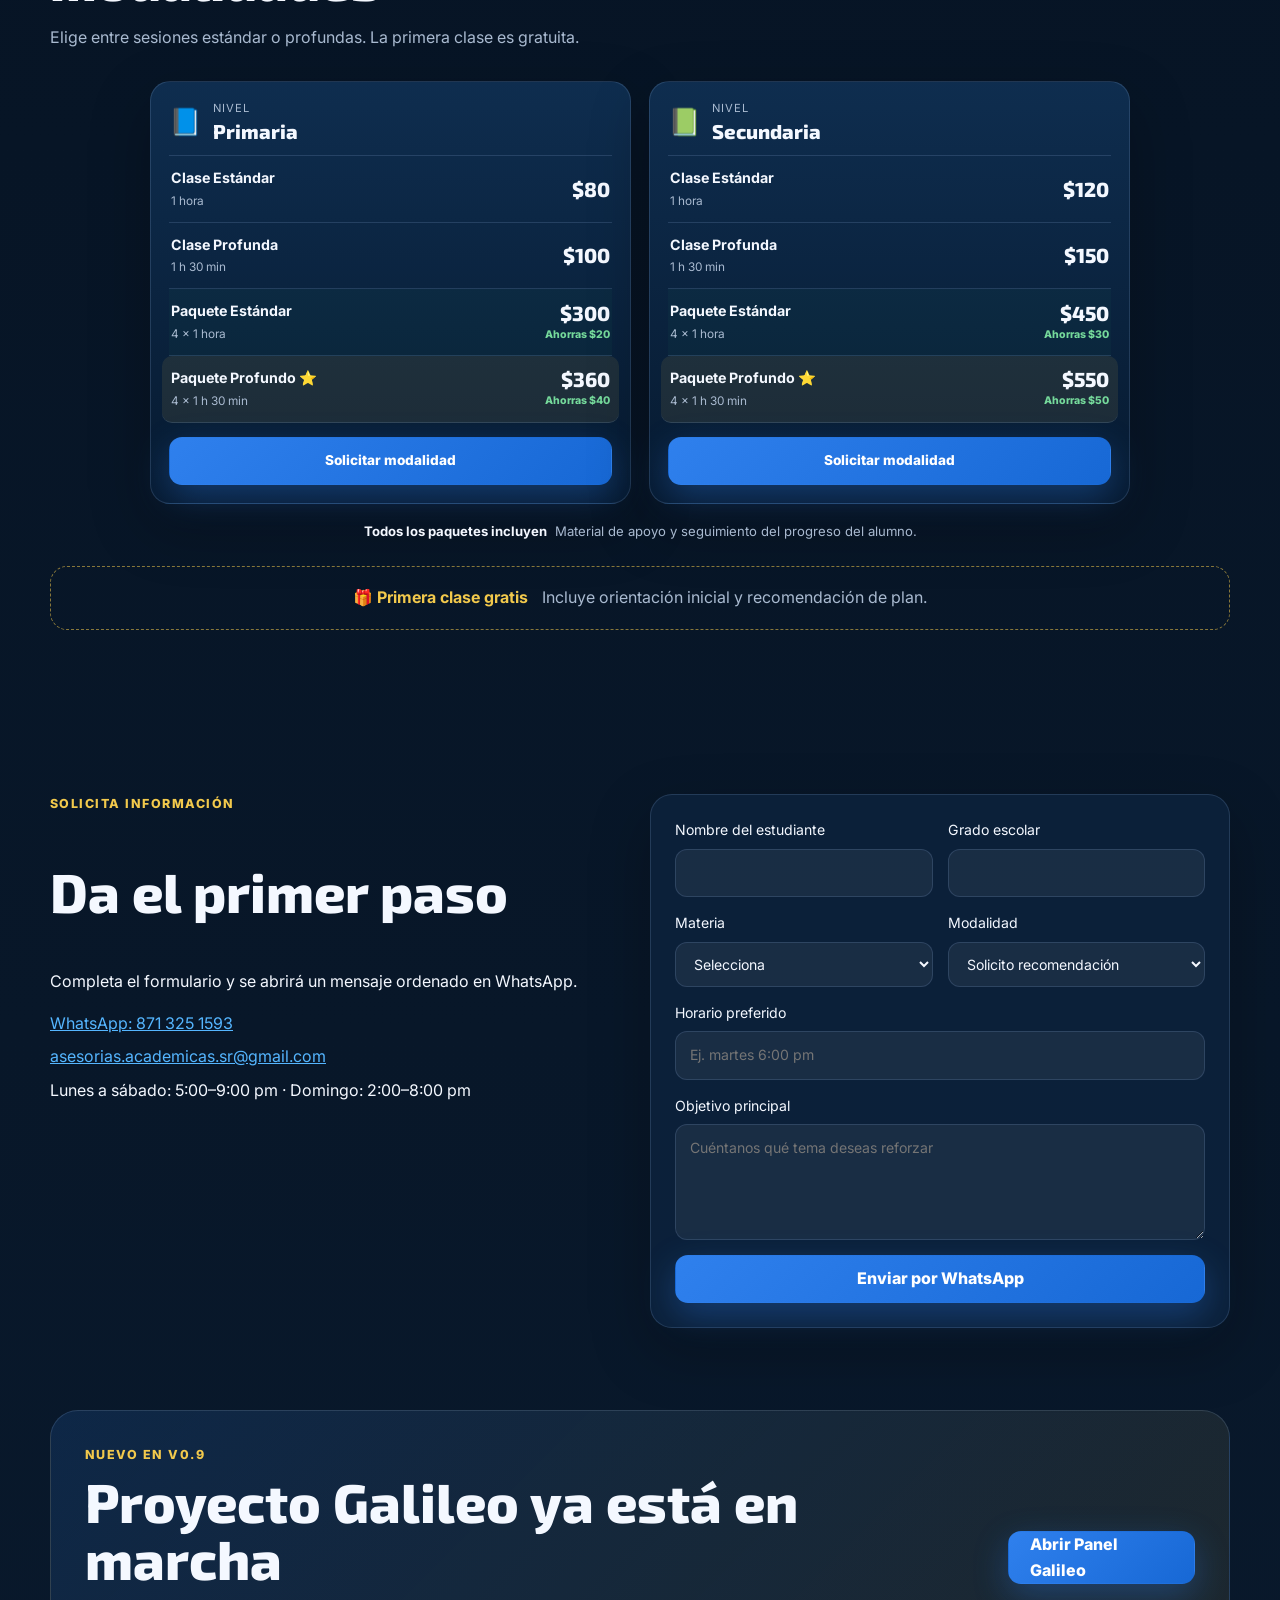
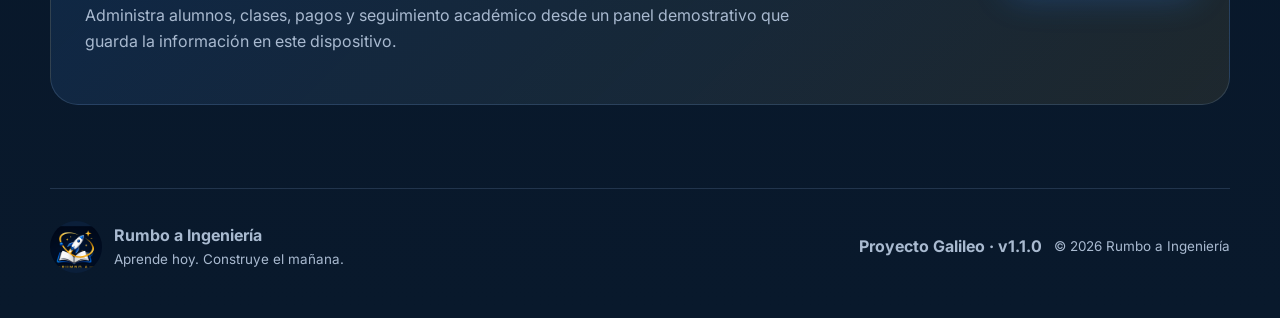
==== commit 1e63f777: "Add files via upload" ====
--- a/index.html
+++ b/index.html
@@ -5,7 +5,7 @@
   <meta name="viewport" content="width=device-width,initial-scale=1">
   <meta name="description" content="Rumbo a Ingeniería: plataforma educativa con asesorías de Matemáticas, Física e Inglés.">
   <meta name="theme-color" content="#07182d">
-  <title>Rumbo a Ingeniería | Proyecto Galileo v1.0.0</title>
+  <title>Rumbo a Ingeniería | Proyecto Galileo v1.1.0</title>
   <link rel="icon" type="image/png" href="favicon.png">
   <link rel="preconnect" href="https://fonts.googleapis.com">
   <link rel="preconnect" href="https://fonts.gstatic.com" crossorigin>
@@ -20,7 +20,7 @@
   <div class="splash-rings" aria-hidden="true"><i></i><i></i><i></i></div>
   <img src="favicon.png" alt="">
   <strong>Rumbo a Ingeniería</strong>
-  <span>Proyecto Galileo · v1.0.0</span>
+  <span>Proyecto Galileo · v1.1.0</span>
 </div>
 
 <header class="site-header">
@@ -38,6 +38,7 @@
     <a href="#precios">Precios</a>
      <a href="#contacto">Contacto</a>
      <a href="portal.html" class="button secondary">Portal del alumno</a>
+          <a href="parent.html" class="button secondary">Portal para padres</a>
           <a href="admin.html" class="admin-nav-link">Panel Galileo</a>
     <button id="theme-toggle" class="icon-button" aria-label="Cambiar tema">☀</button>
   </nav>
@@ -285,7 +286,7 @@
 
 <footer>
   <div class="footer-brand"><img src="favicon.png" alt=""><div><b>Rumbo a Ingeniería</b><span>Aprende hoy. Construye el mañana.</span></div></div>
-  <div><b>Proyecto Galileo · v1.0.0</b><span>© 2026 Rumbo a Ingeniería</span></div>
+  <div><b>Proyecto Galileo · v1.1.0</b><span>© 2026 Rumbo a Ingeniería</span></div>
 </footer>
 
 <button id="back-to-top" aria-label="Volver arriba">↑</button>
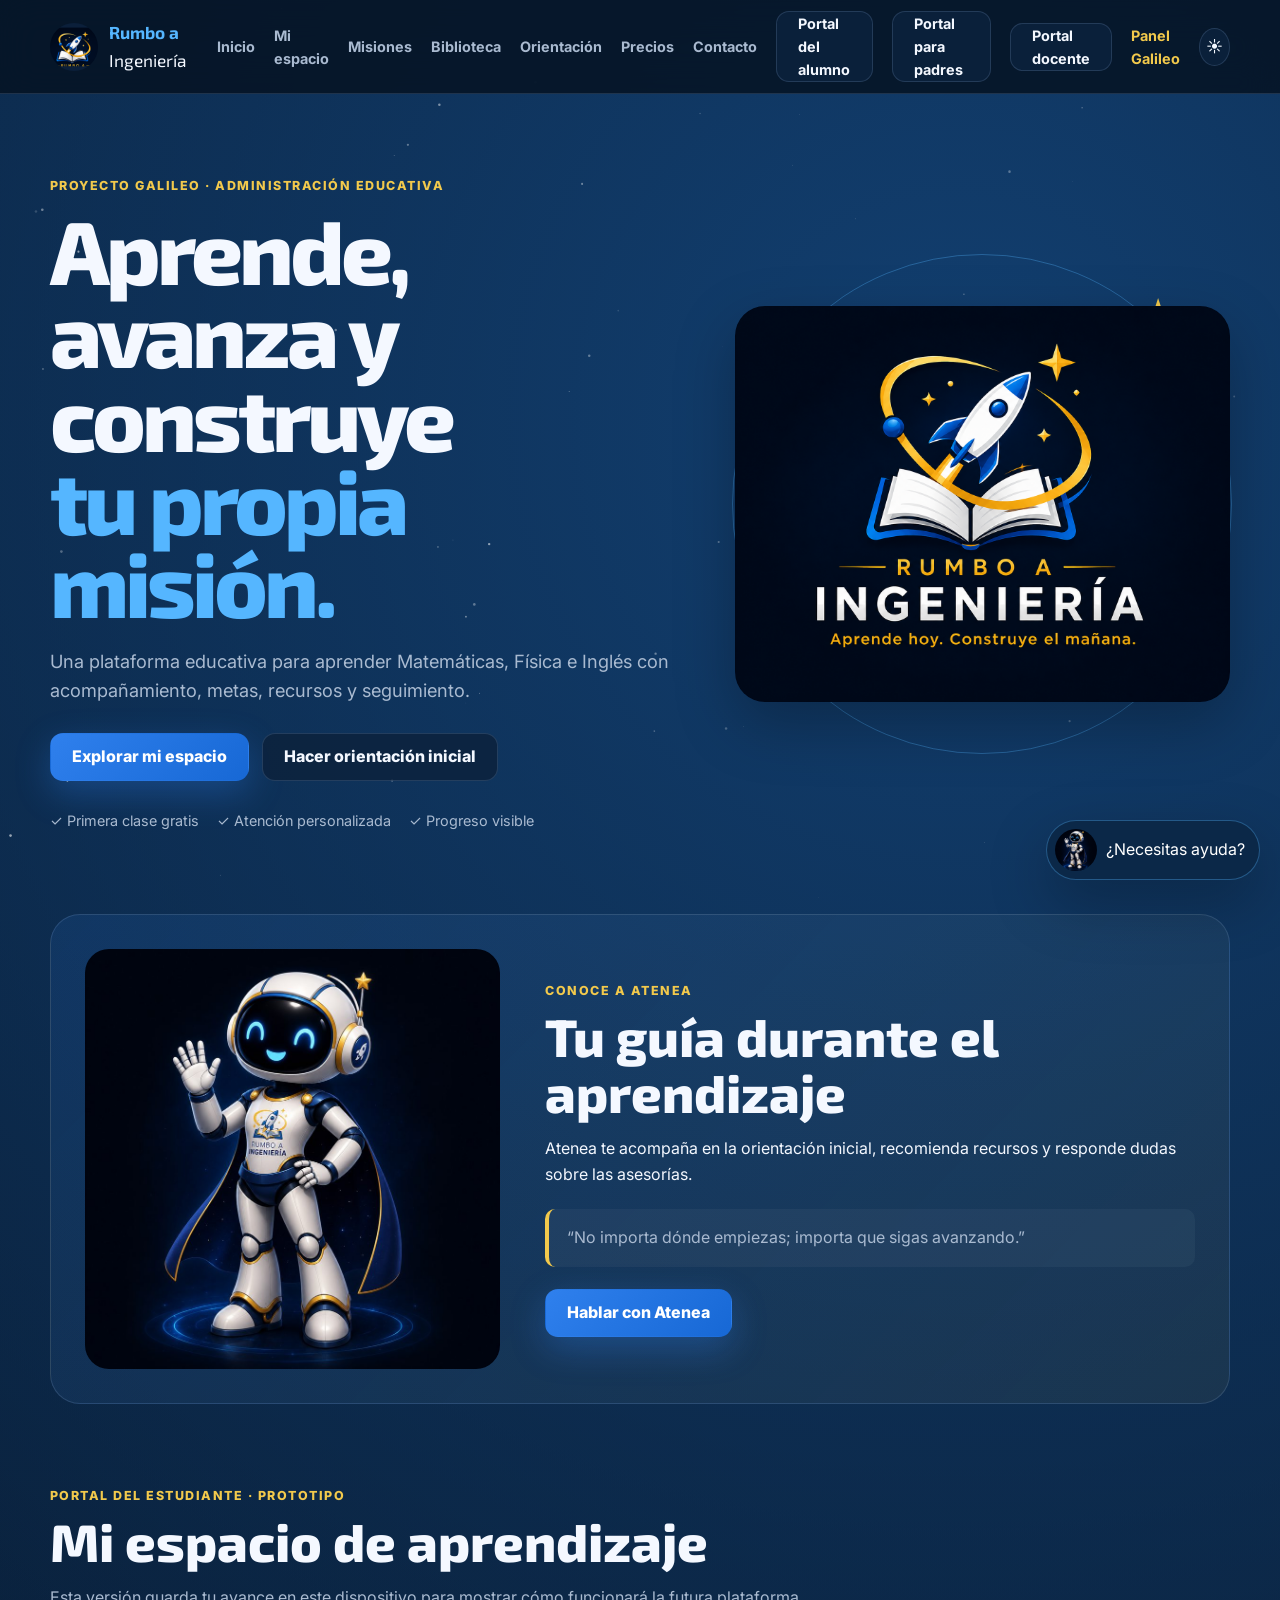
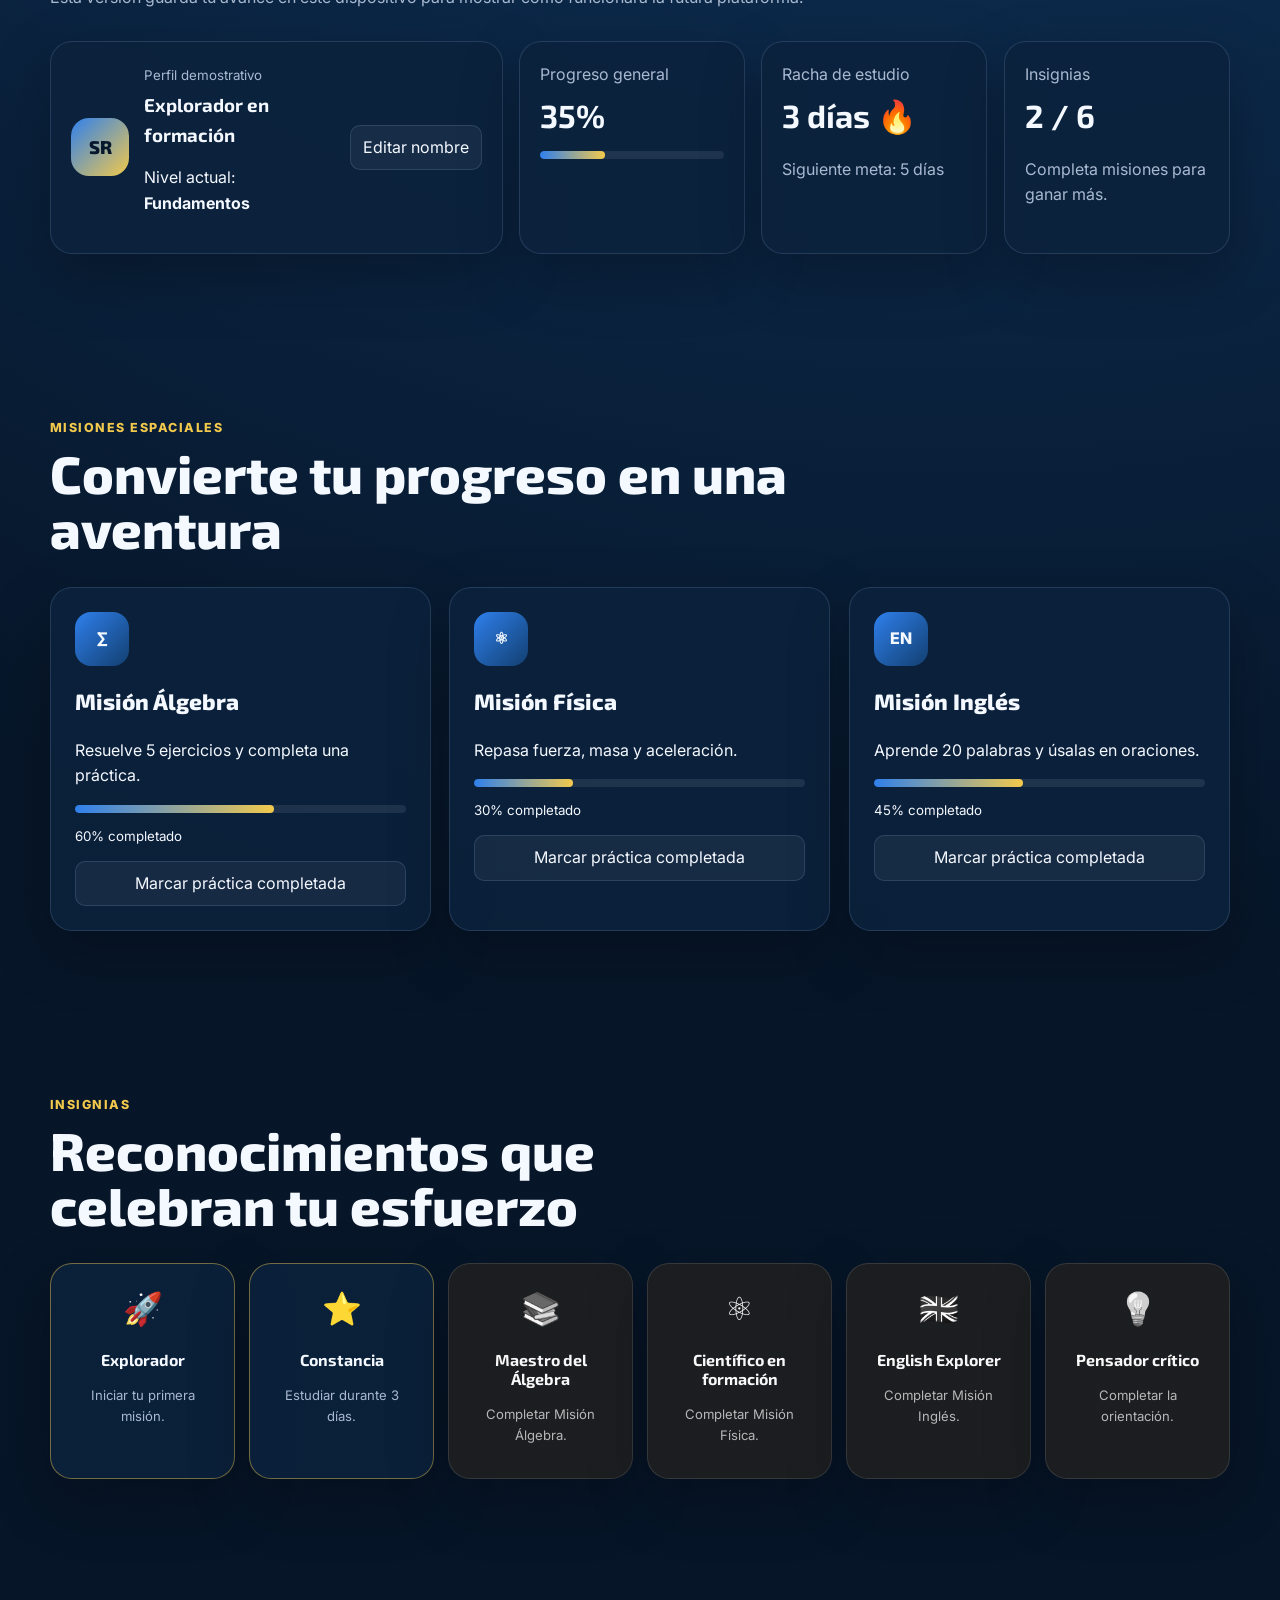
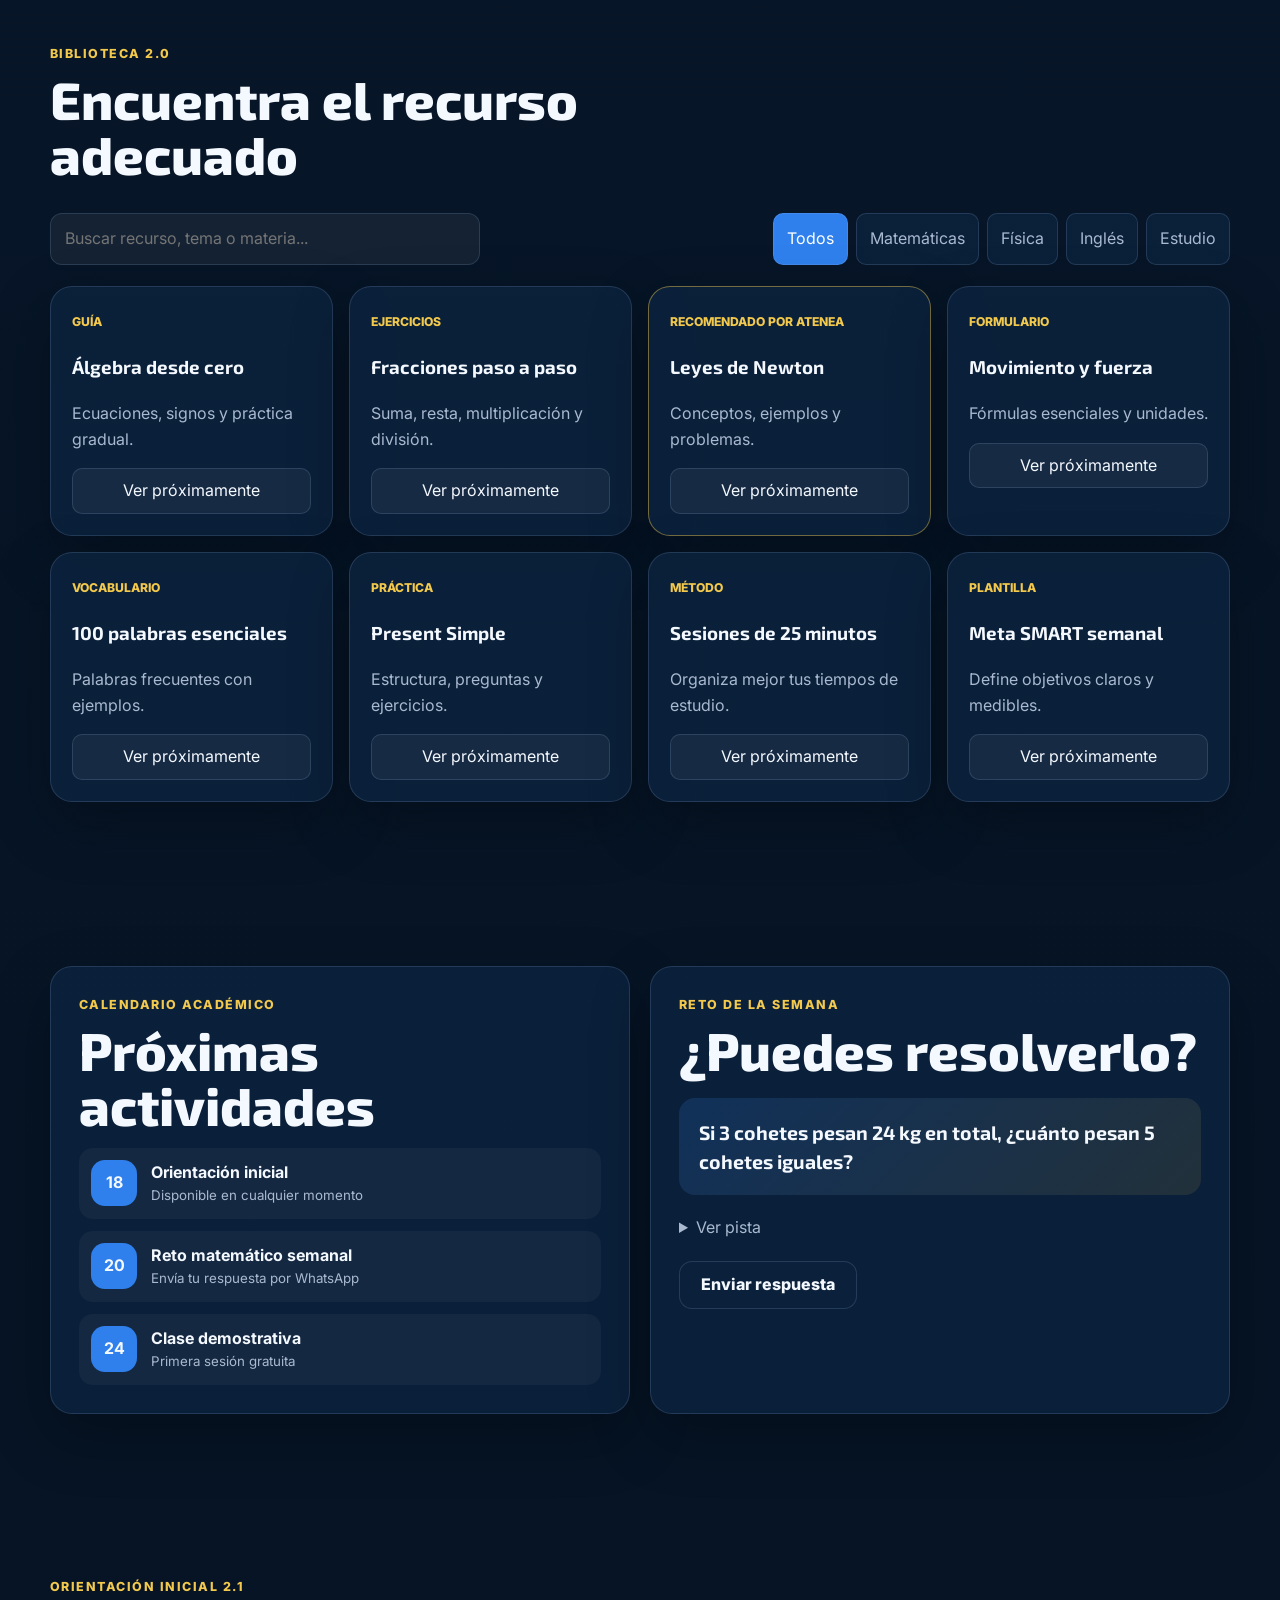
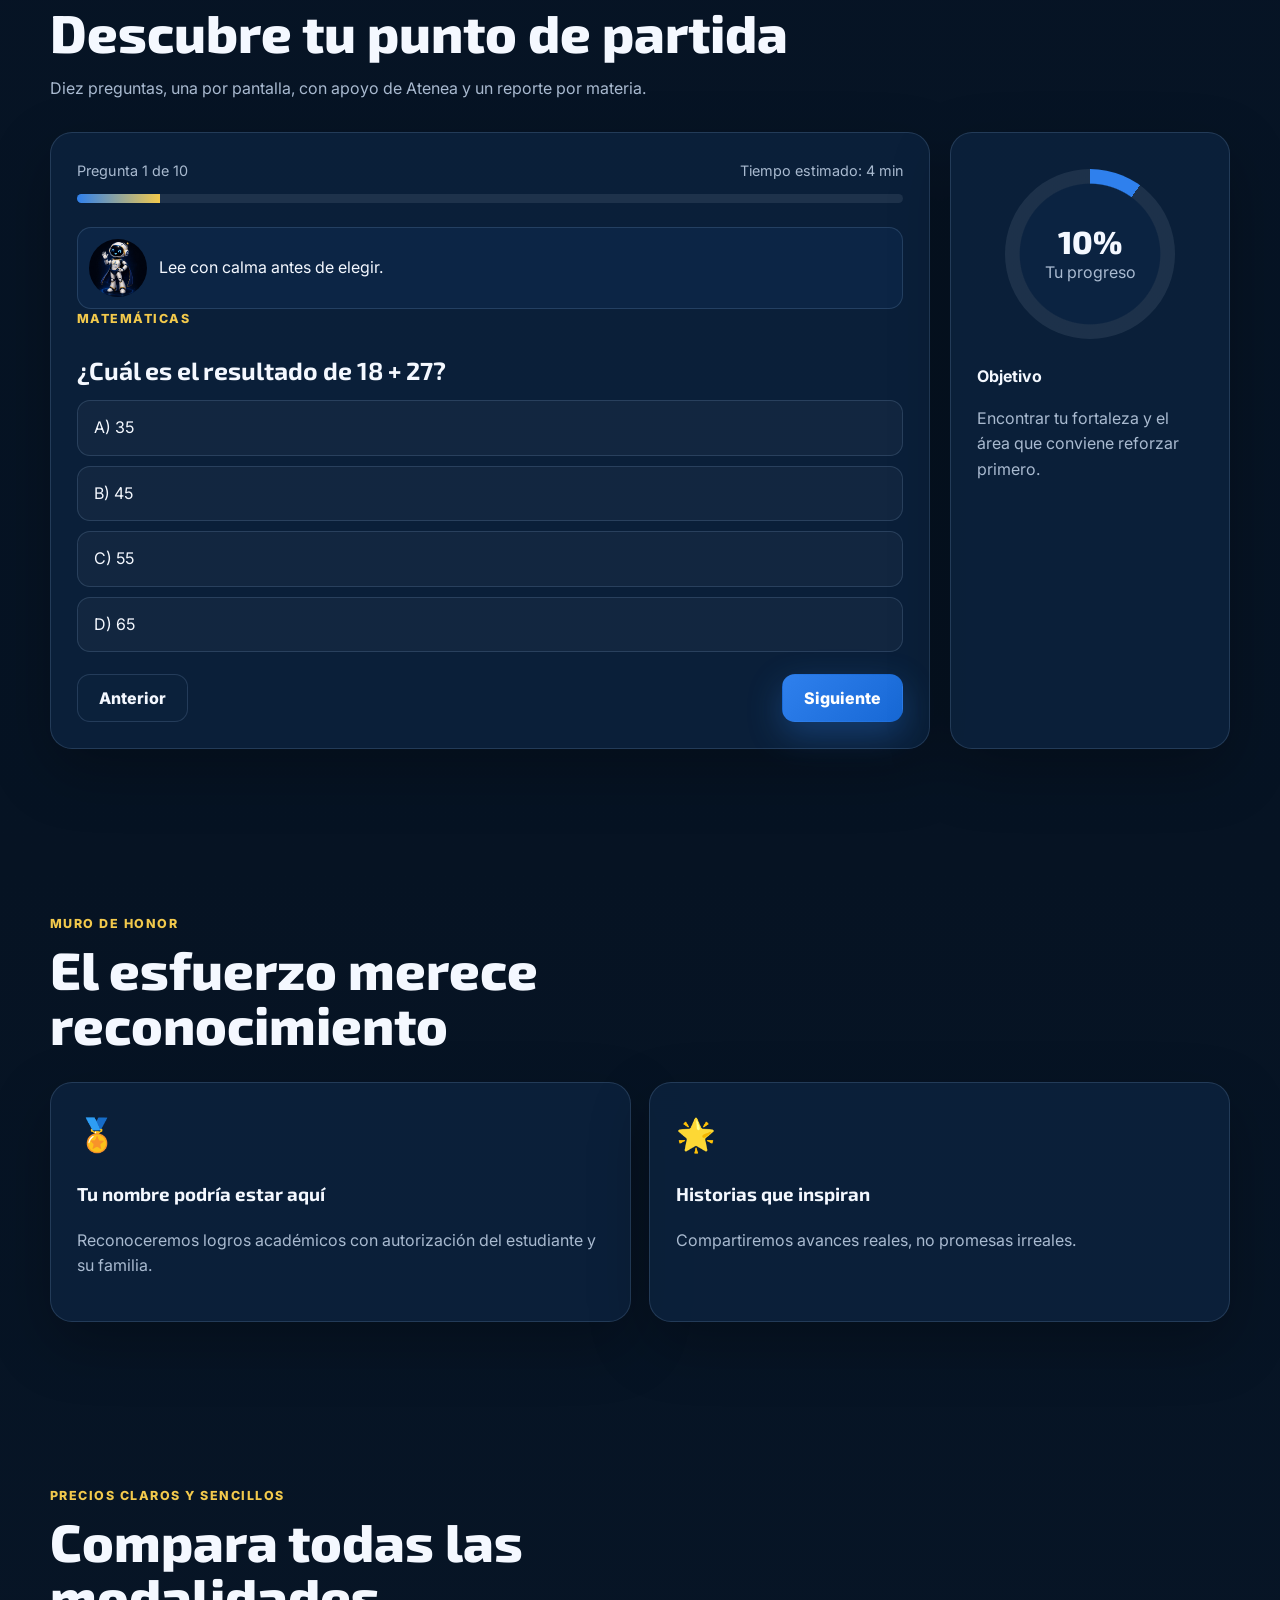
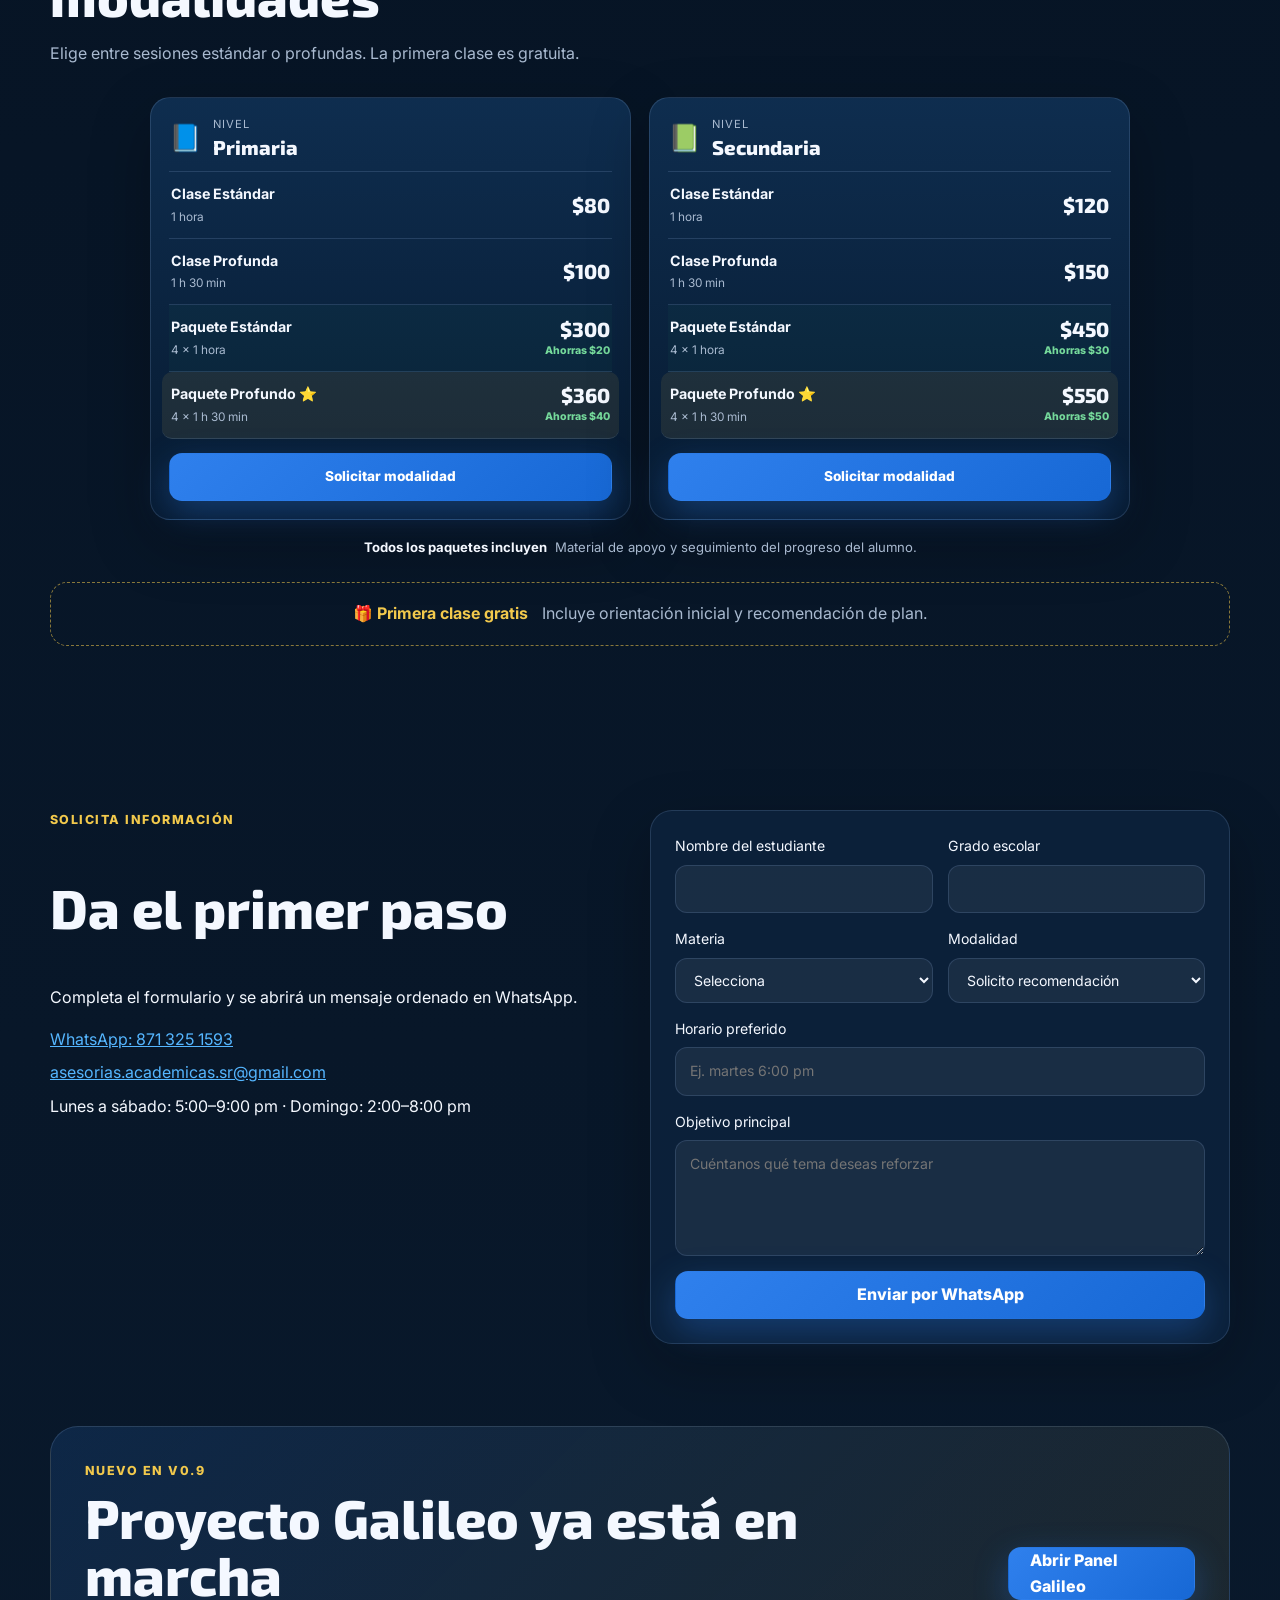
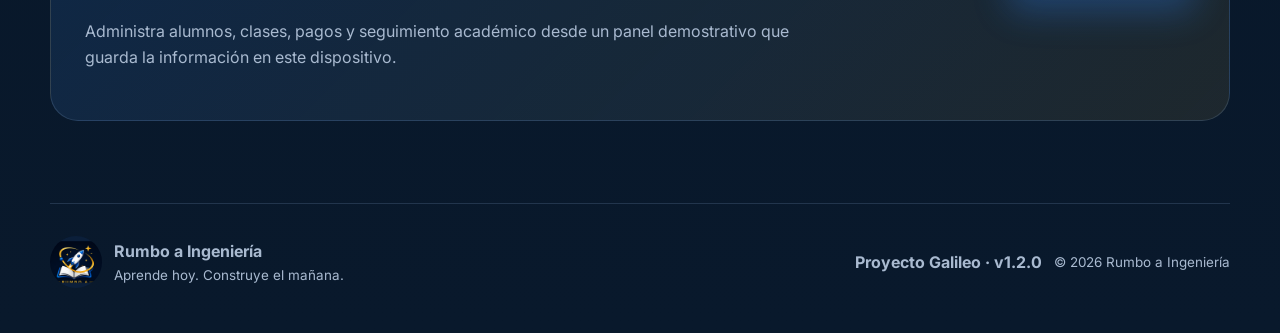
==== commit 45a87652: "Add files via upload" ====
--- a/index.html
+++ b/index.html
@@ -5,7 +5,7 @@
   <meta name="viewport" content="width=device-width,initial-scale=1">
   <meta name="description" content="Rumbo a Ingeniería: plataforma educativa con asesorías de Matemáticas, Física e Inglés.">
   <meta name="theme-color" content="#07182d">
-  <title>Rumbo a Ingeniería | Proyecto Galileo v1.1.0</title>
+  <title>Rumbo a Ingeniería | Proyecto Galileo v1.2.0</title>
   <link rel="icon" type="image/png" href="favicon.png">
   <link rel="preconnect" href="https://fonts.googleapis.com">
   <link rel="preconnect" href="https://fonts.gstatic.com" crossorigin>
@@ -20,7 +20,7 @@
   <div class="splash-rings" aria-hidden="true"><i></i><i></i><i></i></div>
   <img src="favicon.png" alt="">
   <strong>Rumbo a Ingeniería</strong>
-  <span>Proyecto Galileo · v1.1.0</span>
+  <span>Proyecto Galileo · v1.2.0</span>
 </div>
 
 <header class="site-header">
@@ -39,6 +39,7 @@
      <a href="#contacto">Contacto</a>
      <a href="portal.html" class="button secondary">Portal del alumno</a>
           <a href="parent.html" class="button secondary">Portal para padres</a>
+          <a href="teacher.html" class="button secondary">Portal docente</a>
           <a href="admin.html" class="admin-nav-link">Panel Galileo</a>
     <button id="theme-toggle" class="icon-button" aria-label="Cambiar tema">☀</button>
   </nav>
@@ -286,7 +287,7 @@
 
 <footer>
   <div class="footer-brand"><img src="favicon.png" alt=""><div><b>Rumbo a Ingeniería</b><span>Aprende hoy. Construye el mañana.</span></div></div>
-  <div><b>Proyecto Galileo · v1.1.0</b><span>© 2026 Rumbo a Ingeniería</span></div>
+  <div><b>Proyecto Galileo · v1.2.0</b><span>© 2026 Rumbo a Ingeniería</span></div>
 </footer>
 
 <button id="back-to-top" aria-label="Volver arriba">↑</button>
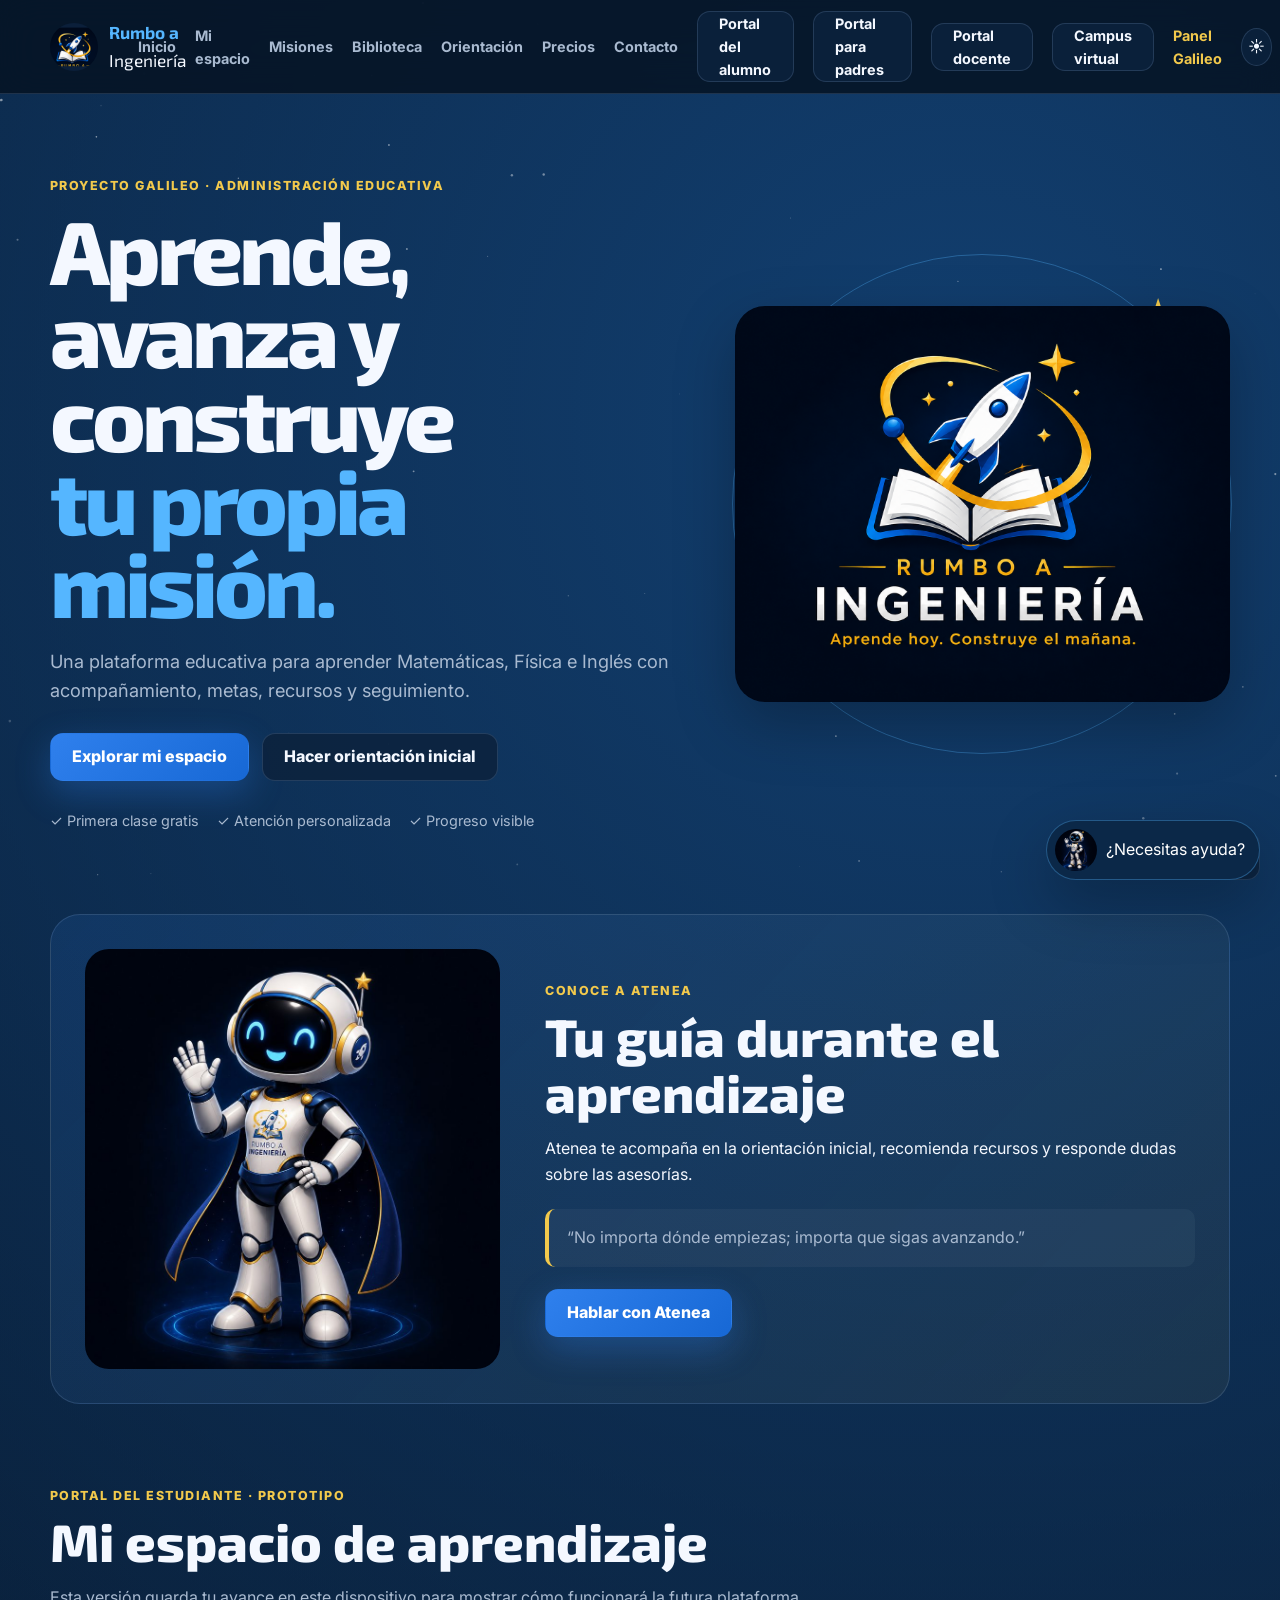
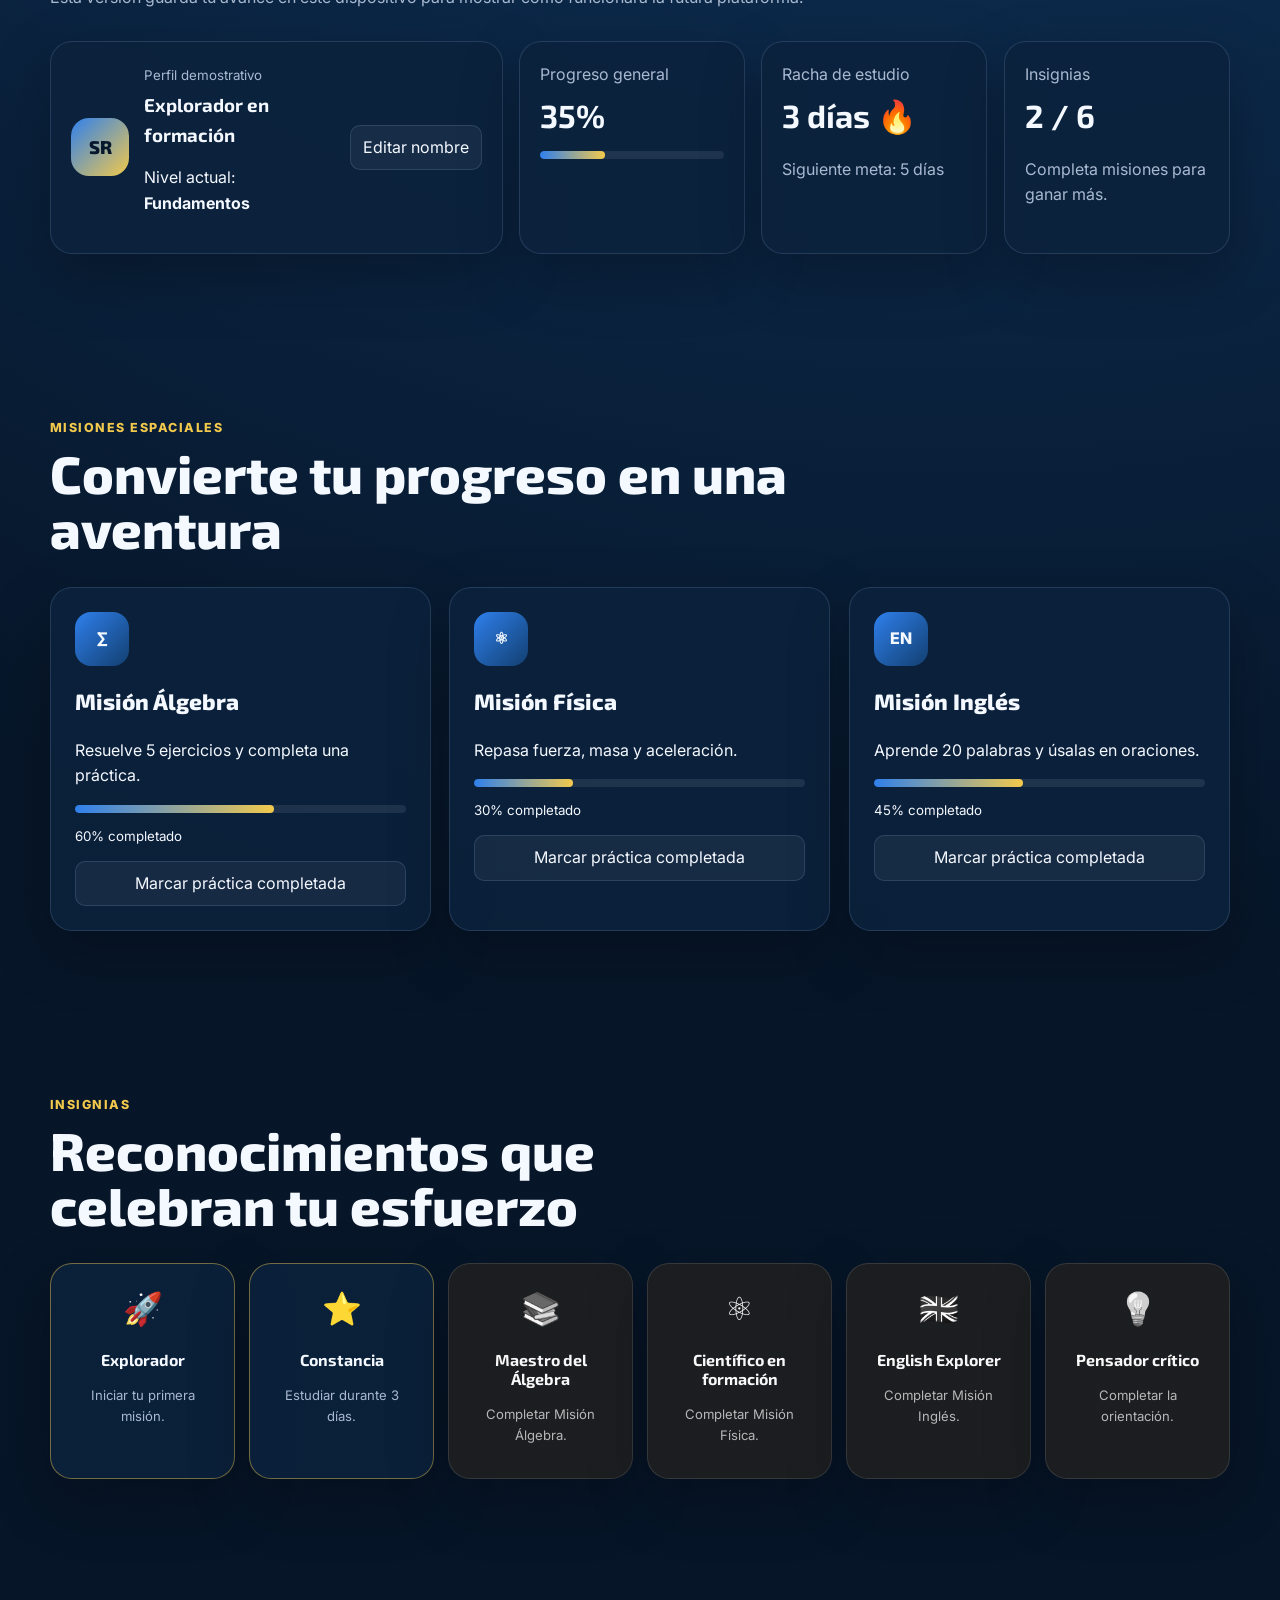
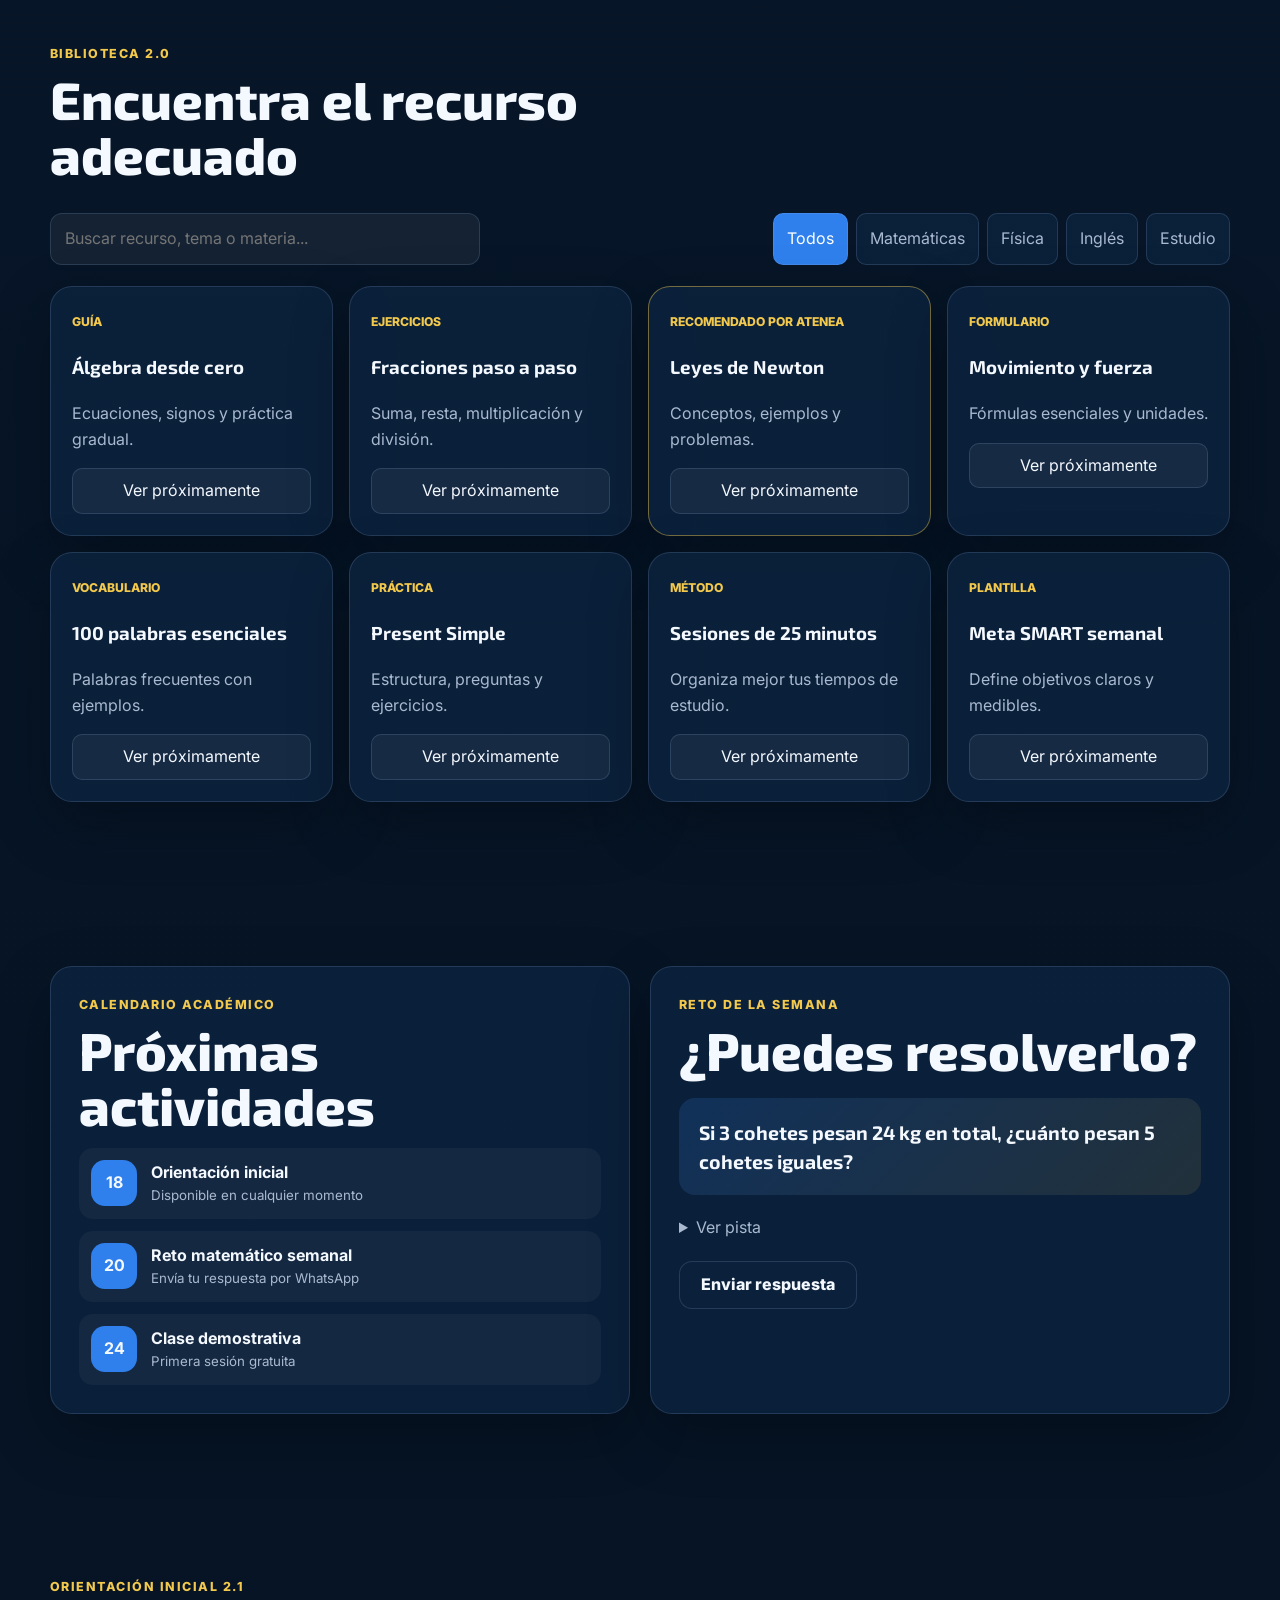
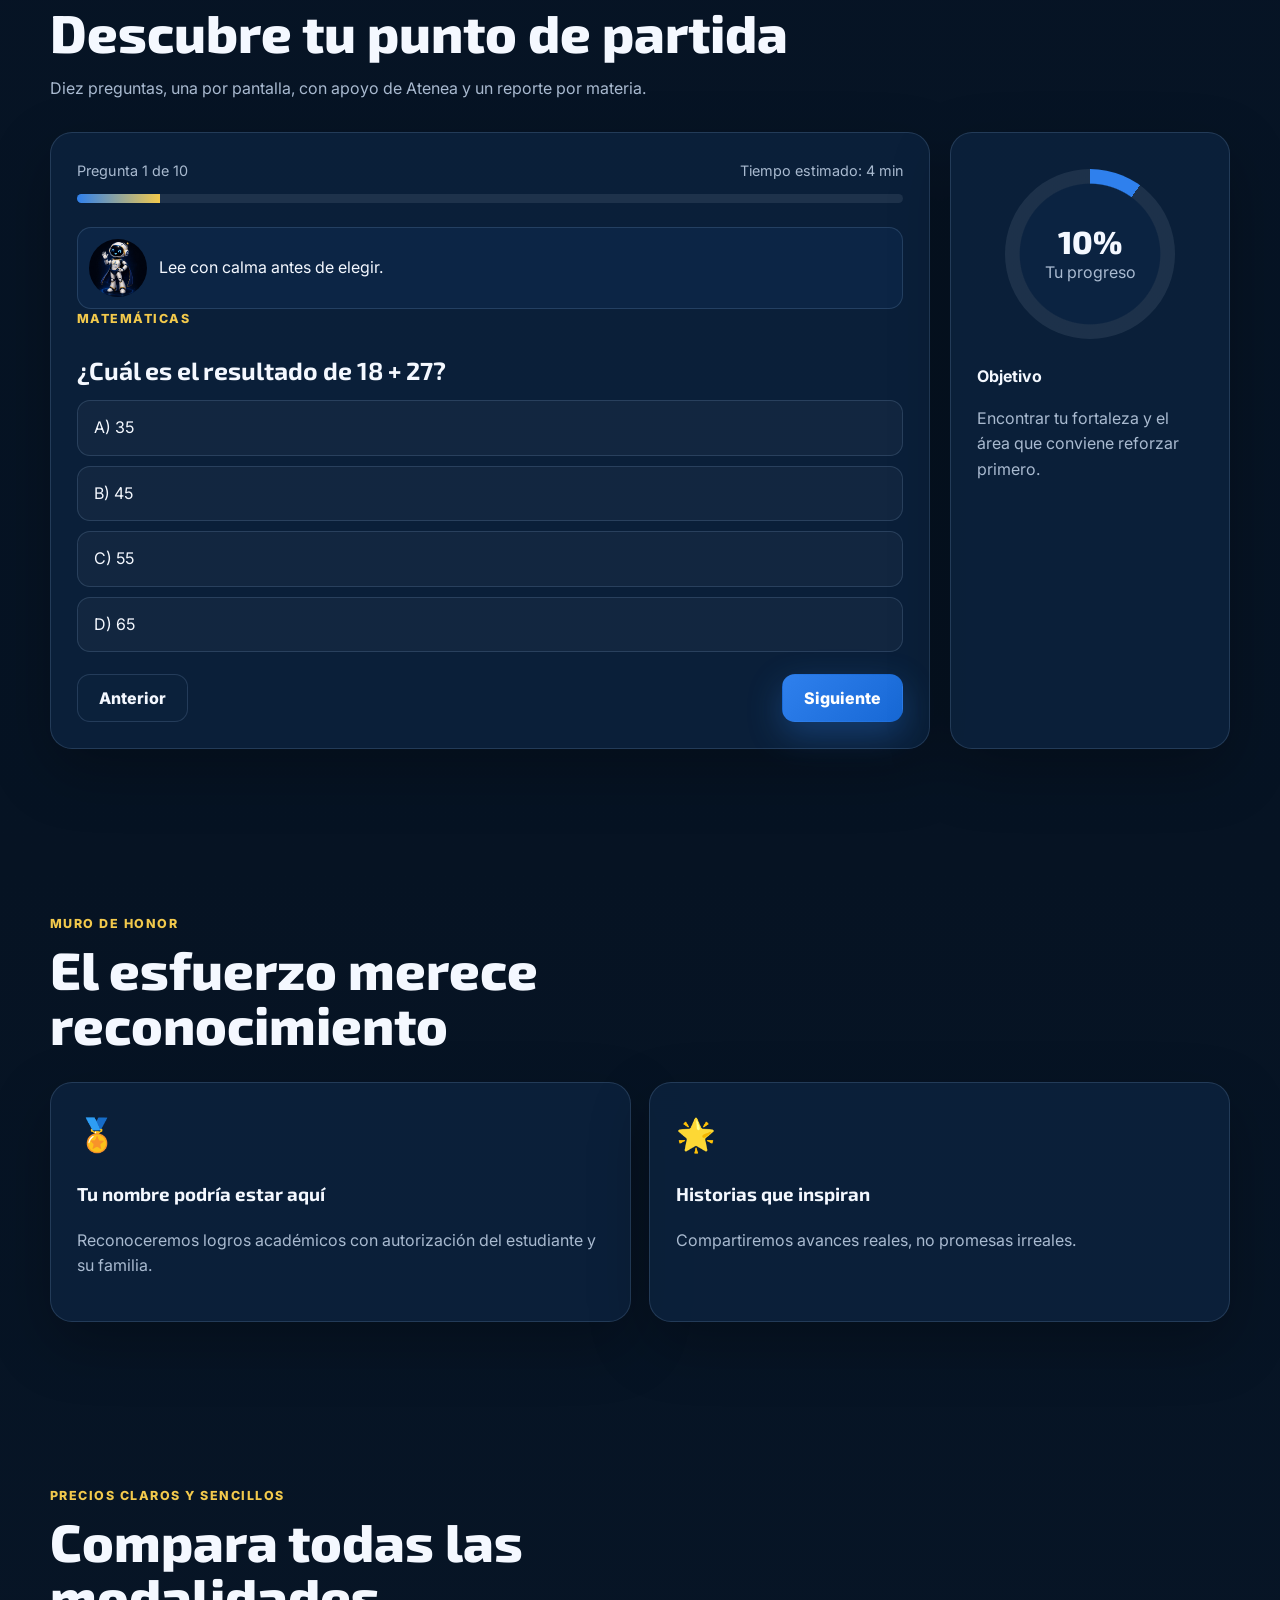
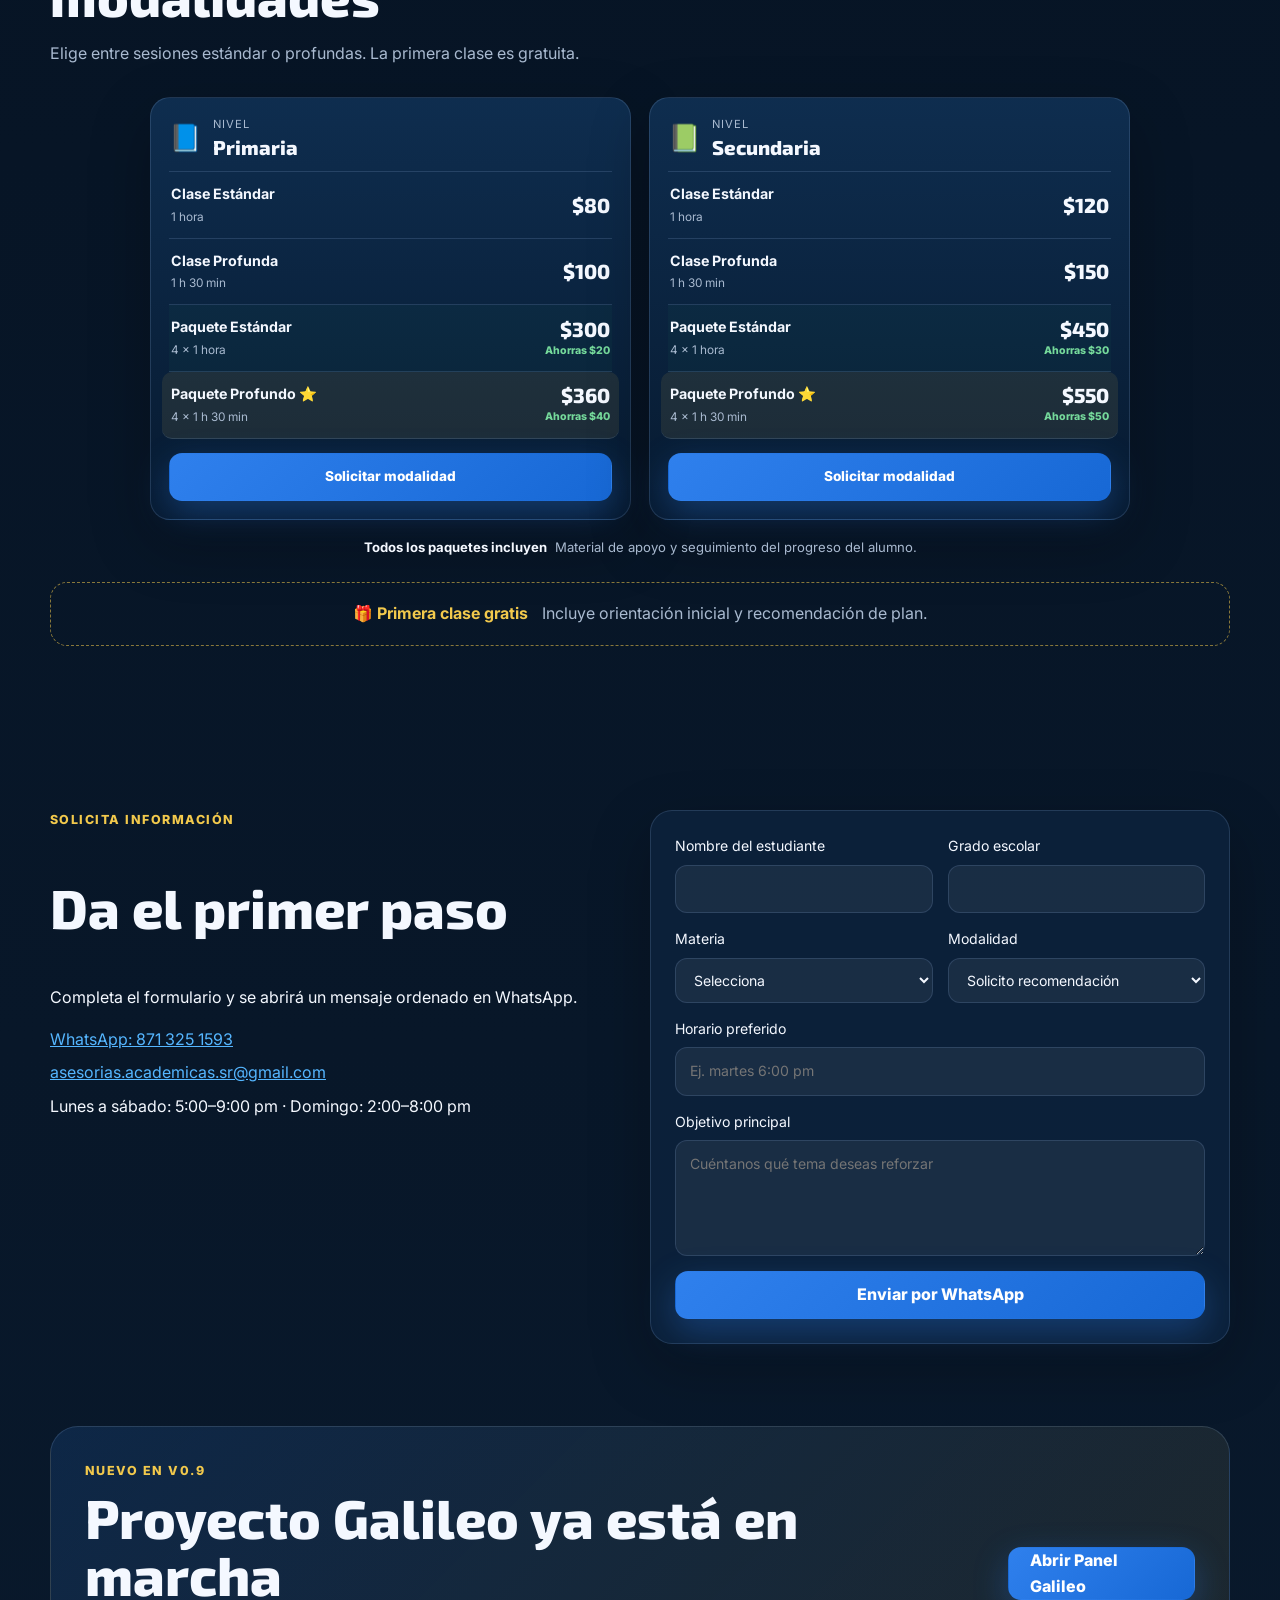
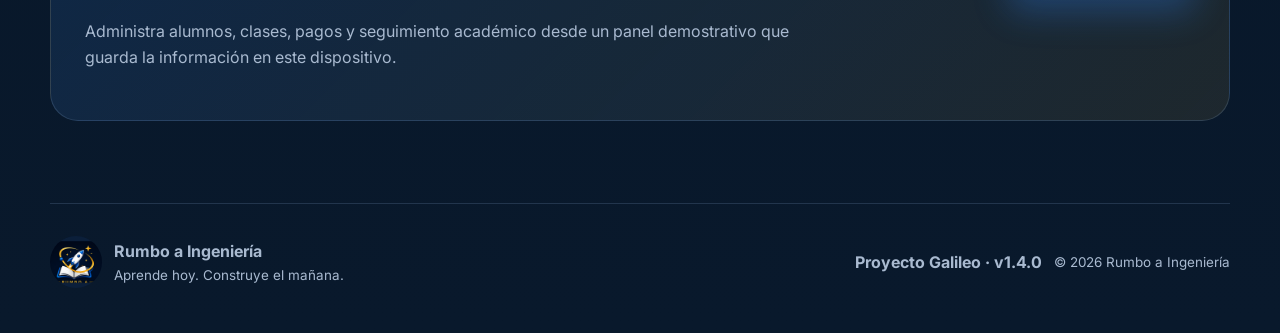
==== commit 3b7904aa: "Add files via upload" ====
--- a/index.html
+++ b/index.html
@@ -5,7 +5,7 @@
   <meta name="viewport" content="width=device-width,initial-scale=1">
   <meta name="description" content="Rumbo a Ingeniería: plataforma educativa con asesorías de Matemáticas, Física e Inglés.">
   <meta name="theme-color" content="#07182d">
-  <title>Rumbo a Ingeniería | Proyecto Galileo v1.2.0</title>
+  <title>Rumbo a Ingeniería | Proyecto Galileo v1.4.0</title>
   <link rel="icon" type="image/png" href="favicon.png">
   <link rel="preconnect" href="https://fonts.googleapis.com">
   <link rel="preconnect" href="https://fonts.gstatic.com" crossorigin>
@@ -20,7 +20,7 @@
   <div class="splash-rings" aria-hidden="true"><i></i><i></i><i></i></div>
   <img src="favicon.png" alt="">
   <strong>Rumbo a Ingeniería</strong>
-  <span>Proyecto Galileo · v1.2.0</span>
+  <span>Proyecto Galileo · v1.4.0</span>
 </div>
 
 <header class="site-header">
@@ -40,6 +40,7 @@
      <a href="portal.html" class="button secondary">Portal del alumno</a>
           <a href="parent.html" class="button secondary">Portal para padres</a>
           <a href="teacher.html" class="button secondary">Portal docente</a>
+          <a href="campus.html" class="button secondary">Campus virtual</a>
           <a href="admin.html" class="admin-nav-link">Panel Galileo</a>
     <button id="theme-toggle" class="icon-button" aria-label="Cambiar tema">☀</button>
   </nav>
@@ -287,7 +288,7 @@
 
 <footer>
   <div class="footer-brand"><img src="favicon.png" alt=""><div><b>Rumbo a Ingeniería</b><span>Aprende hoy. Construye el mañana.</span></div></div>
-  <div><b>Proyecto Galileo · v1.2.0</b><span>© 2026 Rumbo a Ingeniería</span></div>
+  <div><b>Proyecto Galileo · v1.4.0</b><span>© 2026 Rumbo a Ingeniería</span></div>
 </footer>
 
 <button id="back-to-top" aria-label="Volver arriba">↑</button>
@@ -304,5 +305,5 @@
   <form id="athena-form"><input id="athena-input" placeholder="Escribe una pregunta..." autocomplete="off"><button>➤</button></form>
 </aside>
 <script src="app.js"></script>
-</body>
+<a href="live.html" class="button secondary" style="position:fixed;right:20px;bottom:20px">Aula en vivo</a></body>
 </html>
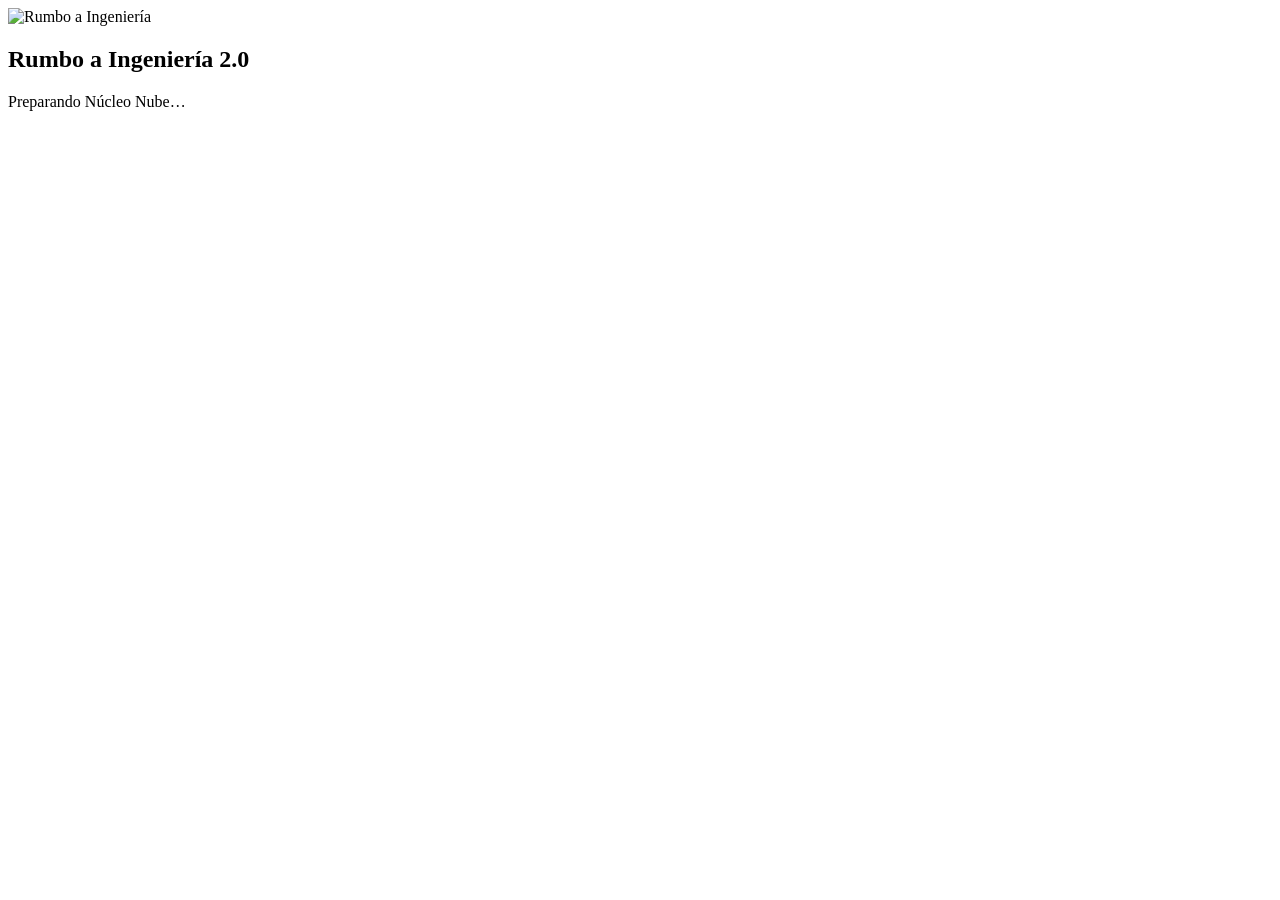
==== commit 454e78ed: "Add files via upload" ====
--- a/index.html
+++ b/index.html
@@ -1,309 +1,3 @@
-<!doctype html>
-<html lang="es">
-<head>
-  <meta charset="utf-8">
-  <meta name="viewport" content="width=device-width,initial-scale=1">
-  <meta name="description" content="Rumbo a Ingeniería: plataforma educativa con asesorías de Matemáticas, Física e Inglés.">
-  <meta name="theme-color" content="#07182d">
-  <title>Rumbo a Ingeniería | Proyecto Galileo v1.4.0</title>
-  <link rel="icon" type="image/png" href="favicon.png">
-  <link rel="preconnect" href="https://fonts.googleapis.com">
-  <link rel="preconnect" href="https://fonts.gstatic.com" crossorigin>
-  <link href="https://fonts.googleapis.com/css2?family=Exo+2:wght@600;700;800&family=Inter:wght@400;500;600;700&display=swap" rel="stylesheet">
-  <link rel="stylesheet" href="styles.css">
-  <link rel="preload" as="image" href="atenea.jpg">
-</head>
-<body class="is-booting">
-<canvas id="stars" aria-hidden="true"></canvas>
-
-<div id="splash" class="splash" aria-label="Cargando Rumbo a Ingeniería">
-  <div class="splash-rings" aria-hidden="true"><i></i><i></i><i></i></div>
-  <img src="favicon.png" alt="">
-  <strong>Rumbo a Ingeniería</strong>
-  <span>Proyecto Galileo · v1.4.0</span>
-</div>
-
-<header class="site-header">
-  <a class="brand" href="#inicio">
-    <img src="favicon.png" alt="Logo de Rumbo a Ingeniería">
-    <span><b>Rumbo a</b> Ingeniería</span>
-  </a>
-  <button class="menu-button" aria-expanded="false" aria-controls="main-nav">☰</button>
-  <nav id="main-nav" class="nav">
-    <a href="#inicio">Inicio</a>
-    <a href="#perfil">Mi espacio</a>
-    <a href="#misiones">Misiones</a>
-    <a href="#biblioteca">Biblioteca</a>
-    <a href="#orientacion">Orientación</a>
-    <a href="#precios">Precios</a>
-     <a href="#contacto">Contacto</a>
-     <a href="portal.html" class="button secondary">Portal del alumno</a>
-          <a href="parent.html" class="button secondary">Portal para padres</a>
-          <a href="teacher.html" class="button secondary">Portal docente</a>
-          <a href="campus.html" class="button secondary">Campus virtual</a>
-          <a href="admin.html" class="admin-nav-link">Panel Galileo</a>
-    <button id="theme-toggle" class="icon-button" aria-label="Cambiar tema">☀</button>
-  </nav>
-</header>
-
-<main>
-<section id="inicio" class="hero section">
-  <div class="hero-copy reveal">
-    <p class="eyebrow">Proyecto Galileo · Administración educativa</p>
-    <h1>Aprende, avanza y construye <span>tu propia misión.</span></h1>
-    <p class="lead">Una plataforma educativa para aprender Matemáticas, Física e Inglés con acompañamiento, metas, recursos y seguimiento.</p>
-    <div class="hero-actions">
-      <a class="button primary" href="#perfil">Explorar mi espacio</a>
-      <a class="button secondary" href="#orientacion">Hacer orientación inicial</a>
-    </div>
-    <div class="trust-strip">
-      <span>✓ Primera clase gratis</span>
-      <span>✓ Atención personalizada</span>
-      <span>✓ Progreso visible</span>
-    </div>
-  </div>
-  <div class="hero-visual reveal">
-    <div class="orbit"></div>
-    <img src="logo-oficial.png" alt="Logotipo oficial de Rumbo a Ingeniería">
-  </div>
-</section>
-
-<section class="section intro-atenea reveal">
-  <div class="atenea-portrait"><img src="atenea.jpg" alt="Atenea, asistente de Rumbo a Ingeniería"></div>
-  <div>
-    <p class="eyebrow">Conoce a Atenea</p>
-    <h2>Tu guía durante el aprendizaje</h2>
-    <p>Atenea te acompaña en la orientación inicial, recomienda recursos y responde dudas sobre las asesorías.</p>
-    <blockquote>“No importa dónde empiezas; importa que sigas avanzando.”</blockquote>
-    <button id="open-athena" class="button primary">Hablar con Atenea</button>
-  </div>
-</section>
-
-<section id="perfil" class="section">
-  <div class="section-heading reveal">
-    <p class="eyebrow">Portal del estudiante · Prototipo</p>
-    <h2>Mi espacio de aprendizaje</h2>
-    <p>Esta versión guarda tu avance en este dispositivo para mostrar cómo funcionará la futura plataforma.</p>
-  </div>
-  <div class="dashboard-grid">
-    <article class="profile-card reveal">
-      <div class="avatar">SR</div>
-      <div>
-        <small>Perfil demostrativo</small>
-        <h3>Explorador en formación</h3>
-        <p>Nivel actual: <b>Fundamentos</b></p>
-      </div>
-      <button id="edit-profile" class="mini-button">Editar nombre</button>
-    </article>
-    <article class="metric-card reveal"><span>Progreso general</span><strong id="overall-progress">35%</strong><div class="mini-progress"><i style="width:35%"></i></div></article>
-    <article class="metric-card reveal"><span>Racha de estudio</span><strong>3 días 🔥</strong><p>Siguiente meta: 5 días</p></article>
-    <article class="metric-card reveal"><span>Insignias</span><strong id="badge-count">2 / 6</strong><p>Completa misiones para ganar más.</p></article>
-  </div>
-</section>
-
-<section id="misiones" class="section">
-  <div class="section-heading reveal">
-    <p class="eyebrow">Misiones espaciales</p>
-    <h2>Convierte tu progreso en una aventura</h2>
-  </div>
-  <div class="mission-grid">
-    <article class="mission-card reveal" data-mission="algebra">
-      <span class="mission-icon">∑</span><h3>Misión Álgebra</h3><p>Resuelve 5 ejercicios y completa una práctica.</p>
-      <div class="mini-progress"><i style="width:60%"></i></div><small>60% completado</small>
-      <button class="mission-button">Marcar práctica completada</button>
-    </article>
-    <article class="mission-card reveal" data-mission="fisica">
-      <span class="mission-icon">⚛</span><h3>Misión Física</h3><p>Repasa fuerza, masa y aceleración.</p>
-      <div class="mini-progress"><i style="width:30%"></i></div><small>30% completado</small>
-      <button class="mission-button">Marcar práctica completada</button>
-    </article>
-    <article class="mission-card reveal" data-mission="ingles">
-      <span class="mission-icon">EN</span><h3>Misión Inglés</h3><p>Aprende 20 palabras y úsalas en oraciones.</p>
-      <div class="mini-progress"><i style="width:45%"></i></div><small>45% completado</small>
-      <button class="mission-button">Marcar práctica completada</button>
-    </article>
-  </div>
-</section>
-
-<section class="section">
-  <div class="section-heading reveal">
-    <p class="eyebrow">Insignias</p>
-    <h2>Reconocimientos que celebran tu esfuerzo</h2>
-  </div>
-  <div class="badges-grid">
-    <article class="badge unlocked reveal"><span>🚀</span><h3>Explorador</h3><p>Iniciar tu primera misión.</p></article>
-    <article class="badge unlocked reveal"><span>⭐</span><h3>Constancia</h3><p>Estudiar durante 3 días.</p></article>
-    <article class="badge reveal"><span>📚</span><h3>Maestro del Álgebra</h3><p>Completar Misión Álgebra.</p></article>
-    <article class="badge reveal"><span>⚛</span><h3>Científico en formación</h3><p>Completar Misión Física.</p></article>
-    <article class="badge reveal"><span>🇬🇧</span><h3>English Explorer</h3><p>Completar Misión Inglés.</p></article>
-    <article class="badge reveal"><span>💡</span><h3>Pensador crítico</h3><p>Completar la orientación.</p></article>
-  </div>
-</section>
-
-<section id="biblioteca" class="section">
-  <div class="section-heading reveal">
-    <p class="eyebrow">Biblioteca 2.0</p>
-    <h2>Encuentra el recurso adecuado</h2>
-  </div>
-  <div class="resource-tools reveal">
-    <input id="resource-search" type="search" placeholder="Buscar recurso, tema o materia...">
-    <div class="resource-filters">
-      <button class="filter active" data-filter="all">Todos</button>
-      <button class="filter" data-filter="matematicas">Matemáticas</button>
-      <button class="filter" data-filter="fisica">Física</button>
-      <button class="filter" data-filter="ingles">Inglés</button>
-      <button class="filter" data-filter="estudio">Estudio</button>
-    </div>
-  </div>
-  <div id="resource-grid" class="resource-grid">
-    <article class="resource-card reveal" data-category="matematicas"><span>Guía</span><h3>Álgebra desde cero</h3><p>Ecuaciones, signos y práctica gradual.</p><button>Ver próximamente</button></article>
-    <article class="resource-card reveal" data-category="matematicas"><span>Ejercicios</span><h3>Fracciones paso a paso</h3><p>Suma, resta, multiplicación y división.</p><button>Ver próximamente</button></article>
-    <article class="resource-card reveal recommended" data-category="fisica"><span>Recomendado por Atenea</span><h3>Leyes de Newton</h3><p>Conceptos, ejemplos y problemas.</p><button>Ver próximamente</button></article>
-    <article class="resource-card reveal" data-category="fisica"><span>Formulario</span><h3>Movimiento y fuerza</h3><p>Fórmulas esenciales y unidades.</p><button>Ver próximamente</button></article>
-    <article class="resource-card reveal" data-category="ingles"><span>Vocabulario</span><h3>100 palabras esenciales</h3><p>Palabras frecuentes con ejemplos.</p><button>Ver próximamente</button></article>
-    <article class="resource-card reveal" data-category="ingles"><span>Práctica</span><h3>Present Simple</h3><p>Estructura, preguntas y ejercicios.</p><button>Ver próximamente</button></article>
-    <article class="resource-card reveal" data-category="estudio"><span>Método</span><h3>Sesiones de 25 minutos</h3><p>Organiza mejor tus tiempos de estudio.</p><button>Ver próximamente</button></article>
-    <article class="resource-card reveal" data-category="estudio"><span>Plantilla</span><h3>Meta SMART semanal</h3><p>Define objetivos claros y medibles.</p><button>Ver próximamente</button></article>
-  </div>
-</section>
-
-<section class="section two-columns">
-  <article class="calendar-card reveal">
-    <p class="eyebrow">Calendario académico</p>
-    <h2>Próximas actividades</h2>
-    <div class="calendar-list">
-      <div><b>18</b><span><strong>Orientación inicial</strong><small>Disponible en cualquier momento</small></span></div>
-      <div><b>20</b><span><strong>Reto matemático semanal</strong><small>Envía tu respuesta por WhatsApp</small></span></div>
-      <div><b>24</b><span><strong>Clase demostrativa</strong><small>Primera sesión gratuita</small></span></div>
-    </div>
-  </article>
-  <article class="challenge-card reveal">
-    <p class="eyebrow">Reto de la semana</p>
-    <h2>¿Puedes resolverlo?</h2>
-    <div class="challenge">Si 3 cohetes pesan 24 kg en total, ¿cuánto pesan 5 cohetes iguales?</div>
-    <details><summary>Ver pista</summary><p>Primero calcula cuánto pesa un solo cohete.</p></details>
-    <a class="button secondary" href="https://wa.me/528713251593?text=Hola%2C%20quiero%20enviar%20mi%20respuesta%20al%20reto%20semanal.">Enviar respuesta</a>
-  </article>
-</section>
-
-<section id="orientacion" class="section diagnostic-section">
-  <div class="section-heading reveal">
-    <p class="eyebrow">Orientación Inicial 2.1</p>
-    <h2>Descubre tu punto de partida</h2>
-    <p>Diez preguntas, una por pantalla, con apoyo de Atenea y un reporte por materia.</p>
-  </div>
-  <div class="diagnostic-shell reveal">
-    <div class="diagnostic-main">
-      <div class="diagnostic-top"><span id="question-counter">Pregunta 1 de 10</span><span>Tiempo estimado: 4 min</span></div>
-      <div class="progress"><i id="progress-bar"></i></div>
-      <div class="athena-tip"><img src="atenea.jpg" alt=""><p id="athena-test-tip">Tómate tu tiempo. Esto no es un examen oficial.</p></div>
-      <form id="diagnostic-form">
-        <div id="question-stage"></div>
-        <div class="diagnostic-actions">
-          <button type="button" id="prev-question" class="button secondary" disabled>Anterior</button>
-          <button type="button" id="next-question" class="button primary">Siguiente</button>
-        </div>
-      </form>
-      <div id="diagnostic-report" class="diagnostic-report" hidden></div>
-    </div>
-    <aside class="diagnostic-side">
-      <div class="progress-ring" id="progress-ring"><strong>10%</strong><span>Tu progreso</span></div>
-      <div class="tip"><b>Objetivo</b><p>Encontrar tu fortaleza y el área que conviene reforzar primero.</p></div>
-    </aside>
-  </div>
-</section>
-
-<section class="section">
-  <div class="section-heading reveal"><p class="eyebrow">Muro de Honor</p><h2>El esfuerzo merece reconocimiento</h2></div>
-  <div class="honor-grid">
-    <article class="honor-card reveal"><span>🏅</span><h3>Tu nombre podría estar aquí</h3><p>Reconoceremos logros académicos con autorización del estudiante y su familia.</p></article>
-    <article class="honor-card reveal"><span>🌟</span><h3>Historias que inspiran</h3><p>Compartiremos avances reales, no promesas irreales.</p></article>
-  </div>
-</section>
-
-
-<section id="precios" class="section pricing-section">
-  <div class="section-heading reveal">
-    <p class="eyebrow">Precios claros y sencillos</p>
-    <h2>Compara todas las modalidades</h2>
-    <p>Elige entre sesiones estándar o profundas. La primera clase es gratuita.</p>
-  </div>
-
-  <div class="compact-price-grid">
-    <article class="compact-price-card reveal">
-      <header><span class="level-icon">📘</span><div><small>Nivel</small><h3>Primaria</h3></div></header>
-      <div class="price-row"><div><b>Clase Estándar</b><span>1 hora</span></div><strong>$80</strong></div>
-      <div class="price-row"><div><b>Clase Profunda</b><span>1 h 30 min</span></div><strong>$100</strong></div>
-      <div class="price-row package"><div><b>Paquete Estándar</b><span>4 × 1 hora</span></div><div class="price-value"><strong>$300</strong><em>Ahorras $20</em></div></div>
-      <div class="price-row package recommended"><div><b>Paquete Profundo ⭐</b><span>4 × 1 h 30 min</span></div><div class="price-value"><strong>$360</strong><em>Ahorras $40</em></div></div>
-      <a class="button primary compact-cta" href="#contacto" data-plan="Primaria">Solicitar modalidad</a>
-    </article>
-
-    <article class="compact-price-card reveal">
-      <header><span class="level-icon">📗</span><div><small>Nivel</small><h3>Secundaria</h3></div></header>
-      <div class="price-row"><div><b>Clase Estándar</b><span>1 hora</span></div><strong>$120</strong></div>
-      <div class="price-row"><div><b>Clase Profunda</b><span>1 h 30 min</span></div><strong>$150</strong></div>
-      <div class="price-row package"><div><b>Paquete Estándar</b><span>4 × 1 hora</span></div><div class="price-value"><strong>$450</strong><em>Ahorras $30</em></div></div>
-      <div class="price-row package recommended"><div><b>Paquete Profundo ⭐</b><span>4 × 1 h 30 min</span></div><div class="price-value"><strong>$550</strong><em>Ahorras $50</em></div></div>
-      <a class="button primary compact-cta" href="#contacto" data-plan="Secundaria">Solicitar modalidad</a>
-    </article>
-  </div>
-
-  <div class="package-benefit reveal"><b>Todos los paquetes incluyen</b><span>Material de apoyo y seguimiento del progreso del alumno.</span></div>
-  <div class="first-class-note reveal"><b>🎁 Primera clase gratis</b><span>Incluye orientación inicial y recomendación de plan.</span></div>
-</section>
-
-<section id="contacto" class="section contact-section">
-  <div class="contact-copy reveal">
-    <p class="eyebrow">Solicita información</p>
-    <h2>Da el primer paso</h2>
-    <p>Completa el formulario y se abrirá un mensaje ordenado en WhatsApp.</p>
-    <div class="contact-lines">
-      <a href="https://wa.me/528713251593">WhatsApp: 871 325 1593</a>
-      <a href="mailto:asesorias.academicas.sr@gmail.com">asesorias.academicas.sr@gmail.com</a>
-      <span>Lunes a sábado: 5:00–9:00 pm · Domingo: 2:00–8:00 pm</span>
-    </div>
-  </div>
-  <form id="contact-form" class="contact-form reveal">
-    <label>Nombre del estudiante<input name="nombre" required></label>
-    <label>Grado escolar<input name="grado" required></label>
-    <label>Materia<select name="materia" required><option value="">Selecciona</option><option>Matemáticas</option><option>Física</option><option>Inglés</option></select></label>
-    <label>Modalidad<select name="modalidad"><option>Solicito recomendación</option><option>Clase Estándar (1 hora)</option><option>Clase Profunda (1 h 30 min)</option></select></label>
-    <label>Horario preferido<input name="horario" placeholder="Ej. martes 6:00 pm"></label>
-    <label>Objetivo principal<textarea name="mensaje" rows="4" placeholder="Cuéntanos qué tema deseas reforzar"></textarea></label>
-    <button class="button primary" type="submit">Enviar por WhatsApp</button>
-  </form>
-</section>
-
-<section class="section galileo-launch reveal">
-  <div>
-    <p class="eyebrow">Nuevo en v0.9</p>
-    <h2>Proyecto Galileo ya está en marcha</h2>
-    <p>Administra alumnos, clases, pagos y seguimiento académico desde un panel demostrativo que guarda la información en este dispositivo.</p>
-  </div>
-  <a class="button primary" href="admin.html">Abrir Panel Galileo</a>
-</section>
-
-</main>
-
-<footer>
-  <div class="footer-brand"><img src="favicon.png" alt=""><div><b>Rumbo a Ingeniería</b><span>Aprende hoy. Construye el mañana.</span></div></div>
-  <div><b>Proyecto Galileo · v1.4.0</b><span>© 2026 Rumbo a Ingeniería</span></div>
-</footer>
-
-<button id="back-to-top" aria-label="Volver arriba">↑</button>
-
-<button id="athena-toggle" class="athena-toggle" aria-label="Abrir asistente Atenea">
-  <img src="atenea.jpg" alt=""><span>¿Necesitas ayuda?</span>
-</button>
-<aside id="athena" class="athena" aria-label="Asistente Atenea">
-  <header><img src="atenea.jpg" alt=""><div><b>Atenea</b><span>Guía académica</span></div><button id="athena-close">×</button></header>
-  <div id="athena-messages" class="athena-messages"><p class="bot">¡Hola! Soy Atenea. Puedo ayudarte con materias, precios, horarios, orientación y recursos.</p></div>
-  <div class="quick-questions">
-    <button>¿Qué materias ofrecen?</button><button>¿Cuánto cuestan?</button><button>¿Qué modalidad me conviene?</button><button>¿Cómo agendo?</button>
-  </div>
-  <form id="athena-form"><input id="athena-input" placeholder="Escribe una pregunta..." autocomplete="off"><button>➤</button></form>
-</aside>
-<script src="app.js"></script>
-<a href="live.html" class="button secondary" style="position:fixed;right:20px;bottom:20px">Aula en vivo</a></body>
-</html>+<!doctype html><html lang="es"><head><meta charset="utf-8"><meta name="viewport" content="width=device-width,initial-scale=1,viewport-fit=cover"><meta name="theme-color" content="#071a2f"><link rel="manifest" href="manifest.webmanifest"><link rel="icon" href="assets/favicon.png"><link rel="stylesheet" href="app/app.css"><title>Rumbo a Ingeniería 2.0</title></head><body>
+<div id="app"><section class="boot"><img src="assets/logo-oficial.png" alt="Rumbo a Ingeniería"><h1>Rumbo a Ingeniería 2.0</h1><p>Preparando Núcleo Nube…</p></section></div>
+<script type="module" src="app/app.js"></script></body></html>
